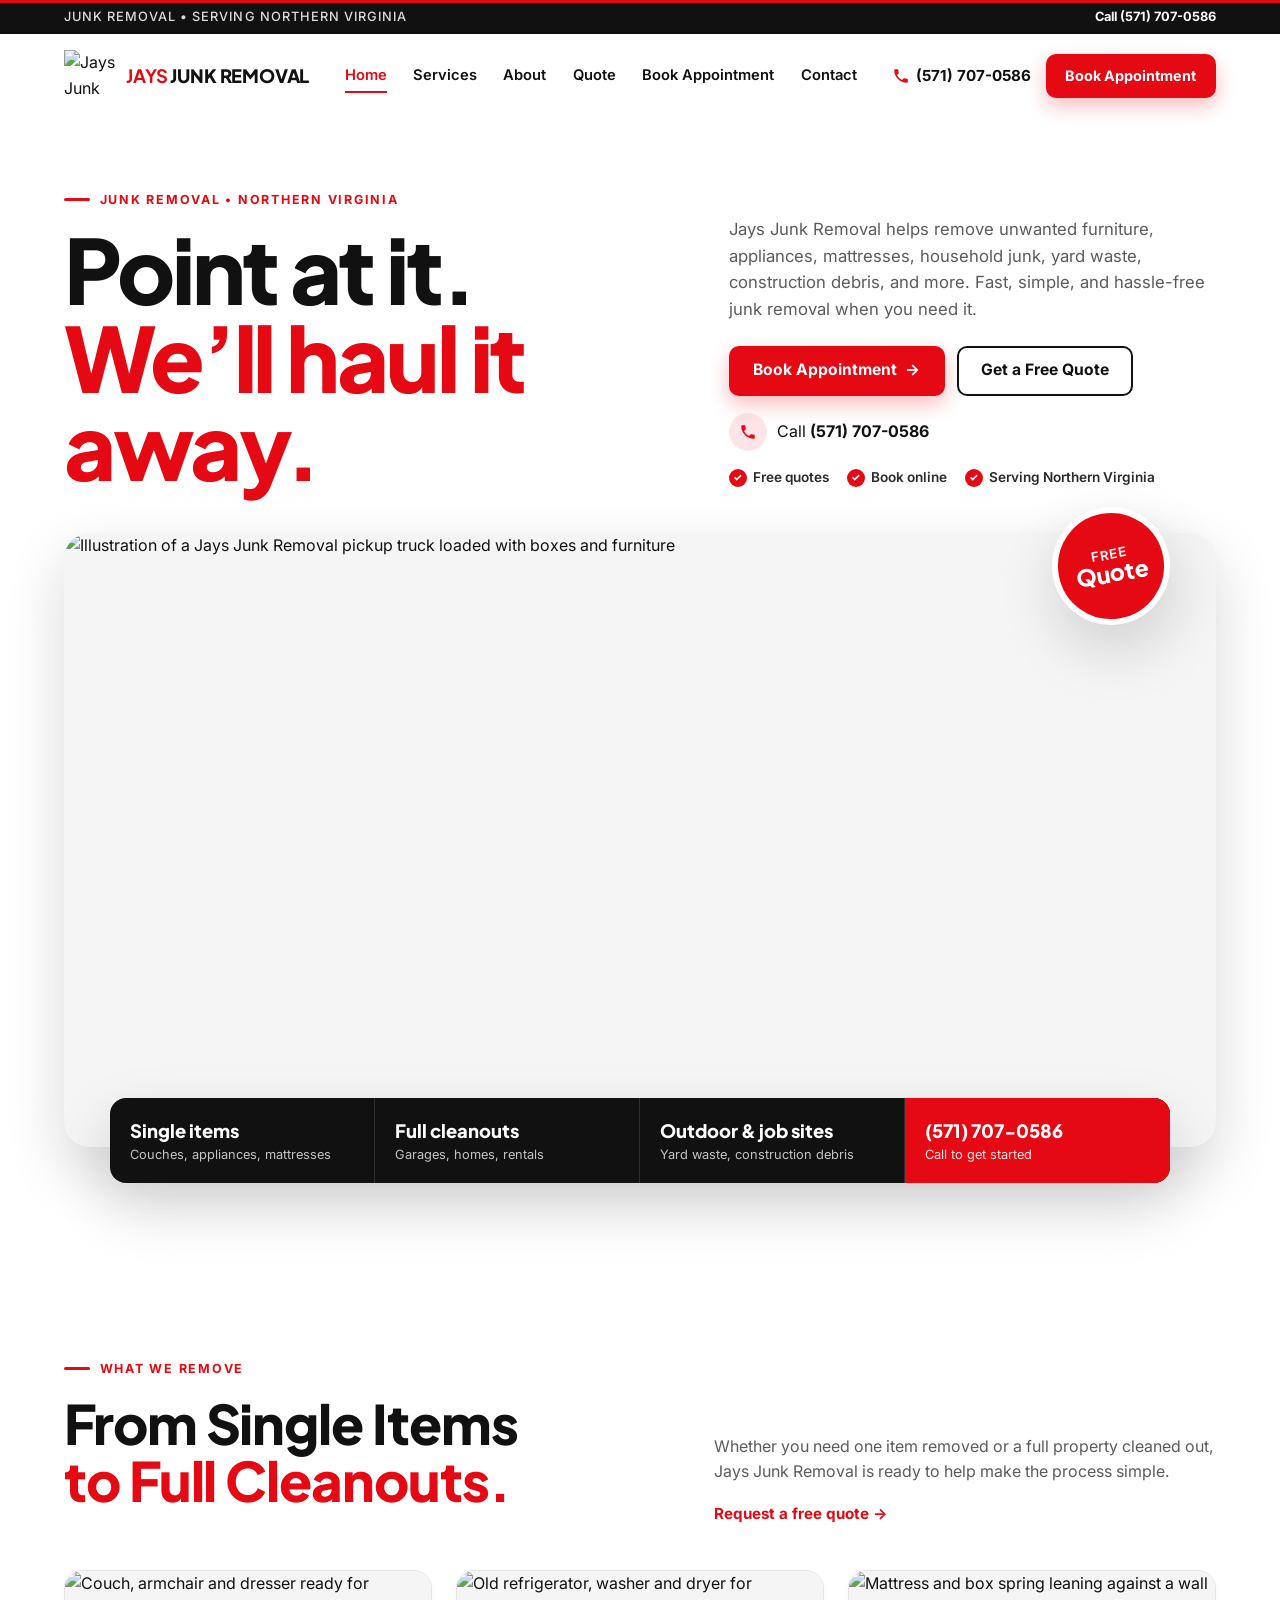
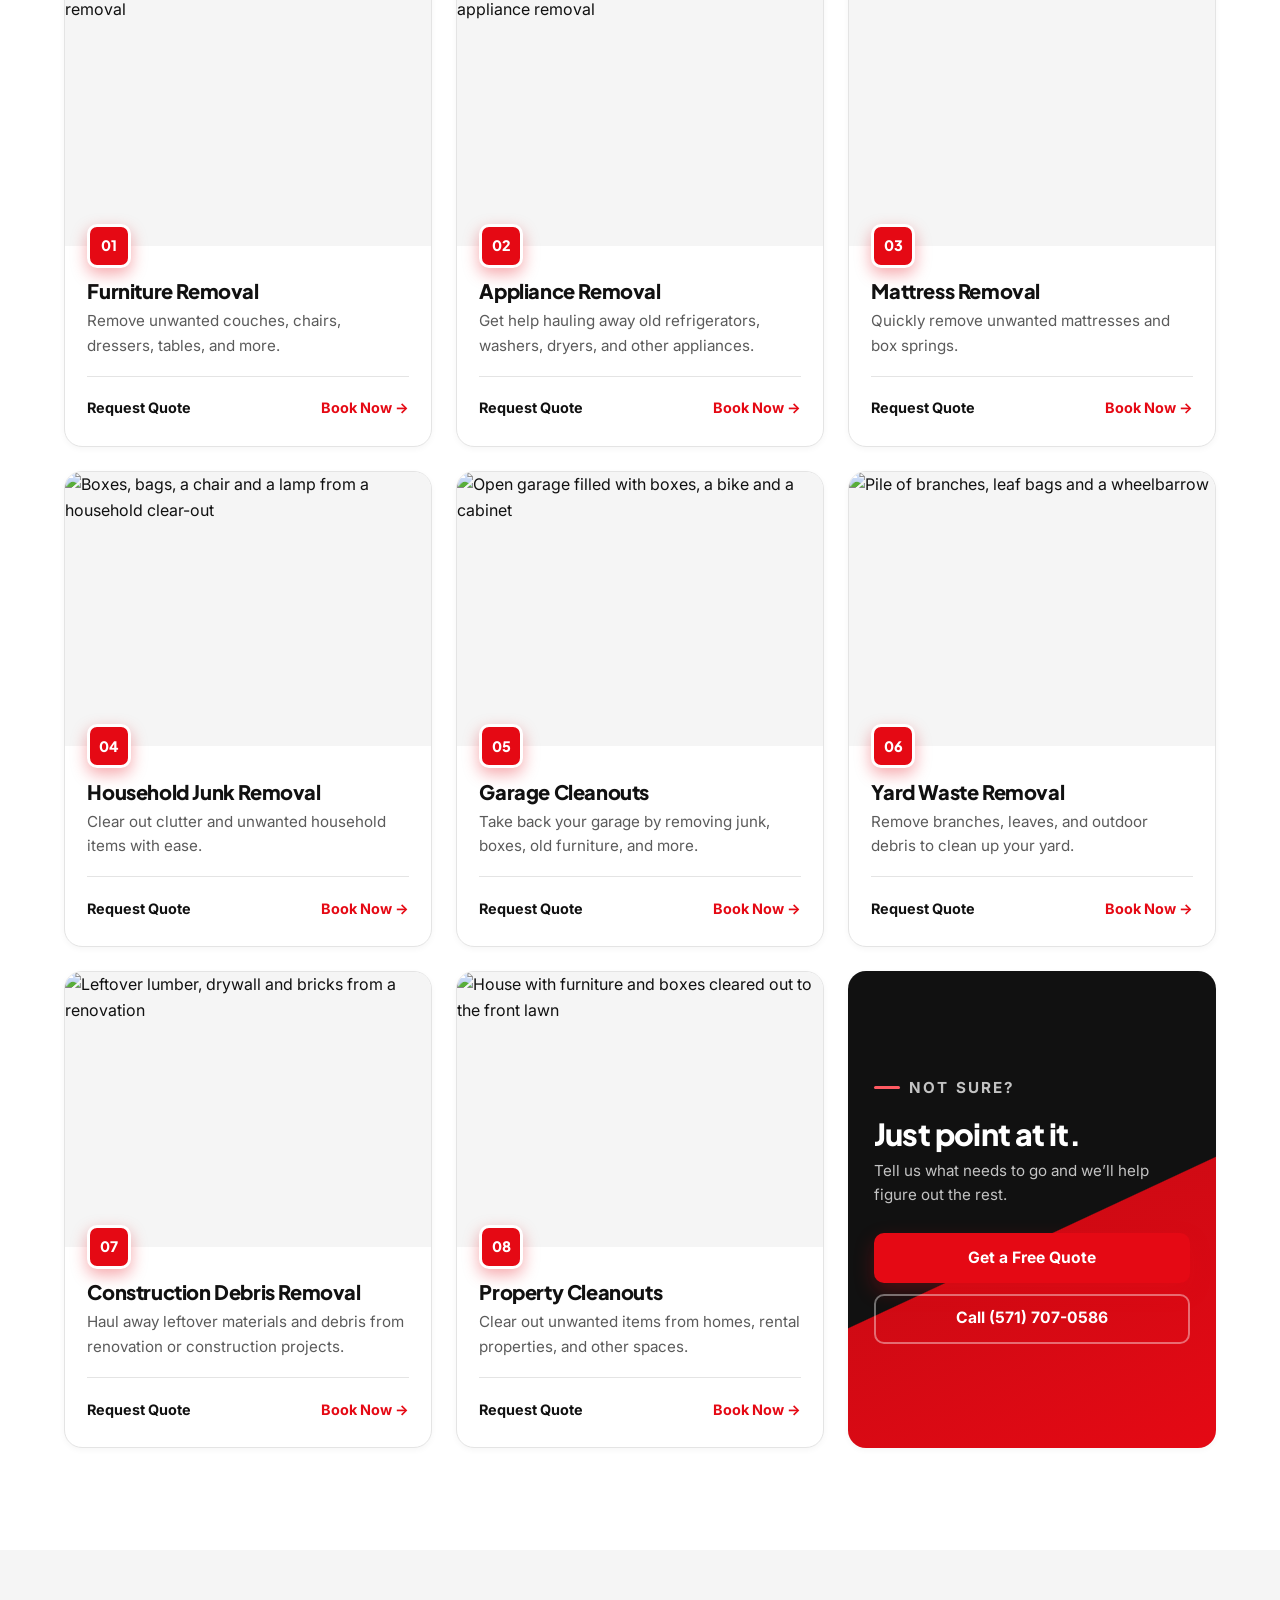
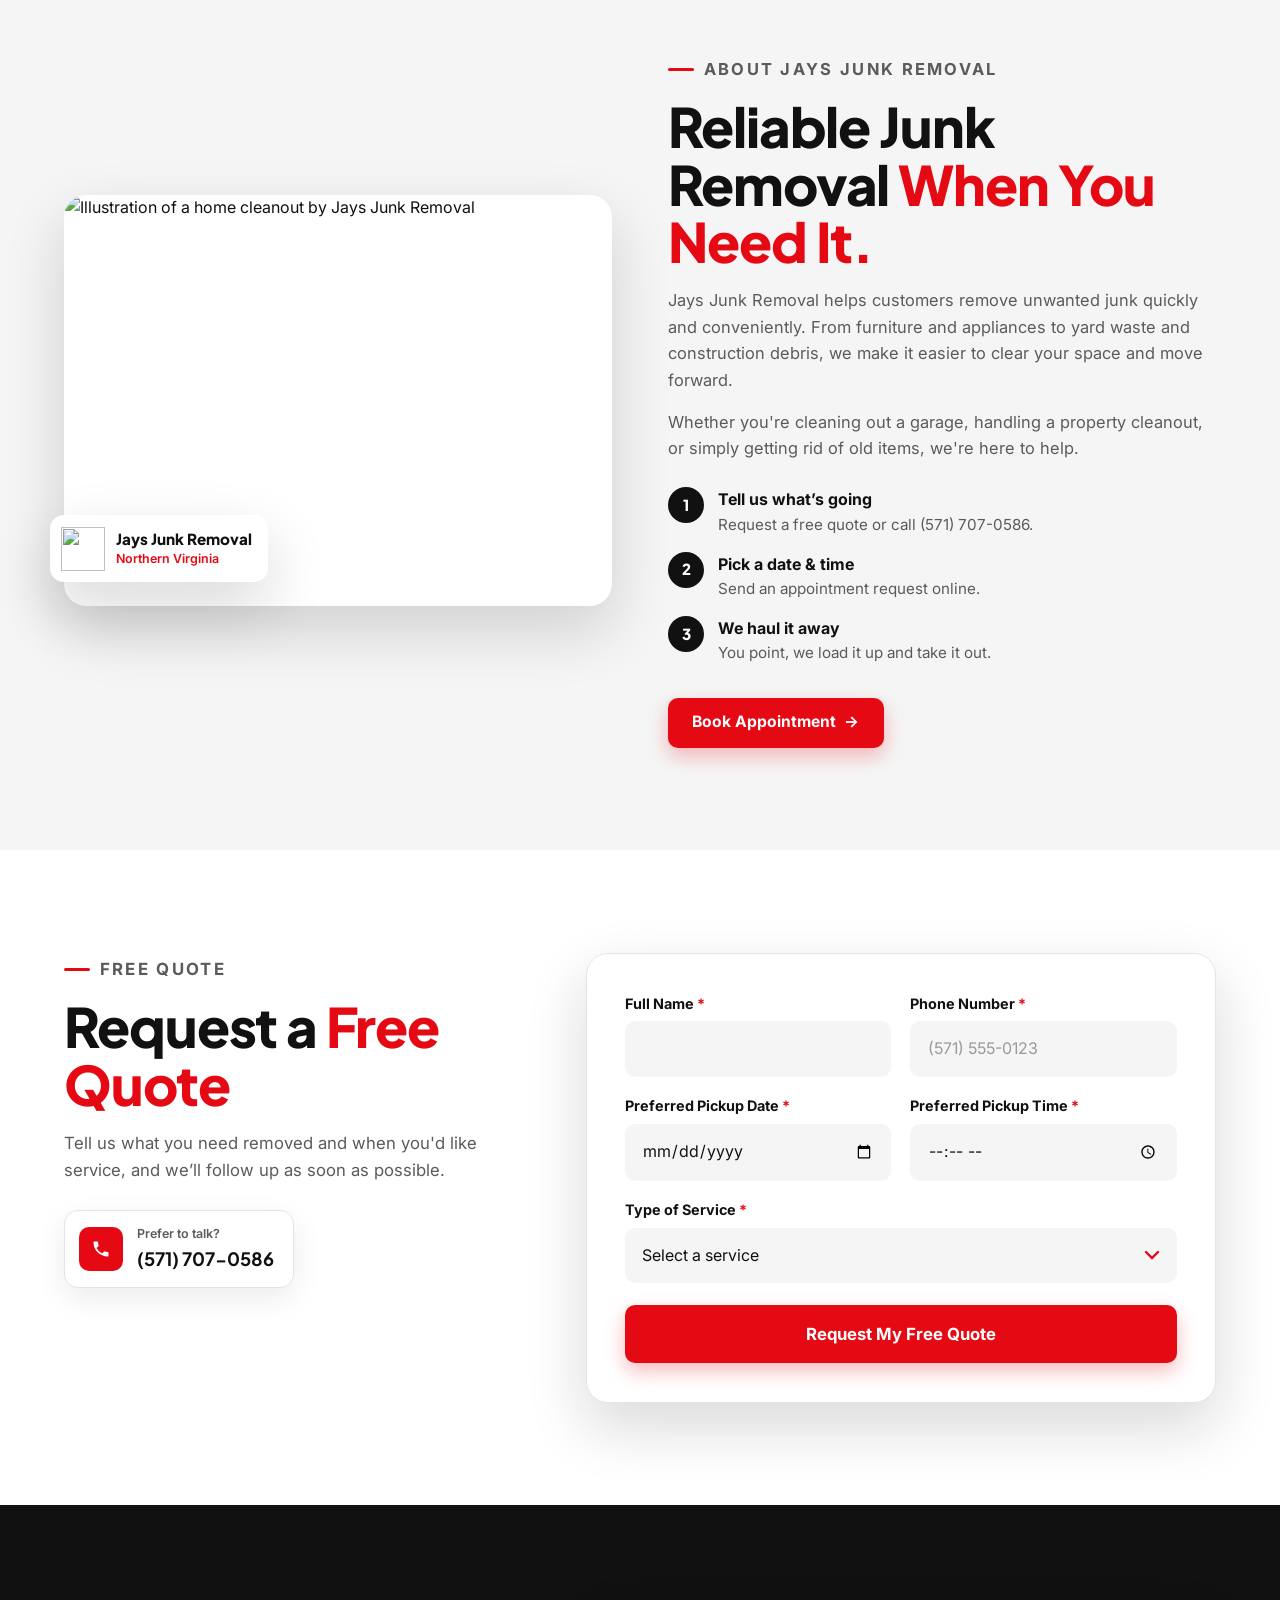
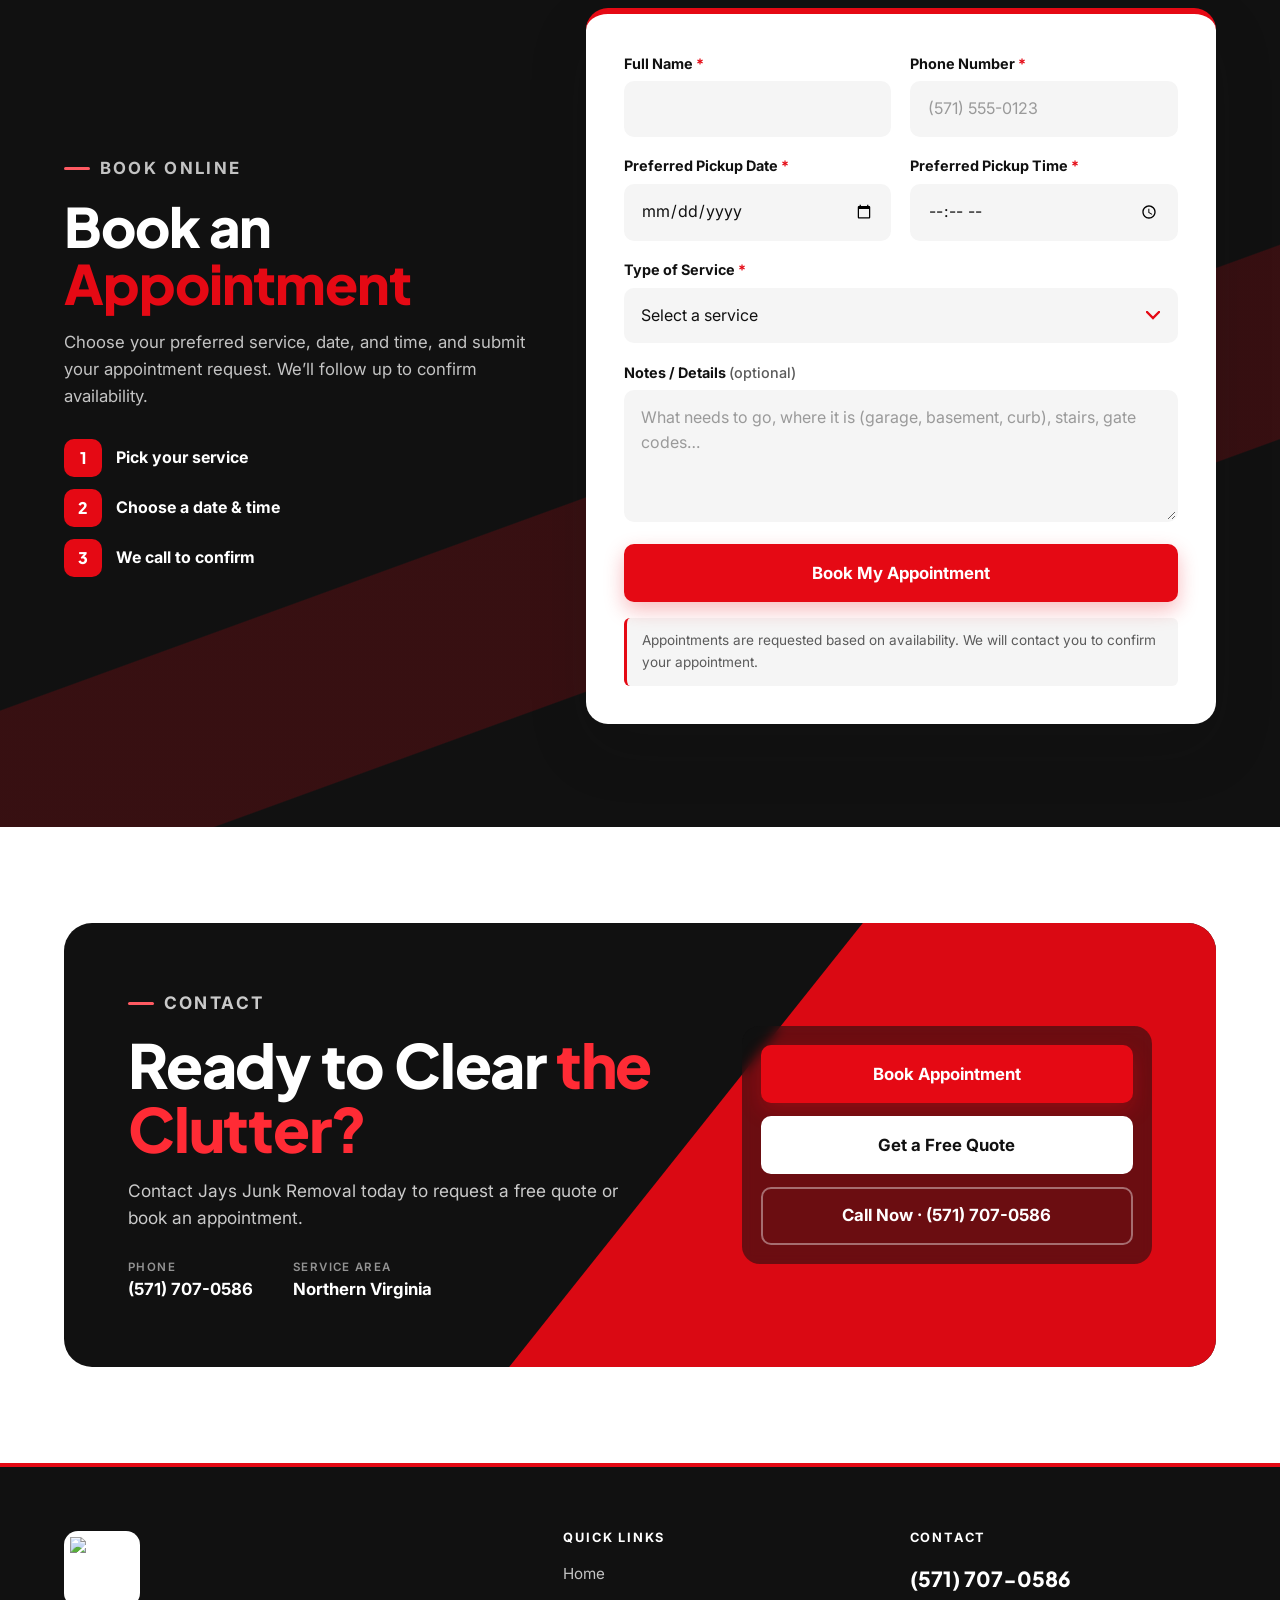
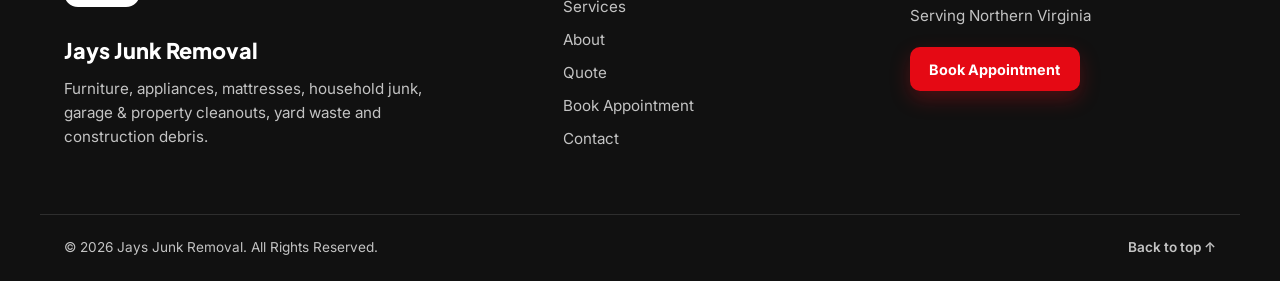
==== index.html @ aed5ec33 "Add files via upload" ====
<!DOCTYPE html>
<html lang="en">
<head>
  <meta charset="UTF-8">
  <meta name="viewport" content="width=device-width, initial-scale=1">
  <title>Jays Junk Removal | Junk Removal Services in Northern Virginia</title>
  <meta name="description" content="Jays Junk Removal offers furniture removal, appliance removal, mattress removal, garage cleanouts, yard waste removal, construction debris removal, and property cleanouts. Request a free quote or book an appointment today.">
  <meta name="theme-color" content="#E50914">
  <link rel="icon" type="image/png" href="assets/logo-512.png">
  <link rel="apple-touch-icon" href="assets/logo-512.png">

  <!-- Open Graph -->
  <meta property="og:type" content="website">
  <meta property="og:title" content="Jays Junk Removal | Junk Removal Services in Northern Virginia">
  <meta property="og:description" content="Furniture, appliance, mattress, household, garage, yard waste, construction debris and property cleanouts across Northern Virginia. Request a free quote or book an appointment.">
  <meta property="og:image" content="assets/logo.png">

  <link rel="preconnect" href="https://fonts.googleapis.com">
  <link rel="preconnect" href="https://fonts.gstatic.com" crossorigin>
  <link href="https://fonts.googleapis.com/css2?family=Inter:wght@400;500;600;700&family=Plus+Jakarta+Sans:wght@700;800&display=swap" rel="stylesheet">
  <link rel="stylesheet" href="styles.css">
  <link rel="preload" as="image" href="assets/hero.svg">

  <!-- Local business structured data (only confirmed details) -->
  <script type="application/ld+json">
  {
    "@context": "https://schema.org",
    "@type": "LocalBusiness",
    "name": "Jays Junk Removal",
    "telephone": "+1-571-707-0586",
    "areaServed": "Northern Virginia",
    "image": "assets/logo.png",
    "description": "Junk removal in Northern Virginia: furniture, appliances, mattresses, household junk, garage cleanouts, yard waste, construction debris and property cleanouts."
  }
  </script>
</head>
<body>
  <a class="skip-link" href="#main">Skip to content</a>

  <!-- ============ HEADER ============ -->
  <header class="site-header" id="top">
    <div class="topbar">
      <div class="container topbar__inner">
        <span>Junk removal • Serving Northern Virginia</span>
        <a href="tel:5717070586">Call (571) 707-0586</a>
      </div>
    </div>
    <div class="container header__inner">
      <a href="#home" class="brand" aria-label="Jays Junk Removal home">
        <img src="assets/logo-512.png" alt="Jays Junk Removal logo" width="52" height="52">
        <span class="brand__text"><strong>Jays</strong> Junk Removal</span>
      </a>

      <nav class="nav" id="site-nav" aria-label="Primary">
        <ul class="nav__list">
          <li><a href="#home">Home</a></li>
          <li><a href="#services">Services</a></li>
          <li><a href="#about">About</a></li>
          <li><a href="#quote">Quote</a></li>
          <li><a href="#book">Book Appointment</a></li>
          <li><a href="#contact">Contact</a></li>
        </ul>
        <div class="nav__mobile-cta">
          <a href="#book" class="btn btn--red btn--block">Book Appointment</a>
          <a href="#quote" class="btn btn--outline btn--block">Get a Free Quote</a>
          <a href="tel:5717070586" class="btn btn--dark btn--block">Call (571) 707-0586</a>
        </div>
      </nav>

      <div class="header__actions">
        <a href="tel:5717070586" class="header__phone">
          <svg aria-hidden="true" viewBox="0 0 24 24" width="18" height="18"><path fill="currentColor" d="M6.6 10.8a15.1 15.1 0 0 0 6.6 6.6l2.2-2.2a1 1 0 0 1 1-.25 11.4 11.4 0 0 0 3.6.57 1 1 0 0 1 1 1V20a1 1 0 0 1-1 1A17 17 0 0 1 3 4a1 1 0 0 1 1-1h3.5a1 1 0 0 1 1 1c0 1.25.2 2.45.57 3.57a1 1 0 0 1-.25 1z"/></svg>
          (571) 707-0586
        </a>
        <a href="#book" class="btn btn--red btn--sm">Book Appointment</a>
        <button class="nav-toggle" type="button" aria-controls="site-nav" aria-expanded="false" aria-label="Open menu">
          <span></span><span></span><span></span>
        </button>
      </div>
    </div>
  </header>

  <main id="main">
    <!-- ============ HERO ============ -->
    <section class="hero" id="home" aria-labelledby="hero-title">
      <div class="container">
        <div class="hero__grid">
          <div class="hero__copy">
            <p class="eyebrow">Junk removal • Northern Virginia</p>
            <h1 id="hero-title" class="hero__title">Point at it.<br><span class="text-red">We’ll haul it away.</span></h1>
          </div>
          <div class="hero__side">
            <p class="hero__lead">Jays Junk Removal helps remove unwanted furniture, appliances, mattresses, household junk, yard waste, construction debris, and more. Fast, simple, and hassle-free junk removal when you need it.</p>
            <div class="hero__ctas">
              <a href="#book" class="btn btn--red">Book Appointment <span aria-hidden="true">→</span></a>
              <a href="#quote" class="btn btn--outline">Get a Free Quote</a>
            </div>
            <a href="tel:5717070586" class="hero__call">
              <span class="hero__call-icon" aria-hidden="true"><svg viewBox="0 0 24 24" width="18" height="18"><path fill="currentColor" d="M6.6 10.8a15.1 15.1 0 0 0 6.6 6.6l2.2-2.2a1 1 0 0 1 1-.25 11.4 11.4 0 0 0 3.6.57 1 1 0 0 1 1 1V20a1 1 0 0 1-1 1A17 17 0 0 1 3 4a1 1 0 0 1 1-1h3.5a1 1 0 0 1 1 1c0 1.25.2 2.45.57 3.57a1 1 0 0 1-.25 1z"/></svg></span>
              <span>Call <strong>(571) 707-0586</strong></span>
            </a>
            <ul class="hero__checks">
              <li>Free quotes</li>
              <li>Book online</li>
              <li>Serving Northern Virginia</li>
            </ul>
          </div>
        </div>

        <div class="hero__media">
          <img src="assets/hero.svg" alt="Illustration of a Jays Junk Removal pickup truck loaded with boxes and furniture" width="1200" height="760" fetchpriority="high">
          <a href="#quote" class="hero__badge" aria-label="Get a free quote">
            <span>Free</span><strong>Quote</strong>
          </a>
          <ul class="hero__bar" aria-label="What we handle">
            <li><strong>Single items</strong><span>Couches, appliances, mattresses</span></li>
            <li><strong>Full cleanouts</strong><span>Garages, homes, rentals</span></li>
            <li><strong>Outdoor &amp; job sites</strong><span>Yard waste, construction debris</span></li>
            <li><a href="tel:5717070586"><strong>(571) 707-0586</strong><span>Call to get started</span></a></li>
          </ul>
        </div>
      </div>
    </section>

    <!-- ============ SERVICES ============ -->
    <section class="section" id="services" aria-labelledby="services-title">
      <div class="container">
        <div class="section-head reveal">
          <div>
            <p class="kicker">What we remove</p>
            <h2 id="services-title" class="section-title">From Single Items<br><span class="text-red">to Full Cleanouts.</span></h2>
          </div>
          <div class="section-head__side">
            <p>Whether you need one item removed or a full property cleaned out, Jays Junk Removal is ready to help make the process simple.</p>
            <a href="#quote" class="link-arrow">Request a free quote <span aria-hidden="true">→</span></a>
          </div>
        </div>

        <div class="services-grid">
          <article class="service-card reveal">
            <div class="service-card__media"><img src="assets/furniture.svg" alt="Couch, armchair and dresser ready for removal" width="800" height="600" loading="lazy" decoding="async"></div>
            <div class="service-card__body">
              <span class="service-card__icon" aria-hidden="true">01</span>
              <h3>Furniture Removal</h3>
              <p>Remove unwanted couches, chairs, dressers, tables, and more.</p>
              <div class="service-card__links"><a href="#quote" data-service="Furniture Removal">Request Quote</a><a href="#book" data-service="Furniture Removal">Book Now →</a></div>
            </div>
          </article>

          <article class="service-card reveal">
            <div class="service-card__media"><img src="assets/appliances.svg" alt="Old refrigerator, washer and dryer for appliance removal" width="800" height="600" loading="lazy" decoding="async"></div>
            <div class="service-card__body">
              <span class="service-card__icon" aria-hidden="true">02</span>
              <h3>Appliance Removal</h3>
              <p>Get help hauling away old refrigerators, washers, dryers, and other appliances.</p>
              <div class="service-card__links"><a href="#quote" data-service="Appliance Removal">Request Quote</a><a href="#book" data-service="Appliance Removal">Book Now →</a></div>
            </div>
          </article>

          <article class="service-card reveal">
            <div class="service-card__media"><img src="assets/mattress.svg" alt="Mattress and box spring leaning against a wall" width="800" height="600" loading="lazy" decoding="async"></div>
            <div class="service-card__body">
              <span class="service-card__icon" aria-hidden="true">03</span>
              <h3>Mattress Removal</h3>
              <p>Quickly remove unwanted mattresses and box springs.</p>
              <div class="service-card__links"><a href="#quote" data-service="Mattress Removal">Request Quote</a><a href="#book" data-service="Mattress Removal">Book Now →</a></div>
            </div>
          </article>

          <article class="service-card reveal">
            <div class="service-card__media"><img src="assets/household.svg" alt="Boxes, bags, a chair and a lamp from a household clear-out" width="800" height="600" loading="lazy" decoding="async"></div>
            <div class="service-card__body">
              <span class="service-card__icon" aria-hidden="true">04</span>
              <h3>Household Junk Removal</h3>
              <p>Clear out clutter and unwanted household items with ease.</p>
              <div class="service-card__links"><a href="#quote" data-service="Household Junk Removal">Request Quote</a><a href="#book" data-service="Household Junk Removal">Book Now →</a></div>
            </div>
          </article>

          <article class="service-card reveal">
            <div class="service-card__media"><img src="assets/garage.svg" alt="Open garage filled with boxes, a bike and a cabinet" width="800" height="600" loading="lazy" decoding="async"></div>
            <div class="service-card__body">
              <span class="service-card__icon" aria-hidden="true">05</span>
              <h3>Garage Cleanouts</h3>
              <p>Take back your garage by removing junk, boxes, old furniture, and more.</p>
              <div class="service-card__links"><a href="#quote" data-service="Garage Cleanouts">Request Quote</a><a href="#book" data-service="Garage Cleanouts">Book Now →</a></div>
            </div>
          </article>

          <article class="service-card reveal">
            <div class="service-card__media"><img src="assets/yard-waste.svg" alt="Pile of branches, leaf bags and a wheelbarrow" width="800" height="600" loading="lazy" decoding="async"></div>
            <div class="service-card__body">
              <span class="service-card__icon" aria-hidden="true">06</span>
              <h3>Yard Waste Removal</h3>
              <p>Remove branches, leaves, and outdoor debris to clean up your yard.</p>
              <div class="service-card__links"><a href="#quote" data-service="Yard Waste Removal">Request Quote</a><a href="#book" data-service="Yard Waste Removal">Book Now →</a></div>
            </div>
          </article>

          <article class="service-card reveal">
            <div class="service-card__media"><img src="assets/construction.svg" alt="Leftover lumber, drywall and bricks from a renovation" width="800" height="600" loading="lazy" decoding="async"></div>
            <div class="service-card__body">
              <span class="service-card__icon" aria-hidden="true">07</span>
              <h3>Construction Debris Removal</h3>
              <p>Haul away leftover materials and debris from renovation or construction projects.</p>
              <div class="service-card__links"><a href="#quote" data-service="Construction Debris Removal">Request Quote</a><a href="#book" data-service="Construction Debris Removal">Book Now →</a></div>
            </div>
          </article>

          <article class="service-card reveal">
            <div class="service-card__media"><img src="assets/property.svg" alt="House with furniture and boxes cleared out to the front lawn" width="800" height="600" loading="lazy" decoding="async"></div>
            <div class="service-card__body">
              <span class="service-card__icon" aria-hidden="true">08</span>
              <h3>Property Cleanouts</h3>
              <p>Clear out unwanted items from homes, rental properties, and other spaces.</p>
              <div class="service-card__links"><a href="#quote" data-service="Property Cleanouts">Request Quote</a><a href="#book" data-service="Property Cleanouts">Book Now →</a></div>
            </div>
          </article>

          <aside class="service-card service-card--cta reveal" aria-label="Not sure which service">
            <div class="service-card__body">
              <p class="kicker kicker--light">Not sure?</p>
              <h3>Just point at it.</h3>
              <p>Tell us what needs to go and we’ll help figure out the rest.</p>
              <div class="service-card__cta-btns">
                <a href="#quote" class="btn btn--red btn--block">Get a Free Quote</a>
                <a href="tel:5717070586" class="btn btn--ghost-light btn--block">Call (571) 707-0586</a>
              </div>
            </div>
          </aside>
        </div>
      </div>
    </section>

    <!-- ============ ABOUT ============ -->
    <section class="section section--gray" id="about" aria-labelledby="about-title">
      <div class="container about">
        <div class="about__media reveal">
          <img src="assets/property.svg" alt="Illustration of a home cleanout by Jays Junk Removal" width="800" height="600" loading="lazy" decoding="async">
          <div class="about__tag"><img src="assets/logo-512.png" alt="" width="44" height="44" loading="lazy"><span>Jays Junk Removal<br><small>Northern Virginia</small></span></div>
        </div>
        <div class="about__copy reveal">
          <p class="kicker">About Jays Junk Removal</p>
          <h2 id="about-title" class="section-title">Reliable Junk Removal <span class="text-red">When You Need It.</span></h2>
          <p>Jays Junk Removal helps customers remove unwanted junk quickly and conveniently. From furniture and appliances to yard waste and construction debris, we make it easier to clear your space and move forward.</p>
          <p>Whether you're cleaning out a garage, handling a property cleanout, or simply getting rid of old items, we're here to help.</p>
          <ul class="about__steps">
            <li><span>1</span><div><strong>Tell us what’s going</strong>Request a free quote or call (571) 707-0586.</div></li>
            <li><span>2</span><div><strong>Pick a date &amp; time</strong>Send an appointment request online.</div></li>
            <li><span>3</span><div><strong>We haul it away</strong>You point, we load it up and take it out.</div></li>
          </ul>
          <a href="#book" class="btn btn--red">Book Appointment <span aria-hidden="true">→</span></a>
        </div>
      </div>
    </section>

    <!-- ============ QUOTE ============ -->
    <section class="section" id="quote" aria-labelledby="quote-title">
      <div class="container form-layout">
        <div class="form-layout__intro reveal">
          <p class="kicker">Free quote</p>
          <h2 id="quote-title" class="section-title">Request a <span class="text-red">Free Quote</span></h2>
          <p>Tell us what you need removed and when you'd like service, and we’ll follow up as soon as possible.</p>
          <a href="tel:5717070586" class="contact-chip">
            <span class="contact-chip__icon" aria-hidden="true"><svg viewBox="0 0 24 24" width="20" height="20"><path fill="currentColor" d="M6.6 10.8a15.1 15.1 0 0 0 6.6 6.6l2.2-2.2a1 1 0 0 1 1-.25 11.4 11.4 0 0 0 3.6.57 1 1 0 0 1 1 1V20a1 1 0 0 1-1 1A17 17 0 0 1 3 4a1 1 0 0 1 1-1h3.5a1 1 0 0 1 1 1c0 1.25.2 2.45.57 3.57a1 1 0 0 1-.25 1z"/></svg></span>
            <span><small>Prefer to talk?</small><strong>(571) 707-0586</strong></span>
          </a>
        </div>

        <div class="form-card reveal">
          <form name="quote-request" method="POST" action="/thank-you.html" data-netlify="true" netlify-honeypot="bot-field" class="js-netlify-form" novalidate>
            <input type="hidden" name="form-name" value="quote-request">
            <p class="hidden-field"><label>Don’t fill this out: <input name="bot-field" tabindex="-1" autocomplete="off"></label></p>

            <div class="form-grid">
              <div class="field">
                <label for="q-name">Full Name <span class="req" aria-hidden="true">*</span></label>
                <input id="q-name" name="full-name" type="text" autocomplete="name" required>
                <p class="field__error" aria-live="polite"></p>
              </div>
              <div class="field">
                <label for="q-phone">Phone Number <span class="req" aria-hidden="true">*</span></label>
                <input id="q-phone" name="phone" type="tel" inputmode="tel" autocomplete="tel" placeholder="(571) 555-0123" pattern="[\d\s()+.\-]{10,}" required>
                <p class="field__error" aria-live="polite"></p>
              </div>
              <div class="field">
                <label for="q-date">Preferred Pickup Date <span class="req" aria-hidden="true">*</span></label>
                <input id="q-date" name="pickup-date" type="date" class="js-min-today" required>
                <p class="field__error" aria-live="polite"></p>
              </div>
              <div class="field">
                <label for="q-time">Preferred Pickup Time <span class="req" aria-hidden="true">*</span></label>
                <input id="q-time" name="pickup-time" type="time" required>
                <p class="field__error" aria-live="polite"></p>
              </div>
              <div class="field field--full">
                <label for="q-service">Type of Service <span class="req" aria-hidden="true">*</span></label>
                <select id="q-service" name="service" class="js-service-select" required>
                  <option value="" disabled selected>Select a service</option>
                  <option>Furniture Removal</option>
                  <option>Appliance Removal</option>
                  <option>Mattress Removal</option>
                  <option>Household Junk Removal</option>
                  <option>Garage Cleanouts</option>
                  <option>Yard Waste Removal</option>
                  <option>Construction Debris Removal</option>
                  <option>Property Cleanouts</option>
                </select>
                <p class="field__error" aria-live="polite"></p>
              </div>
            </div>

            <button type="submit" class="btn btn--red btn--block btn--lg">Request My Free Quote</button>
            <p class="form-status" role="alert" aria-live="assertive"></p>
          </form>

          <div class="form-success" hidden tabindex="-1">
            <div class="form-success__icon" aria-hidden="true">✓</div>
            <h3>Quote request received!</h3>
            <p>Thanks for reaching out to Jays Junk Removal. We’ll follow up as soon as possible. Need us sooner? Call <a href="tel:5717070586">(571) 707-0586</a>.</p>
            <button type="button" class="btn btn--outline js-form-reset">Send another request</button>
          </div>
        </div>
      </div>
    </section>

    <!-- ============ BOOK APPOINTMENT ============ -->
    <section class="section section--dark" id="book" aria-labelledby="book-title">
      <div class="book__slash" aria-hidden="true"></div>
      <div class="container form-layout form-layout--book">
        <div class="form-layout__intro reveal">
          <p class="kicker kicker--light">Book online</p>
          <h2 id="book-title" class="section-title section-title--light">Book an <span class="text-red">Appointment</span></h2>
          <p>Choose your preferred service, date, and time, and submit your appointment request. We’ll follow up to confirm availability.</p>
          <ol class="book__steps">
            <li><span>1</span>Pick your service</li>
            <li><span>2</span>Choose a date &amp; time</li>
            <li><span>3</span>We call to confirm</li>
          </ol>
        </div>

        <div class="form-card form-card--accent reveal">
          <form name="appointment-request" method="POST" action="/thank-you.html" data-netlify="true" netlify-honeypot="bot-field" class="js-netlify-form" novalidate>
            <input type="hidden" name="form-name" value="appointment-request">
            <p class="hidden-field"><label>Don’t fill this out: <input name="bot-field" tabindex="-1" autocomplete="off"></label></p>

            <div class="form-grid">
              <div class="field">
                <label for="b-name">Full Name <span class="req" aria-hidden="true">*</span></label>
                <input id="b-name" name="full-name" type="text" autocomplete="name" required>
                <p class="field__error" aria-live="polite"></p>
              </div>
              <div class="field">
                <label for="b-phone">Phone Number <span class="req" aria-hidden="true">*</span></label>
                <input id="b-phone" name="phone" type="tel" inputmode="tel" autocomplete="tel" placeholder="(571) 555-0123" pattern="[\d\s()+.\-]{10,}" required>
                <p class="field__error" aria-live="polite"></p>
              </div>
              <div class="field">
                <label for="b-date">Preferred Pickup Date <span class="req" aria-hidden="true">*</span></label>
                <input id="b-date" name="pickup-date" type="date" class="js-min-today" required>
                <p class="field__error" aria-live="polite"></p>
              </div>
              <div class="field">
                <label for="b-time">Preferred Pickup Time <span class="req" aria-hidden="true">*</span></label>
                <input id="b-time" name="pickup-time" type="time" required>
                <p class="field__error" aria-live="polite"></p>
              </div>
              <div class="field field--full">
                <label for="b-service">Type of Service <span class="req" aria-hidden="true">*</span></label>
                <select id="b-service" name="service" class="js-service-select" required>
                  <option value="" disabled selected>Select a service</option>
                  <option>Furniture Removal</option>
                  <option>Appliance Removal</option>
                  <option>Mattress Removal</option>
                  <option>Household Junk Removal</option>
                  <option>Garage Cleanouts</option>
                  <option>Yard Waste Removal</option>
                  <option>Construction Debris Removal</option>
                  <option>Property Cleanouts</option>
                </select>
                <p class="field__error" aria-live="polite"></p>
              </div>
              <div class="field field--full">
                <label for="b-notes">Notes / Details <span class="optional">(optional)</span></label>
                <textarea id="b-notes" name="notes" rows="4" placeholder="What needs to go, where it is (garage, basement, curb), stairs, gate codes…"></textarea>
              </div>
            </div>

            <button type="submit" class="btn btn--red btn--block btn--lg">Book My Appointment</button>
            <p class="form-note">Appointments are requested based on availability. We will contact you to confirm your appointment.</p>
            <p class="form-status" role="alert" aria-live="assertive"></p>
          </form>

          <div class="form-success" hidden tabindex="-1">
            <div class="form-success__icon" aria-hidden="true">✓</div>
            <h3>Appointment request sent!</h3>
            <p>Thanks for choosing Jays Junk Removal. We’ll contact you to confirm your appointment. Questions? Call <a href="tel:5717070586">(571) 707-0586</a>.</p>
            <button type="button" class="btn btn--outline js-form-reset">Book another appointment</button>
          </div>
        </div>
      </div>
    </section>

    <!-- ============ FINAL CTA / CONTACT ============ -->
    <section class="cta" id="contact" aria-labelledby="cta-title">
      <div class="container">
        <div class="cta__panel reveal">
          <div class="cta__copy">
            <p class="kicker kicker--light">Contact</p>
            <h2 id="cta-title">Ready to Clear <span class="text-red">the Clutter?</span></h2>
            <p>Contact Jays Junk Removal today to request a free quote or book an appointment.</p>
            <ul class="cta__info">
              <li><span>Phone</span><a href="tel:5717070586">(571) 707-0586</a></li>
              <li><span>Service area</span>Northern Virginia</li>
            </ul>
          </div>
          <div class="cta__btns">
            <a href="#book" class="btn btn--red btn--lg btn--block">Book Appointment</a>
            <a href="#quote" class="btn btn--light btn--lg btn--block">Get a Free Quote</a>
            <a href="tel:5717070586" class="btn btn--ghost-light btn--lg btn--block">Call Now · (571) 707-0586</a>
          </div>
        </div>
      </div>
    </section>
  </main>

  <!-- ============ FOOTER ============ -->
  <footer class="footer">
    <div class="container footer__grid">
      <div class="footer__brand">
        <a href="#home" class="footer__logo"><img src="assets/logo-512.png" alt="Jays Junk Removal logo" width="64" height="64" loading="lazy"></a>
        <p class="footer__name">Jays Junk Removal</p>
        <p>Furniture, appliances, mattresses, household junk, garage &amp; property cleanouts, yard waste and construction debris.</p>
      </div>
      <div>
        <h3 class="footer__heading">Quick Links</h3>
        <ul class="footer__links">
          <li><a href="#home">Home</a></li>
          <li><a href="#services">Services</a></li>
          <li><a href="#about">About</a></li>
          <li><a href="#quote">Quote</a></li>
          <li><a href="#book">Book Appointment</a></li>
          <li><a href="#contact">Contact</a></li>
        </ul>
      </div>
      <div>
        <h3 class="footer__heading">Contact</h3>
        <ul class="footer__links">
          <li><a href="tel:5717070586" class="footer__phone">(571) 707-0586</a></li>
          <li>Serving Northern Virginia</li>
        </ul>
        <a href="#book" class="btn btn--red btn--sm footer__btn">Book Appointment</a>
      </div>
    </div>
    <div class="container footer__bottom">
      <p>© 2026 Jays Junk Removal. All Rights Reserved.</p>
      <a href="#top" class="footer__top">Back to top ↑</a>
    </div>
  </footer>

  <!-- Sticky mobile call/book bar -->
  <div class="mobile-bar" aria-label="Quick actions">
    <a href="tel:5717070586" class="mobile-bar__call">Call Now</a>
    <a href="#book" class="mobile-bar__book">Book Appointment</a>
  </div>

  <script src="script.js" defer></script>
</body>
</html>
---- styles.css ----
/* =========================================================
   Jays Junk Removal — styles
   Palette: black #111111 · red #E50914 · white · light gray #F5F5F5
   ========================================================= */

:root {
  --black: #111111;
  --ink-2: #2a2a2a;
  --red: #E50914;
  --red-dark: #b8070f;
  --white: #ffffff;
  --gray: #F5F5F5;
  --line: #e4e4e4;
  --muted: #5b5b5b;

  --font-body: "Inter", system-ui, -apple-system, "Segoe UI", Roboto, sans-serif;
  --font-display: "Plus Jakarta Sans", "Inter", system-ui, sans-serif;

  --radius: 18px;
  --radius-sm: 10px;
  --shadow: 0 10px 30px rgba(17, 17, 17, .08);
  --shadow-lg: 0 24px 60px rgba(17, 17, 17, .16);
  --container: 1200px;
  --header-h: 84px;
}

*, *::before, *::after { box-sizing: border-box; }

html {
  scroll-behavior: smooth;
  scroll-padding-top: calc(var(--header-h) + 12px);
  -webkit-text-size-adjust: 100%;
  overflow-x: clip;
}

body {
  margin: 0;
  font-family: var(--font-body);
  font-size: 1rem;
  line-height: 1.6;
  color: var(--black);
  background: var(--white);
  overflow-x: hidden;
  overflow-x: clip;
  -webkit-font-smoothing: antialiased;
}

img { max-width: 100%; height: auto; display: block; }
a { color: inherit; }
ul, ol { margin: 0; padding: 0; list-style: none; }
h1, h2, h3 { font-family: var(--font-display); line-height: 1.05; margin: 0; letter-spacing: -.02em; }
p { margin: 0 0 1rem; }

.container { width: 100%; max-width: var(--container); margin: 0 auto; padding: 0 24px; }
.text-red { color: var(--red); }

.skip-link {
  position: absolute; left: 12px; top: -60px; z-index: 1000;
  background: var(--black); color: var(--white); padding: 10px 16px; border-radius: 8px;
}
.skip-link:focus { top: 12px; }

:focus-visible { outline: 3px solid var(--red); outline-offset: 3px; border-radius: 6px; }

/* ---------- Buttons ---------- */
.btn {
  display: inline-flex; align-items: center; justify-content: center; gap: .5rem;
  min-height: 50px; padding: .8rem 1.4rem;
  font-family: var(--font-body); font-weight: 700; font-size: .98rem; line-height: 1.2;
  text-decoration: none; text-align: center;
  border: 2px solid transparent; border-radius: 10px; cursor: pointer;
  transition: transform .2s ease, box-shadow .2s ease, background-color .2s ease, color .2s ease, border-color .2s ease;
}
.btn:hover { transform: translateY(-2px); }
.btn:active { transform: translateY(0); }
.btn--red { background: var(--red); color: var(--white); box-shadow: 0 8px 20px rgba(229, 9, 20, .28); }
.btn--red:hover { background: var(--red-dark); box-shadow: 0 12px 26px rgba(229, 9, 20, .36); }
.btn--outline { background: var(--white); color: var(--black); border-color: var(--black); }
.btn--outline:hover { background: var(--black); color: var(--white); }
.btn--dark { background: var(--black); color: var(--white); }
.btn--dark:hover { background: var(--ink-2); }
.btn--light { background: var(--white); color: var(--black); }
.btn--light:hover { background: var(--gray); }
.btn--ghost-light { background: transparent; color: var(--white); border-color: rgba(255,255,255,.4); }
.btn--ghost-light:hover { border-color: var(--white); background: rgba(255,255,255,.08); }
.btn--sm { min-height: 44px; padding: .6rem 1.1rem; font-size: .9rem; }
.btn--lg { min-height: 58px; font-size: 1.05rem; }
.btn--block { width: 100%; }

/* ---------- Header ---------- */
.site-header {
  position: sticky; top: 0; z-index: 100;
  background: rgba(255,255,255,.96);
  backdrop-filter: saturate(160%) blur(8px);
  -webkit-backdrop-filter: saturate(160%) blur(8px);
  border-bottom: 1px solid transparent;
  transition: box-shadow .25s ease, border-color .25s ease;
}
.site-header.is-scrolled { box-shadow: 0 6px 24px rgba(17,17,17,.08); border-color: var(--line); }

.topbar { background: var(--black); color: var(--white); font-size: .8rem; font-weight: 500; }
.topbar__inner { display: flex; justify-content: space-between; align-items: center; min-height: 34px; gap: 1rem; }
.topbar a { color: var(--white); text-decoration: none; font-weight: 700; }
.topbar a:hover { color: #ff6b72; }
.topbar span { text-transform: uppercase; letter-spacing: .08em; opacity: .85; }
.site-header::before {
  content: ""; position: absolute; left: 0; right: 0; top: 0; height: 3px; background: var(--red); z-index: 2;
}

.header__inner { display: flex; align-items: center; justify-content: space-between; gap: 1.25rem; height: var(--header-h); }

.brand { display: inline-flex; align-items: center; gap: .65rem; text-decoration: none; flex-shrink: 0; }
.brand img { width: 52px; height: 52px; object-fit: contain; }
.brand__text { font-family: var(--font-display); font-size: 1.15rem; font-weight: 800; letter-spacing: -.01em; line-height: 1.1; text-transform: uppercase; }
.brand__text strong { color: var(--red); }

.nav__list { display: flex; align-items: center; gap: .25rem; }
.nav__list a {
  display: block; padding: .55rem .7rem; border-radius: 8px;
  font-weight: 600; font-size: .92rem; text-decoration: none; color: var(--black); white-space: nowrap;
  position: relative; transition: color .2s ease;
}
.nav__list a::after {
  content: ""; position: absolute; left: .7rem; right: .7rem; bottom: .25rem; height: 2px;
  background: var(--red); transform: scaleX(0); transform-origin: left; transition: transform .25s ease;
}
.nav__list a:hover, .nav__list a.is-active { color: var(--red); }
.nav__list a:hover::after, .nav__list a.is-active::after { transform: scaleX(1); }
.nav__mobile-cta { display: none; }

.header__actions { display: flex; align-items: center; gap: .9rem; }
.header__phone {
  display: inline-flex; align-items: center; gap: .4rem;
  font-weight: 700; text-decoration: none; white-space: nowrap; font-size: .95rem;
}
.header__phone svg { color: var(--red); }
.header__phone:hover { color: var(--red); }

.nav-toggle {
  display: none; width: 46px; height: 46px; border: 0; border-radius: 10px;
  background: var(--black); cursor: pointer; padding: 0;
  flex-direction: column; align-items: center; justify-content: center; gap: 5px;
}
.nav-toggle span { display: block; width: 20px; height: 2px; background: var(--white); border-radius: 2px; transition: transform .3s ease, opacity .2s ease; }
.nav-toggle[aria-expanded="true"] span:nth-child(1) { transform: translateY(7px) rotate(45deg); }
.nav-toggle[aria-expanded="true"] span:nth-child(2) { opacity: 0; }
.nav-toggle[aria-expanded="true"] span:nth-child(3) { transform: translateY(-7px) rotate(-45deg); }

/* ---------- Typography helpers ---------- */
.eyebrow, .kicker {
  display: inline-flex; align-items: center; gap: .6rem;
  font-size: .78rem; font-weight: 700; letter-spacing: .14em; text-transform: uppercase;
  color: var(--red); margin-bottom: 1rem;
}
.eyebrow::before, .kicker::before { content: ""; width: 26px; height: 3px; background: var(--red); border-radius: 2px; }
.kicker--light { color: #ff5a62; }
.kicker--light::before { background: #ff5a62; }

.section-title { font-size: clamp(2rem, 4.4vw, 3.4rem); font-weight: 800; margin-bottom: 1.1rem; }
.section-title--light { color: var(--white); }

.link-arrow { font-weight: 700; color: var(--red); text-decoration: none; font-size: .95rem; }
.link-arrow span { display: inline-block; transition: transform .2s ease; }
.link-arrow:hover span { transform: translateX(4px); }

/* ---------- Hero ---------- */
.hero { padding: clamp(2.5rem, 5vw, 4.5rem) 0 clamp(3rem, 6vw, 5rem); position: relative; }
.hero__grid { display: grid; grid-template-columns: 1.25fr 1fr; gap: 2.5rem 3.5rem; align-items: end; margin-bottom: 2.75rem; }
.hero__title { font-size: clamp(2.7rem, 7.2vw, 5.6rem); font-weight: 800; letter-spacing: -.035em; line-height: .98; }
.hero__lead { color: var(--muted); font-size: 1.05rem; margin-bottom: 1.4rem; }
.hero__ctas { display: flex; flex-wrap: wrap; gap: .75rem; margin-bottom: 1.1rem; }
.hero__call {
  display: inline-flex; align-items: center; gap: .65rem; text-decoration: none; font-size: 1rem; margin-bottom: 1rem;
}
.hero__call-icon {
  display: grid; place-items: center; width: 38px; height: 38px; border-radius: 50%;
  background: rgba(229,9,20,.1); color: var(--red); transition: background .2s ease, color .2s ease;
}
.hero__call:hover .hero__call-icon { background: var(--red); color: var(--white); }
.hero__call:hover strong { color: var(--red); }
.hero__checks { display: flex; flex-wrap: wrap; gap: .4rem 1.1rem; font-size: .85rem; font-weight: 600; color: var(--ink-2); }
.hero__checks li { display: inline-flex; align-items: center; gap: .4rem; }
.hero__checks li::before {
  content: "✓"; display: grid; place-items: center; width: 18px; height: 18px; border-radius: 50%;
  background: var(--red); color: var(--white); font-size: .65rem; font-weight: 800;
}

.hero__media { position: relative; border-radius: 26px; overflow: visible; }
.hero__media > img {
  width: 100%; aspect-ratio: 1200 / 640; object-fit: cover; object-position: center 70%;
  border-radius: 26px; box-shadow: var(--shadow-lg); background: var(--gray);
}
.hero__badge {
  position: absolute; top: -26px; right: 4%;
  width: 118px; height: 118px; border-radius: 50%;
  background: var(--red); color: var(--white); text-decoration: none;
  display: flex; flex-direction: column; align-items: center; justify-content: center;
  border: 6px solid var(--white); box-shadow: var(--shadow-lg);
  transform: rotate(-10deg); transition: transform .3s ease;
  font-family: var(--font-display); line-height: 1;
}
.hero__badge span { font-size: .8rem; font-weight: 700; text-transform: uppercase; letter-spacing: .1em; }
.hero__badge strong { font-size: 1.45rem; font-weight: 800; }
.hero__badge:hover { transform: rotate(0deg) scale(1.05); }

.hero__bar {
  position: absolute; left: 4%; right: 4%; bottom: -36px;
  display: grid; grid-template-columns: repeat(4, 1fr);
  background: var(--black); color: var(--white); border-radius: 16px; box-shadow: var(--shadow-lg);
  overflow: hidden;
}
.hero__bar li { padding: 1.1rem 1.25rem; border-right: 1px solid rgba(255,255,255,.12); }
.hero__bar li:last-child { border-right: 0; background: var(--red); }
.hero__bar a { text-decoration: none; display: block; }
.hero__bar strong { display: block; font-family: var(--font-display); font-size: 1.15rem; font-weight: 800; }
.hero__bar span { display: block; font-size: .8rem; opacity: .75; }
.hero__bar li:last-child span { opacity: .9; }

/* ---------- Sections ---------- */
.section { padding: clamp(4rem, 8vw, 6.5rem) 0; position: relative; }
#services { padding-top: clamp(5.5rem, 10vw, 8rem); }
.section--gray { background: var(--gray); }
.section--dark { background: var(--black); color: var(--white); overflow: hidden; }

.section-head { display: grid; grid-template-columns: 1.2fr 1fr; gap: 1rem 3rem; align-items: end; margin-bottom: 2.75rem; }
.section-head__side p { color: var(--muted); }

/* ---------- Services ---------- */
.services-grid { display: grid; grid-template-columns: repeat(3, 1fr); gap: 1.5rem; }

.service-card {
  display: flex; flex-direction: column;
  background: var(--white); border: 1px solid var(--line); border-radius: var(--radius);
  overflow: hidden; box-shadow: 0 2px 6px rgba(17,17,17,.04);
  transition: transform .3s ease, box-shadow .3s ease, border-color .3s ease;
}
.service-card:hover { transform: translateY(-6px); box-shadow: var(--shadow-lg); border-color: transparent; }
.service-card__media { aspect-ratio: 4 / 3; overflow: hidden; background: var(--gray); }
.service-card__media img { width: 100%; height: 100%; object-fit: cover; transition: transform .5s ease; }
.service-card:hover .service-card__media img { transform: scale(1.05); }

.service-card__body { position: relative; display: flex; flex-direction: column; flex: 1; padding: 1.6rem 1.4rem 1.3rem; }
.service-card__icon {
  position: absolute; top: -22px; left: 1.4rem;
  display: grid; place-items: center; width: 44px; height: 44px; border-radius: 10px;
  background: var(--red); color: var(--white); font-family: var(--font-display); font-weight: 800; font-size: .9rem;
  box-shadow: 0 6px 16px rgba(229,9,20,.35); border: 3px solid var(--white);
}
.service-card h3 { font-size: 1.25rem; font-weight: 800; margin: .55rem 0 .5rem; }
.service-card p { color: var(--muted); font-size: .95rem; margin-bottom: 1.1rem; }
.service-card__links {
  margin-top: auto; padding-top: .9rem; border-top: 1px solid var(--line);
  display: flex; justify-content: space-between; align-items: center; gap: 1rem;
}
.service-card__links a { font-weight: 700; font-size: .9rem; text-decoration: none; padding: .35rem 0; }
.service-card__links a:first-child { color: var(--black); }
.service-card__links a:first-child:hover { color: var(--red); }
.service-card__links a:last-child { color: var(--red); }
.service-card__links a:last-child:hover { text-decoration: underline; }

.service-card--cta {
  background: var(--black); color: var(--white); border: 0;
  background-image: linear-gradient(155deg, transparent 55%, rgba(229,9,20,.9) 55.2%, var(--red) 100%);
}
.service-card--cta .service-card__body { justify-content: center; padding: 2rem 1.6rem; }
.service-card--cta h3 { font-size: 1.9rem; color: var(--white); margin: 0 0 .6rem; }
.service-card--cta p { color: rgba(255,255,255,.75); }
.service-card__cta-btns { display: grid; gap: .65rem; margin-top: .5rem; }

/* ---------- About ---------- */
.about { display: grid; grid-template-columns: 1fr 1fr; gap: 3.5rem; align-items: center; }
.about__media { position: relative; }
.about__media > img { border-radius: 22px; box-shadow: var(--shadow-lg); width: 100%; aspect-ratio: 4/3; object-fit: cover; background: var(--white); }
.about__tag {
  position: absolute; left: -14px; bottom: 24px;
  display: flex; align-items: center; gap: .7rem;
  background: var(--white); border-radius: 14px; padding: .7rem 1rem .7rem .7rem;
  box-shadow: var(--shadow-lg); font-weight: 800; font-family: var(--font-display); line-height: 1.2; font-size: .95rem;
}
.about__tag small { font-family: var(--font-body); font-weight: 600; color: var(--red); font-size: .78rem; }
.about__tag img { width: 44px; height: 44px; object-fit: contain; }
.about__copy > p { color: var(--muted); font-size: 1.03rem; }
.about__steps { display: grid; gap: .9rem; margin: 1.6rem 0 2rem; }
.about__steps li { display: flex; gap: .9rem; align-items: flex-start; font-size: .95rem; color: var(--muted); }
.about__steps strong { display: block; color: var(--black); font-size: 1rem; }
.about__steps li > span {
  flex-shrink: 0; display: grid; place-items: center; width: 36px; height: 36px; border-radius: 50%;
  background: var(--black); color: var(--white); font-weight: 800; font-family: var(--font-display);
}

/* ---------- Forms ---------- */
.form-layout { display: grid; grid-template-columns: .85fr 1.15fr; gap: 3.5rem; align-items: start; }
.form-layout__intro { position: sticky; top: calc(var(--header-h) + 60px); }
.form-layout__intro > p { color: var(--muted); font-size: 1.05rem; }
.section--dark .form-layout__intro > p { color: rgba(255,255,255,.75); }

.contact-chip {
  display: inline-flex; align-items: center; gap: .9rem; margin-top: .6rem;
  padding: .85rem 1.2rem .85rem .85rem; border-radius: 14px; border: 1px solid var(--line);
  background: var(--white); text-decoration: none; box-shadow: var(--shadow);
  transition: transform .2s ease, border-color .2s ease;
}
.contact-chip:hover { transform: translateY(-2px); border-color: var(--red); }
.contact-chip__icon { display: grid; place-items: center; width: 44px; height: 44px; border-radius: 10px; background: var(--red); color: var(--white); }
.contact-chip small { display: block; color: var(--muted); font-size: .78rem; font-weight: 600; }
.contact-chip strong { font-size: 1.15rem; font-family: var(--font-display); }

.form-card {
  background: var(--white); color: var(--black);
  border: 1px solid var(--line); border-radius: 22px; padding: clamp(1.4rem, 3.5vw, 2.4rem);
  box-shadow: var(--shadow-lg); position: relative;
}
.form-card--accent { border: 0; border-top: 6px solid var(--red); }

.form-grid { display: grid; grid-template-columns: 1fr 1fr; gap: 1.1rem 1.2rem; margin-bottom: 1.4rem; }
.field { display: flex; flex-direction: column; min-width: 0; }
.field--full { grid-column: 1 / -1; }
.field label { font-weight: 700; font-size: .9rem; margin-bottom: .4rem; }
.req { color: var(--red); }
.optional { color: var(--muted); font-weight: 500; }

.field input, .field select, .field textarea {
  width: 100%; min-height: 52px; padding: .8rem .95rem;
  font: inherit; font-size: 1rem; color: var(--black);
  background: var(--gray); border: 2px solid transparent; border-radius: 10px;
  transition: border-color .2s ease, background-color .2s ease, box-shadow .2s ease;
  -webkit-appearance: none; appearance: none;
}
.field textarea { resize: vertical; min-height: 110px; }
.field select {
  background-image: url("data:image/svg+xml,%3Csvg xmlns='http://www.w3.org/2000/svg' width='14' height='9' viewBox='0 0 14 9'%3E%3Cpath d='M1 1l6 6 6-6' stroke='%23E50914' stroke-width='2.4' fill='none' stroke-linecap='round'/%3E%3C/svg%3E");
  background-repeat: no-repeat; background-position: right 1rem center; padding-right: 2.6rem; cursor: pointer;
}
.field input::placeholder, .field textarea::placeholder { color: #9a9a9a; }
.field input:hover, .field select:hover, .field textarea:hover { border-color: #d0d0d0; }
.field input:focus, .field select:focus, .field textarea:focus {
  outline: none; background: var(--white); border-color: var(--black); box-shadow: 0 0 0 4px rgba(17,17,17,.06);
}
.field.is-invalid input, .field.is-invalid select { border-color: var(--red); background: #fff5f5; }
.field__error { color: var(--red); font-size: .8rem; font-weight: 600; margin: .3rem 0 0; min-height: 0; }
.field__error:empty { display: none; }

.form-note {
  margin: 1rem 0 0; font-size: .85rem; color: var(--muted);
  padding: .75rem .9rem; background: var(--gray); border-left: 3px solid var(--red); border-radius: 6px;
}
.form-status { margin: .8rem 0 0; font-size: .9rem; font-weight: 600; color: var(--red); }
.form-status:empty { display: none; }
.hidden-field { position: absolute; left: -9999px; width: 1px; height: 1px; overflow: hidden; }

button[type="submit"][disabled] { opacity: .7; cursor: progress; transform: none; }

.form-success { text-align: center; padding: 2rem 1rem; }
.form-success:focus { outline: none; }
.form-success__icon {
  width: 72px; height: 72px; margin: 0 auto 1.2rem; border-radius: 50%;
  background: var(--red); color: var(--white); display: grid; place-items: center;
  font-size: 2rem; font-weight: 800; box-shadow: 0 10px 24px rgba(229,9,20,.35);
  animation: pop .45s cubic-bezier(.2,1.4,.4,1);
}
.form-success h3 { font-size: 1.6rem; margin-bottom: .6rem; }
.form-success p { color: var(--muted); max-width: 420px; margin: 0 auto 1.4rem; }
.form-success a { color: var(--red); font-weight: 700; }
@keyframes pop { from { transform: scale(.4); opacity: 0; } to { transform: scale(1); opacity: 1; } }

/* ---------- Book section ---------- */
.book__slash {
  position: absolute; inset: 0; pointer-events: none;
  background: linear-gradient(160deg, transparent 0 58%, rgba(229,9,20,.18) 58.1% 72%, transparent 72.1%);
}
.form-layout--book { position: relative; }
.book__steps { display: grid; gap: .75rem; margin-top: 1.8rem; }
.book__steps li { display: flex; align-items: center; gap: .85rem; font-weight: 700; }
.book__steps span {
  display: grid; place-items: center; width: 38px; height: 38px; border-radius: 10px;
  background: var(--red); color: var(--white); font-family: var(--font-display); font-weight: 800;
}

/* ---------- Final CTA ---------- */
.cta { padding: clamp(4rem, 8vw, 6rem) 0; }
.cta__panel {
  position: relative; overflow: hidden;
  display: grid; grid-template-columns: 1.4fr 1fr; gap: 2.5rem; align-items: center;
  background: var(--black); color: var(--white); border-radius: 28px;
  padding: clamp(2rem, 5vw, 4rem);
}
.cta__panel::before {
  content: ""; position: absolute; right: -10%; top: -40%; width: 60%; height: 180%;
  background: var(--red); transform: rotate(24deg); opacity: .95; z-index: 0;
  clip-path: polygon(30% 0, 100% 0, 100% 100%, 0 100%);
}
.cta__panel > * { position: relative; z-index: 1; }
.cta h2 { font-size: clamp(2.2rem, 5vw, 3.8rem); font-weight: 800; color: var(--white); margin-bottom: 1rem; }
.cta h2 .text-red { color: #ff2b35; }
.cta__copy p { color: rgba(255,255,255,.78); font-size: 1.08rem; max-width: 520px; }
.cta__info { display: flex; flex-wrap: wrap; gap: 1rem 2.5rem; margin-top: 1.6rem; }
.cta__info li { font-weight: 700; font-size: 1.05rem; }
.cta__info span { display: block; font-size: .72rem; text-transform: uppercase; letter-spacing: .12em; color: rgba(255,255,255,.55); font-weight: 600; }
.cta__info a { text-decoration: none; }
.cta__info a:hover { color: #ff5a62; }
.cta__btns { display: grid; gap: .8rem; background: rgba(17,17,17,.55); padding: 1.2rem; border-radius: 18px; backdrop-filter: blur(6px); }

/* ---------- Footer ---------- */
.footer { background: var(--black); color: rgba(255,255,255,.75); padding: 4rem 0 0; font-size: .95rem; border-top: 4px solid var(--red); }
.footer__grid { display: grid; grid-template-columns: 1.5fr 1fr 1fr; gap: 2.5rem; padding-bottom: 3rem; }
.footer__logo { display: inline-block; background: var(--white); border-radius: 14px; padding: 6px; margin-bottom: 1rem; }
.footer__logo img { width: 64px; height: 64px; object-fit: contain; }
.footer__name { font-family: var(--font-display); font-weight: 800; font-size: 1.35rem; color: var(--white); margin-bottom: .5rem; }
.footer__brand p:last-child { max-width: 360px; }
.footer__heading { font-size: .8rem; text-transform: uppercase; letter-spacing: .14em; color: var(--white); margin-bottom: 1.1rem; font-family: var(--font-body); }
.footer__links { display: grid; gap: .55rem; }
.footer__links a { text-decoration: none; transition: color .2s ease; }
.footer__links a:hover { color: var(--red); }
.footer__phone { font-size: 1.3rem; font-weight: 800; color: var(--white); font-family: var(--font-display); }
.footer__btn { margin-top: 1.2rem; }
.footer__bottom {
  display: flex; justify-content: space-between; align-items: center; gap: 1rem; flex-wrap: wrap;
  border-top: 1px solid rgba(255,255,255,.12); padding-top: 1.4rem; padding-bottom: 1.4rem; font-size: .85rem;
}
.footer__bottom p { margin: 0; }
.footer__top { text-decoration: none; font-weight: 600; }
.footer__top:hover { color: var(--white); }

/* ---------- Mobile sticky bar ---------- */
.mobile-bar { display: none; }

/* ---------- Reveal animation ---------- */
.reveal { opacity: 1; }
.js .reveal { opacity: 0; transform: translateY(24px); transition: opacity .7s ease, transform .7s ease; }
.js .reveal.is-visible { opacity: 1; transform: none; }
.services-grid .reveal:nth-child(3n+2) { transition-delay: .08s; }
.services-grid .reveal:nth-child(3n+3) { transition-delay: .16s; }

/* =========================================================
   Responsive
   ========================================================= */
@media (max-width: 1260px) {
  .header__phone { display: none; }
}

@media (max-width: 1100px) {
  :root { --header-h: 72px; }
  .site-header { background: var(--white); backdrop-filter: none; -webkit-backdrop-filter: none; }
  .nav-toggle { display: flex; }
  .header__actions .btn { display: none; }

  .nav {
    position: fixed; left: 0; right: 0; top: calc(var(--header-h) + 34px); bottom: 0;
    background: var(--white); padding: 1.25rem 24px 2rem; overflow-y: auto;
    opacity: 0; transform: translateY(-12px); visibility: hidden; pointer-events: none;
    transition: opacity .3s ease, transform .3s ease, visibility 0s linear .3s;
    border-top: 1px solid var(--line);
  }
  .nav.is-open { opacity: 1; transform: none; visibility: visible; pointer-events: auto; transition: opacity .3s ease, transform .3s ease, visibility 0s; }
  .nav__list { flex-direction: column; align-items: stretch; gap: 0; }
  .nav__list a { font-size: 1.2rem; font-family: var(--font-display); font-weight: 800; padding: 1rem .25rem; border-bottom: 1px solid var(--line); border-radius: 0; }
  .nav__list a::after { display: none; }
  .nav__mobile-cta { display: grid; gap: .7rem; margin-top: 1.5rem; }

  .hero__grid { grid-template-columns: 1fr; gap: 1.5rem; align-items: start; }
  .hero__bar { position: relative; left: auto; right: auto; bottom: auto; margin-top: -40px; margin-inline: 4%; grid-template-columns: 1fr 1fr; }
  .hero__bar li:nth-child(2) { border-right: 0; }
  .hero__bar li:nth-child(-n+2) { border-bottom: 1px solid rgba(255,255,255,.12); }
  #services { padding-top: clamp(4rem, 8vw, 6rem); }

  .section-head { grid-template-columns: 1fr; }
  .services-grid { grid-template-columns: repeat(2, 1fr); }
  .service-card--cta { grid-column: 1 / -1; }

  .about { grid-template-columns: 1fr; gap: 2.5rem; }
  .about__tag { left: 12px; }

  .form-layout { grid-template-columns: 1fr; gap: 2rem; }
  .form-layout__intro { position: static; }

  .cta__panel { grid-template-columns: 1fr; }
  .cta__panel::before { right: -40%; top: auto; bottom: -60%; width: 100%; height: 120%; }

  .footer__grid { grid-template-columns: 1fr 1fr; }
  .footer__brand { grid-column: 1 / -1; }
}

@media (max-width: 640px) {
  .container { padding: 0 16px; }
  .topbar span { display: none; }
  .topbar__inner { justify-content: center; }
  .brand img { width: 44px; height: 44px; }
  .brand__text { font-size: 1rem; }
  .nav { padding-inline: 16px; }

  .hero__ctas .btn { flex: 1 1 100%; }
  .hero__media > img { aspect-ratio: 4 / 3; border-radius: 18px; object-position: 40% 70%; }
  .hero__badge { width: 88px; height: 88px; top: -18px; border-width: 4px; }
  .hero__badge strong { font-size: 1.1rem; }
  .hero__badge span { font-size: .65rem; }
  .hero__bar { margin-inline: 0; margin-top: -24px; grid-template-columns: 1fr; }
  .hero__bar li { border-right: 0; border-bottom: 1px solid rgba(255,255,255,.12); padding: .85rem 1.1rem; }
  .hero__bar li:last-child { border-bottom: 0; }

  .services-grid { grid-template-columns: 1fr; }
  .form-grid { grid-template-columns: 1fr; }
  .footer__grid { grid-template-columns: 1fr; }
  .footer__bottom { justify-content: center; text-align: center; padding-bottom: 5.5rem; }

  .mobile-bar {
    display: grid; grid-template-columns: 1fr 1.4fr; gap: .5rem;
    position: fixed; left: 0; right: 0; bottom: 0; z-index: 90;
    padding: .6rem 12px calc(.6rem + env(safe-area-inset-bottom));
    background: rgba(255,255,255,.97); border-top: 1px solid var(--line);
    box-shadow: 0 -8px 24px rgba(17,17,17,.08);
  }
  .mobile-bar a {
    display: grid; place-items: center; min-height: 48px; border-radius: 10px;
    font-weight: 800; text-decoration: none; font-size: .95rem;
  }
  .mobile-bar__call { background: var(--black); color: var(--white); }
  .mobile-bar__book { background: var(--red); color: var(--white); }
  body.nav-open .mobile-bar { display: none; }
}

@media (prefers-reduced-motion: reduce) {
  html { scroll-behavior: auto; }
  *, *::before, *::after { animation-duration: .01ms !important; animation-iteration-count: 1 !important; transition-duration: .01ms !important; transition-delay: 0s !important; }
  .js .reveal { opacity: 1; transform: none; }
}
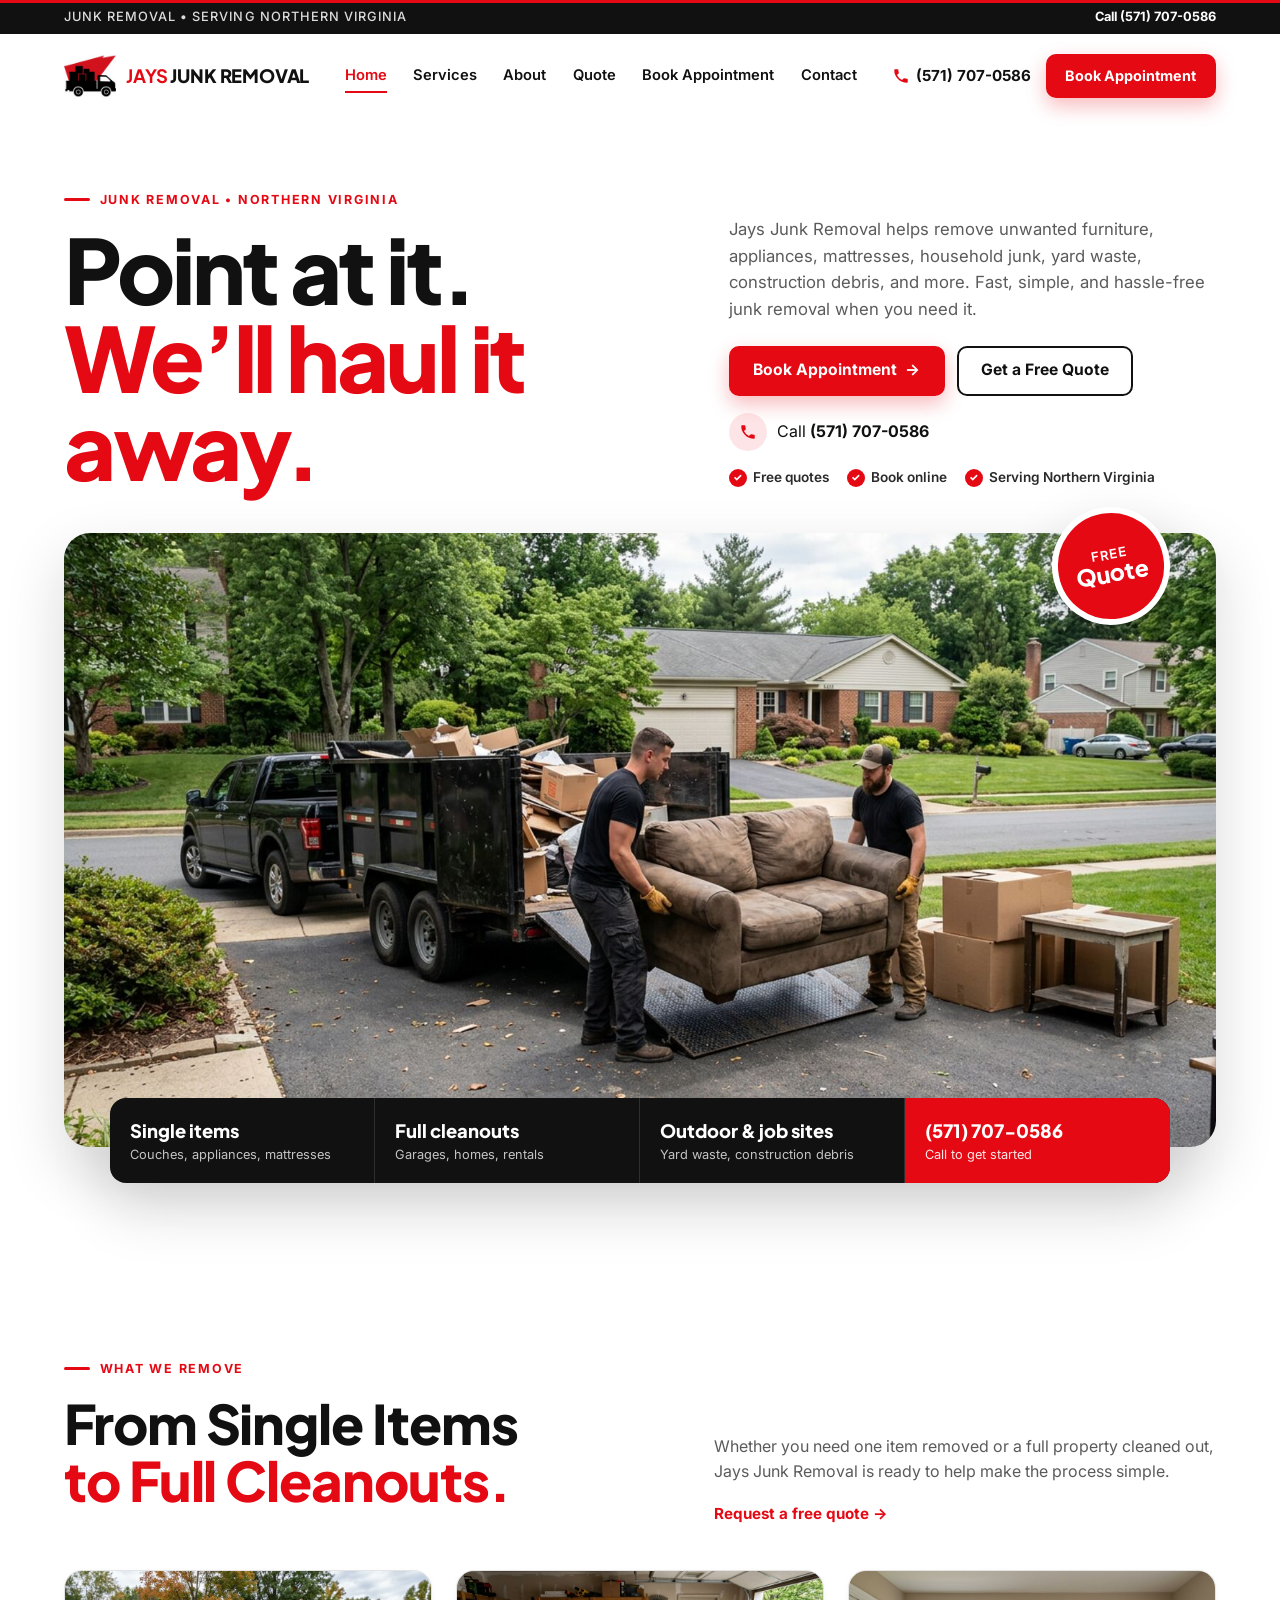
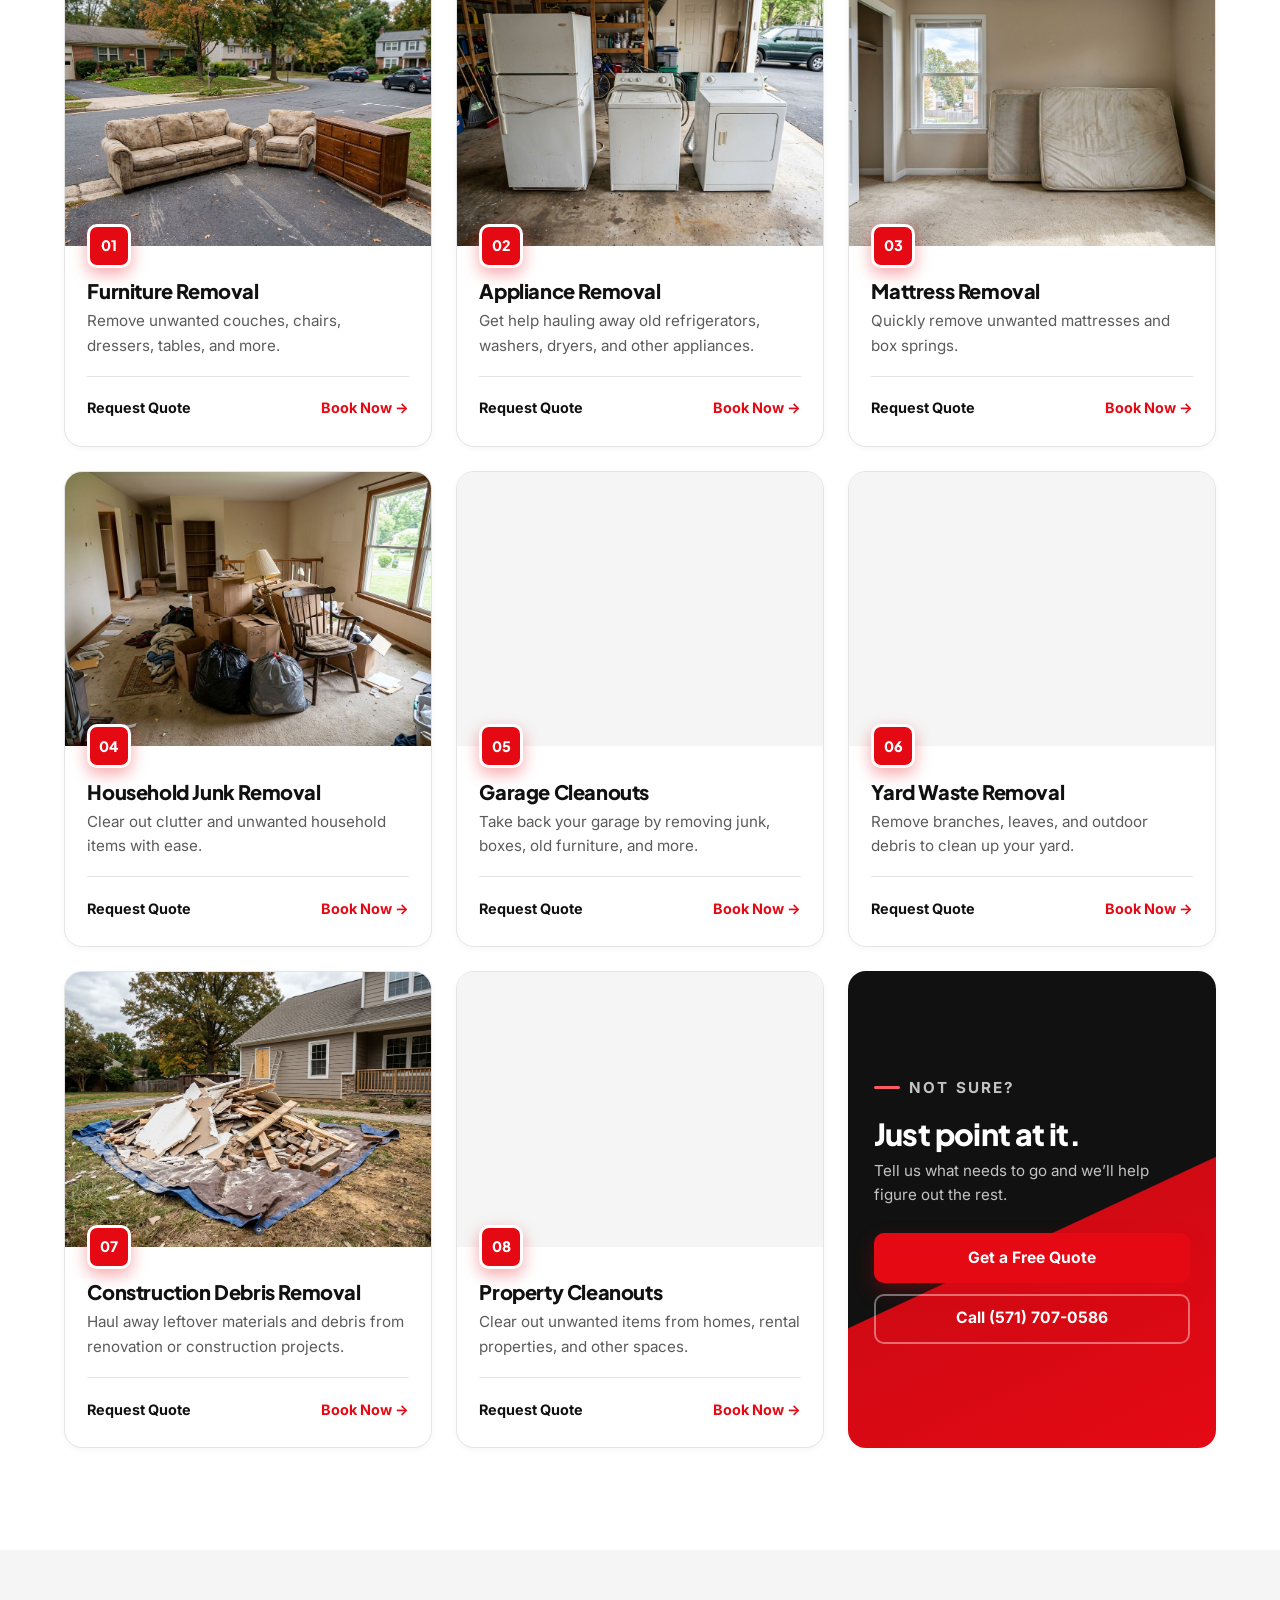
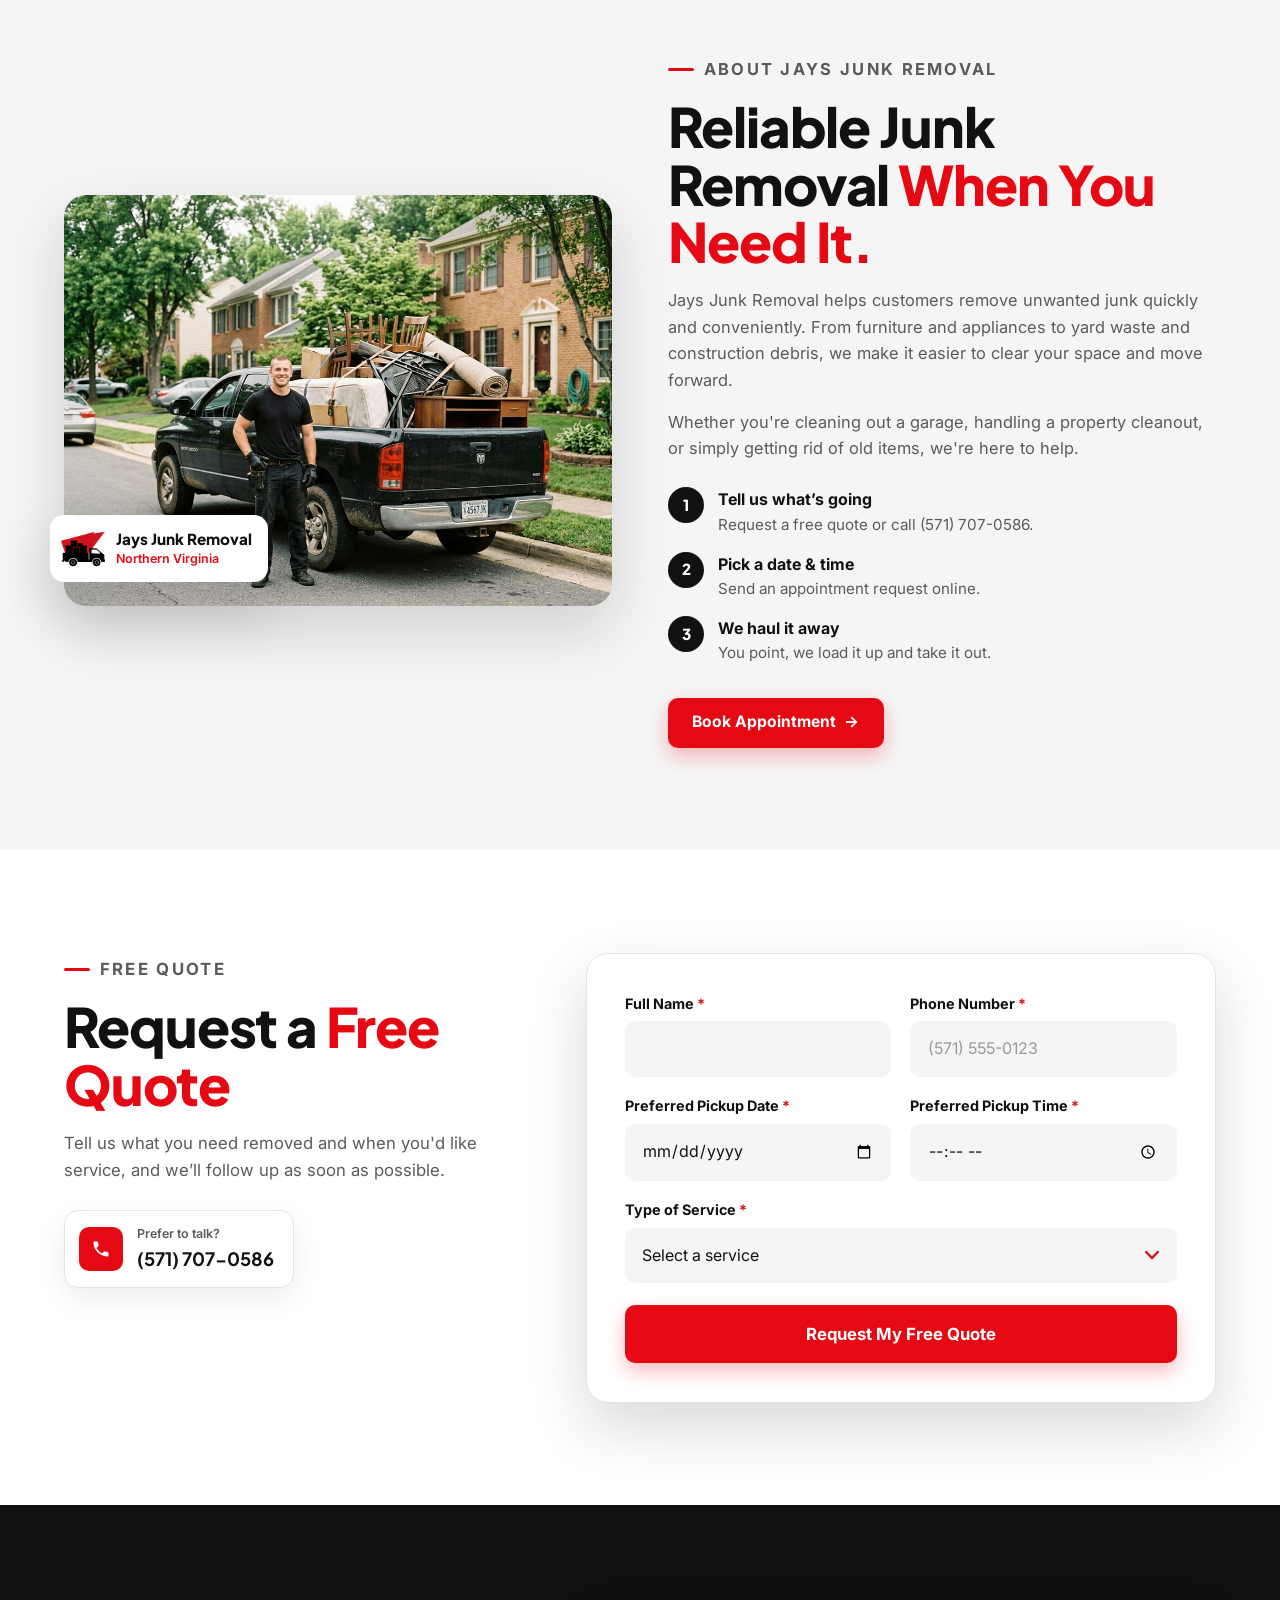
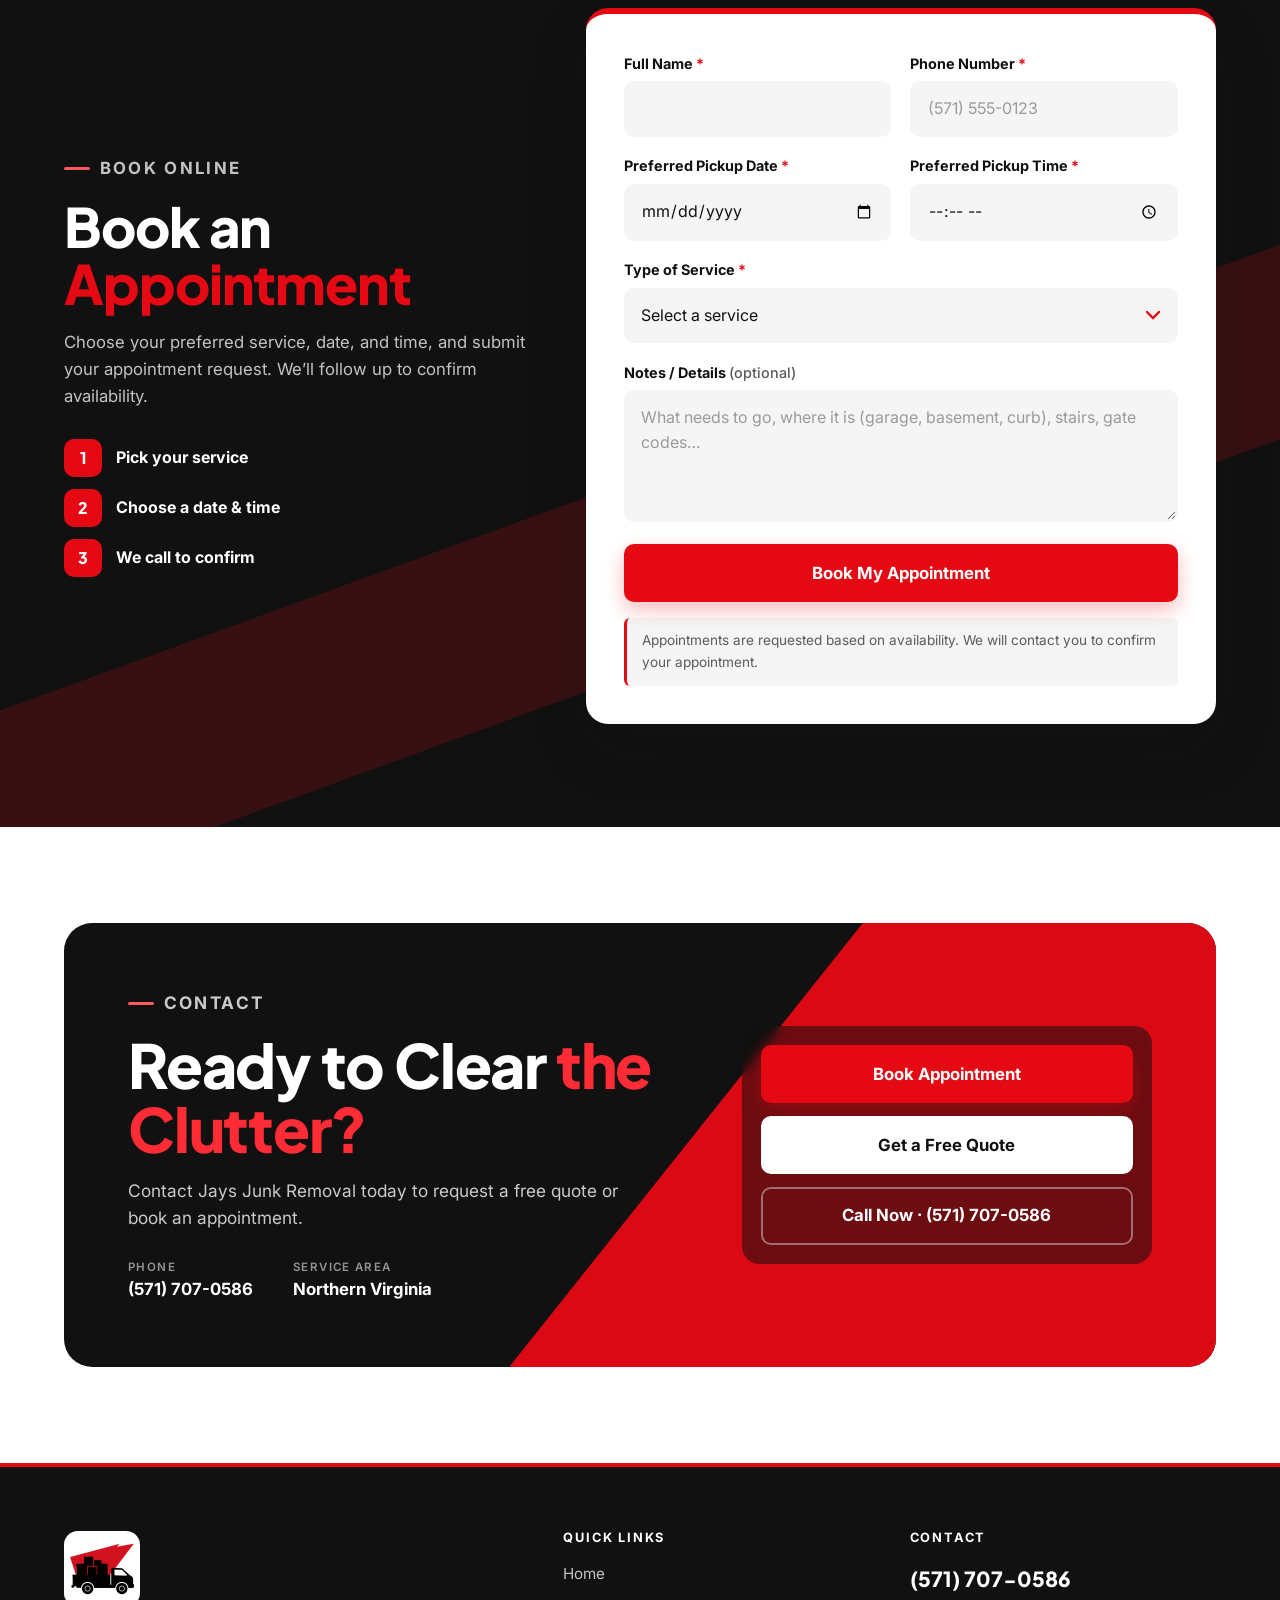
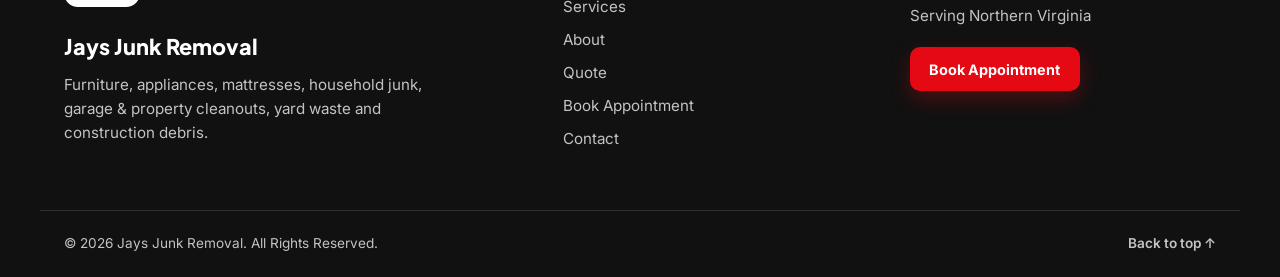
==== commit 5f320950: "Add photorealistic images and new truck logo to the Jays Junk Removal site (6aecb2bcefe07edb8d4e08fd" ====
--- a/index.html
+++ b/index.html
@@ -19,7 +19,7 @@
   <link rel="preconnect" href="https://fonts.gstatic.com" crossorigin>
   <link href="https://fonts.googleapis.com/css2?family=Inter:wght@400;500;600;700&family=Plus+Jakarta+Sans:wght@700;800&display=swap" rel="stylesheet">
   <link rel="stylesheet" href="styles.css">
-  <link rel="preload" as="image" href="assets/hero.svg">
+  <link rel="preload" as="image" href="assets/photos/hero.jpg">
 
   <!-- Local business structured data (only confirmed details) -->
   <script type="application/ld+json">
@@ -108,7 +108,7 @@
         </div>
 
         <div class="hero__media">
-          <img src="assets/hero.svg" alt="Illustration of a Jays Junk Removal pickup truck loaded with boxes and furniture" width="1200" height="760" fetchpriority="high">
+          <img src="assets/photos/hero.jpg" alt="Two Jays Junk Removal crew members loading an old couch into a dump trailer in a suburban driveway" width="1600" height="995" fetchpriority="high">
           <a href="#quote" class="hero__badge" aria-label="Get a free quote">
             <span>Free</span><strong>Quote</strong>
           </a>
@@ -138,7 +138,7 @@
 
         <div class="services-grid">
           <article class="service-card reveal">
-            <div class="service-card__media"><img src="assets/furniture.svg" alt="Couch, armchair and dresser ready for removal" width="800" height="600" loading="lazy" decoding="async"></div>
+            <div class="service-card__media"><img src="assets/photos/furniture.jpg" alt="Old sofa, armchair and dresser at the curb ready for removal" width="1000" height="747" loading="lazy" decoding="async"></div>
             <div class="service-card__body">
               <span class="service-card__icon" aria-hidden="true">01</span>
               <h3>Furniture Removal</h3>
@@ -148,7 +148,7 @@
           </article>
 
           <article class="service-card reveal">
-            <div class="service-card__media"><img src="assets/appliances.svg" alt="Old refrigerator, washer and dryer for appliance removal" width="800" height="600" loading="lazy" decoding="async"></div>
+            <div class="service-card__media"><img src="assets/photos/appliances.jpg" alt="Old refrigerator, washer and dryer in a garage for appliance removal" width="1000" height="747" loading="lazy" decoding="async"></div>
             <div class="service-card__body">
               <span class="service-card__icon" aria-hidden="true">02</span>
               <h3>Appliance Removal</h3>
@@ -158,7 +158,7 @@
           </article>
 
           <article class="service-card reveal">
-            <div class="service-card__media"><img src="assets/mattress.svg" alt="Mattress and box spring leaning against a wall" width="800" height="600" loading="lazy" decoding="async"></div>
+            <div class="service-card__media"><img src="assets/photos/mattress.jpg" alt="Used mattress and box spring leaning against a bedroom wall" width="1000" height="747" loading="lazy" decoding="async"></div>
             <div class="service-card__body">
               <span class="service-card__icon" aria-hidden="true">03</span>
               <h3>Mattress Removal</h3>
@@ -168,7 +168,7 @@
           </article>
 
           <article class="service-card reveal">
-            <div class="service-card__media"><img src="assets/household.svg" alt="Boxes, bags, a chair and a lamp from a household clear-out" width="800" height="600" loading="lazy" decoding="async"></div>
+            <div class="service-card__media"><img src="assets/photos/household.jpg" alt="Boxes, bags, a chair and a lamp from a household clear-out" width="1000" height="747" loading="lazy" decoding="async"></div>
             <div class="service-card__body">
               <span class="service-card__icon" aria-hidden="true">04</span>
               <h3>Household Junk Removal</h3>
@@ -178,7 +178,7 @@
           </article>
 
           <article class="service-card reveal">
-            <div class="service-card__media"><img src="assets/garage.svg" alt="Open garage filled with boxes, a bike and a cabinet" width="800" height="600" loading="lazy" decoding="async"></div>
+            <div class="service-card__media"><img src="assets/photos/garage.jpg" alt="Cluttered garage filled with boxes, a bike and shelving" width="1000" height="747" loading="lazy" decoding="async"></div>
             <div class="service-card__body">
               <span class="service-card__icon" aria-hidden="true">05</span>
               <h3>Garage Cleanouts</h3>
@@ -188,7 +188,7 @@
           </article>
 
           <article class="service-card reveal">
-            <div class="service-card__media"><img src="assets/yard-waste.svg" alt="Pile of branches, leaf bags and a wheelbarrow" width="800" height="600" loading="lazy" decoding="async"></div>
+            <div class="service-card__media"><img src="assets/photos/yard-waste.jpg" alt="Pile of cut branches, leaf bags and a wheelbarrow in a backyard" width="1000" height="747" loading="lazy" decoding="async"></div>
             <div class="service-card__body">
               <span class="service-card__icon" aria-hidden="true">06</span>
               <h3>Yard Waste Removal</h3>
@@ -198,7 +198,7 @@
           </article>
 
           <article class="service-card reveal">
-            <div class="service-card__media"><img src="assets/construction.svg" alt="Leftover lumber, drywall and bricks from a renovation" width="800" height="600" loading="lazy" decoding="async"></div>
+            <div class="service-card__media"><img src="assets/photos/construction.jpg" alt="Broken drywall, scrap lumber and bricks from a renovation" width="1000" height="747" loading="lazy" decoding="async"></div>
             <div class="service-card__body">
               <span class="service-card__icon" aria-hidden="true">07</span>
               <h3>Construction Debris Removal</h3>
@@ -208,7 +208,7 @@
           </article>
 
           <article class="service-card reveal">
-            <div class="service-card__media"><img src="assets/property.svg" alt="House with furniture and boxes cleared out to the front lawn" width="800" height="600" loading="lazy" decoding="async"></div>
+            <div class="service-card__media"><img src="assets/photos/property.jpg" alt="Crew member carrying boxes out of a house during a property cleanout" width="1000" height="747" loading="lazy" decoding="async"></div>
             <div class="service-card__body">
               <span class="service-card__icon" aria-hidden="true">08</span>
               <h3>Property Cleanouts</h3>
@@ -236,7 +236,7 @@
     <section class="section section--gray" id="about" aria-labelledby="about-title">
       <div class="container about">
         <div class="about__media reveal">
-          <img src="assets/property.svg" alt="Illustration of a home cleanout by Jays Junk Removal" width="800" height="600" loading="lazy" decoding="async">
+          <img src="assets/photos/about.jpg" alt="Jays Junk Removal crew member next to a loaded pickup truck in a Northern Virginia neighborhood" width="1000" height="747" loading="lazy" decoding="async">
           <div class="about__tag"><img src="assets/logo-512.png" alt="" width="44" height="44" loading="lazy"><span>Jays Junk Removal<br><small>Northern Virginia</small></span></div>
         </div>
         <div class="about__copy reveal">
--- a/styles.css
+++ b/styles.css
@@ -187,7 +187,7 @@
 
 .hero__media { position: relative; border-radius: 26px; overflow: visible; }
 .hero__media > img {
-  width: 100%; aspect-ratio: 1200 / 640; object-fit: cover; object-position: center 70%;
+  width: 100%; aspect-ratio: 1200 / 640; object-fit: cover; object-position: center 60%;
   border-radius: 26px; box-shadow: var(--shadow-lg); background: var(--gray);
 }
 .hero__badge {
@@ -489,7 +489,7 @@
   .nav { padding-inline: 16px; }
 
   .hero__ctas .btn { flex: 1 1 100%; }
-  .hero__media > img { aspect-ratio: 4 / 3; border-radius: 18px; object-position: 40% 70%; }
+  .hero__media > img { aspect-ratio: 4 / 3; border-radius: 18px; object-position: 55% 60%; }
   .hero__badge { width: 88px; height: 88px; top: -18px; border-width: 4px; }
   .hero__badge strong { font-size: 1.1rem; }
   .hero__badge span { font-size: .65rem; }
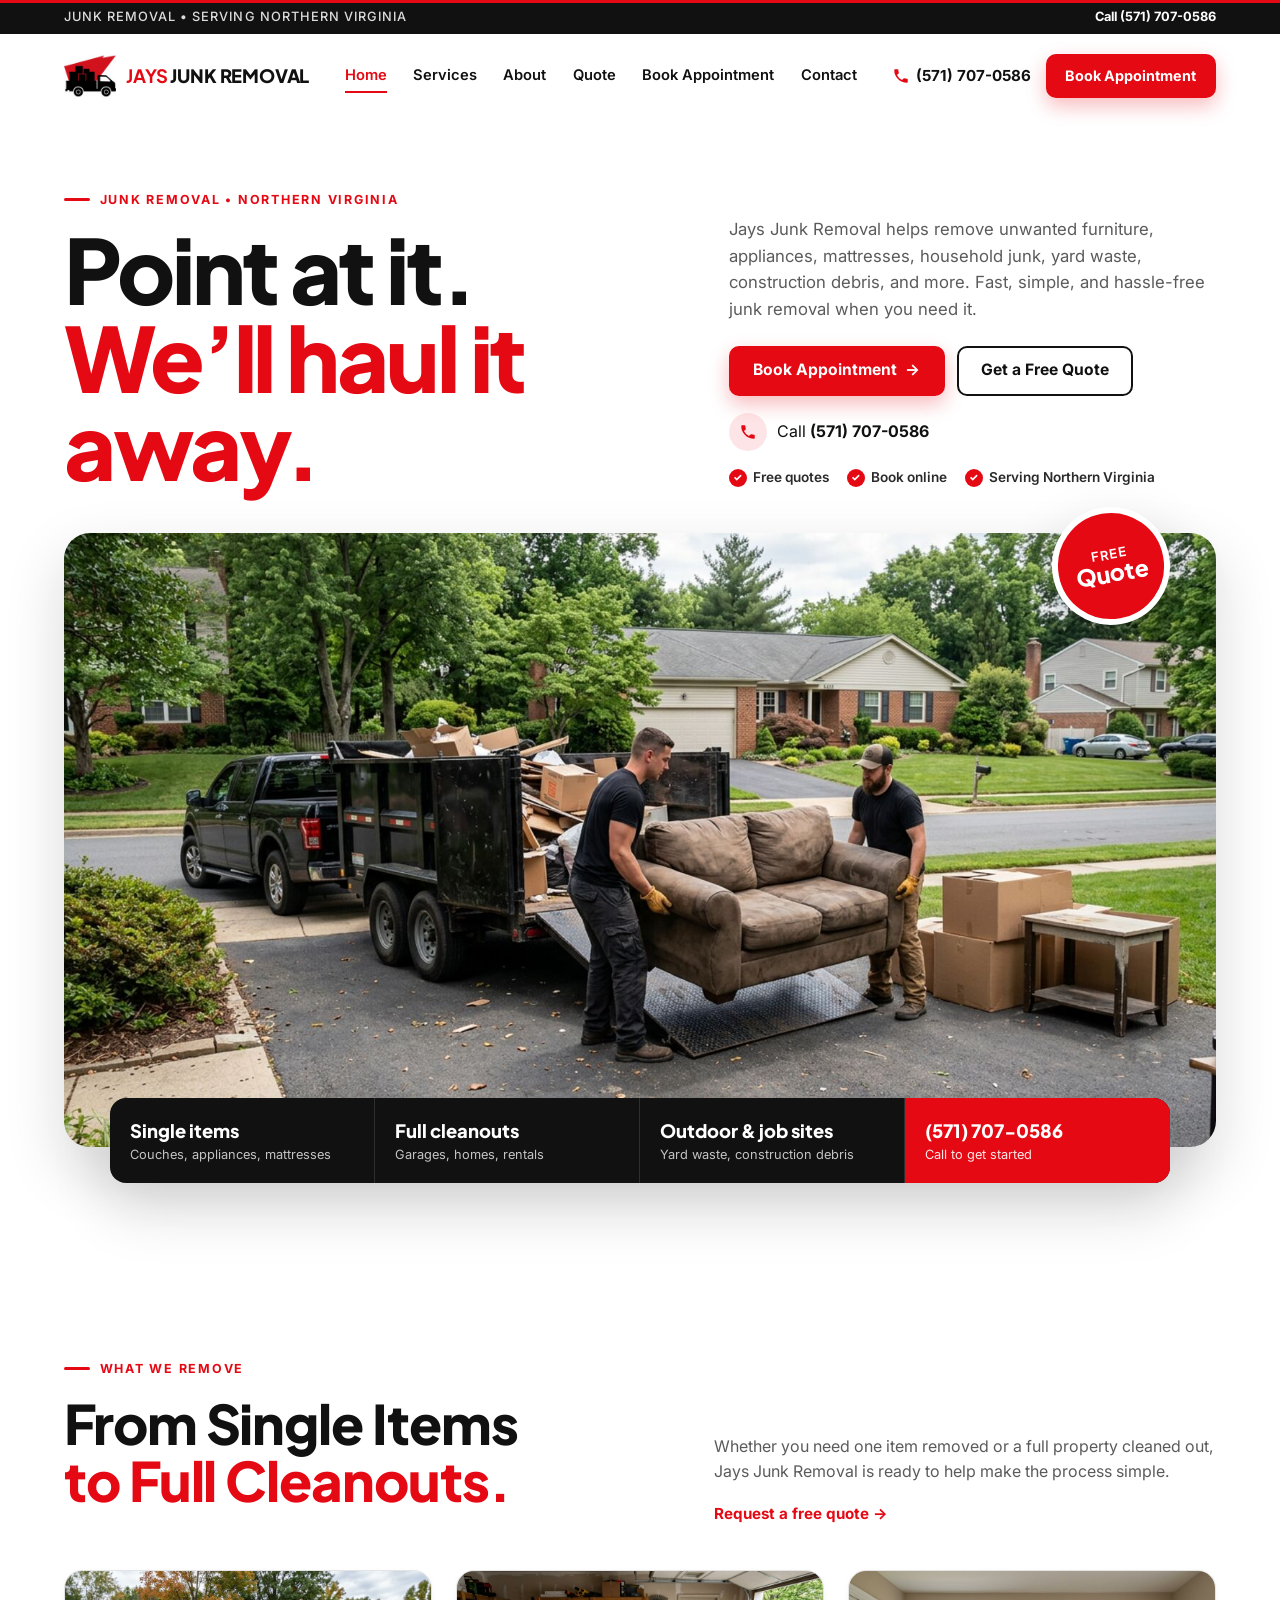
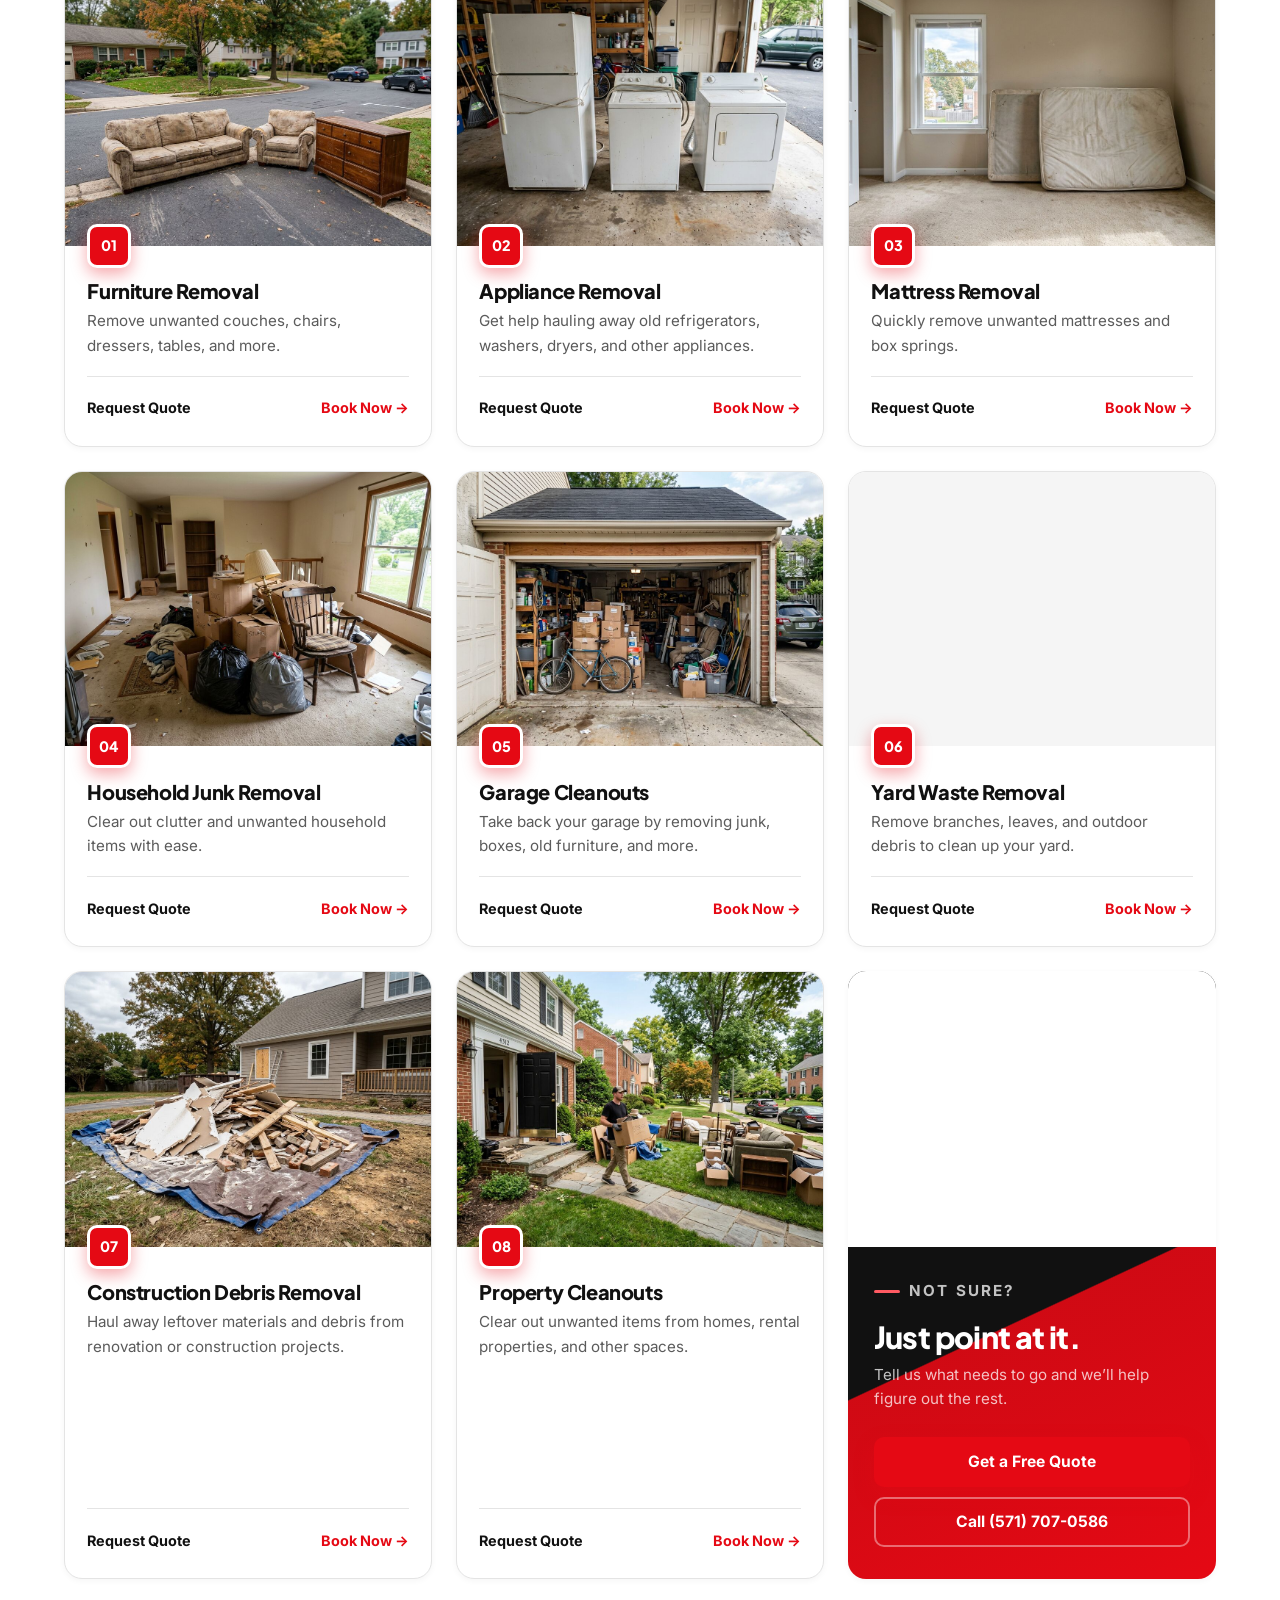
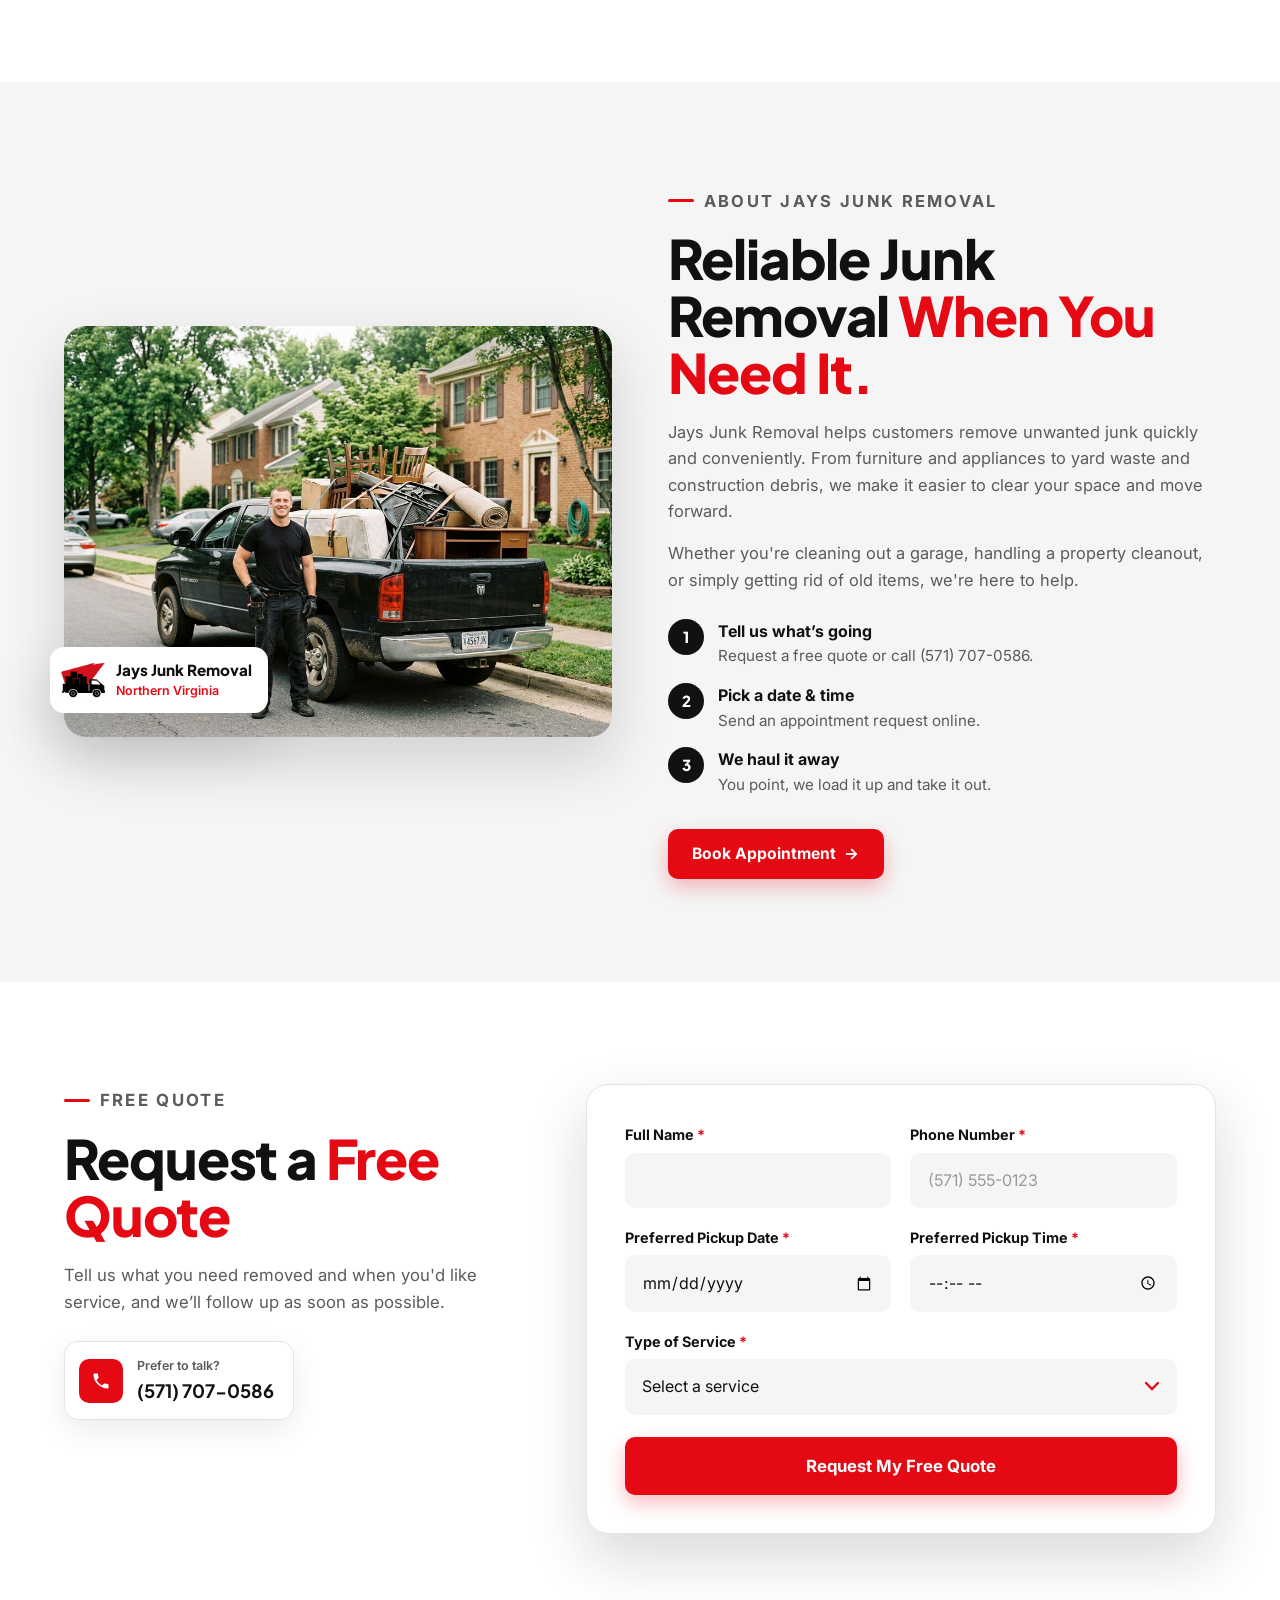
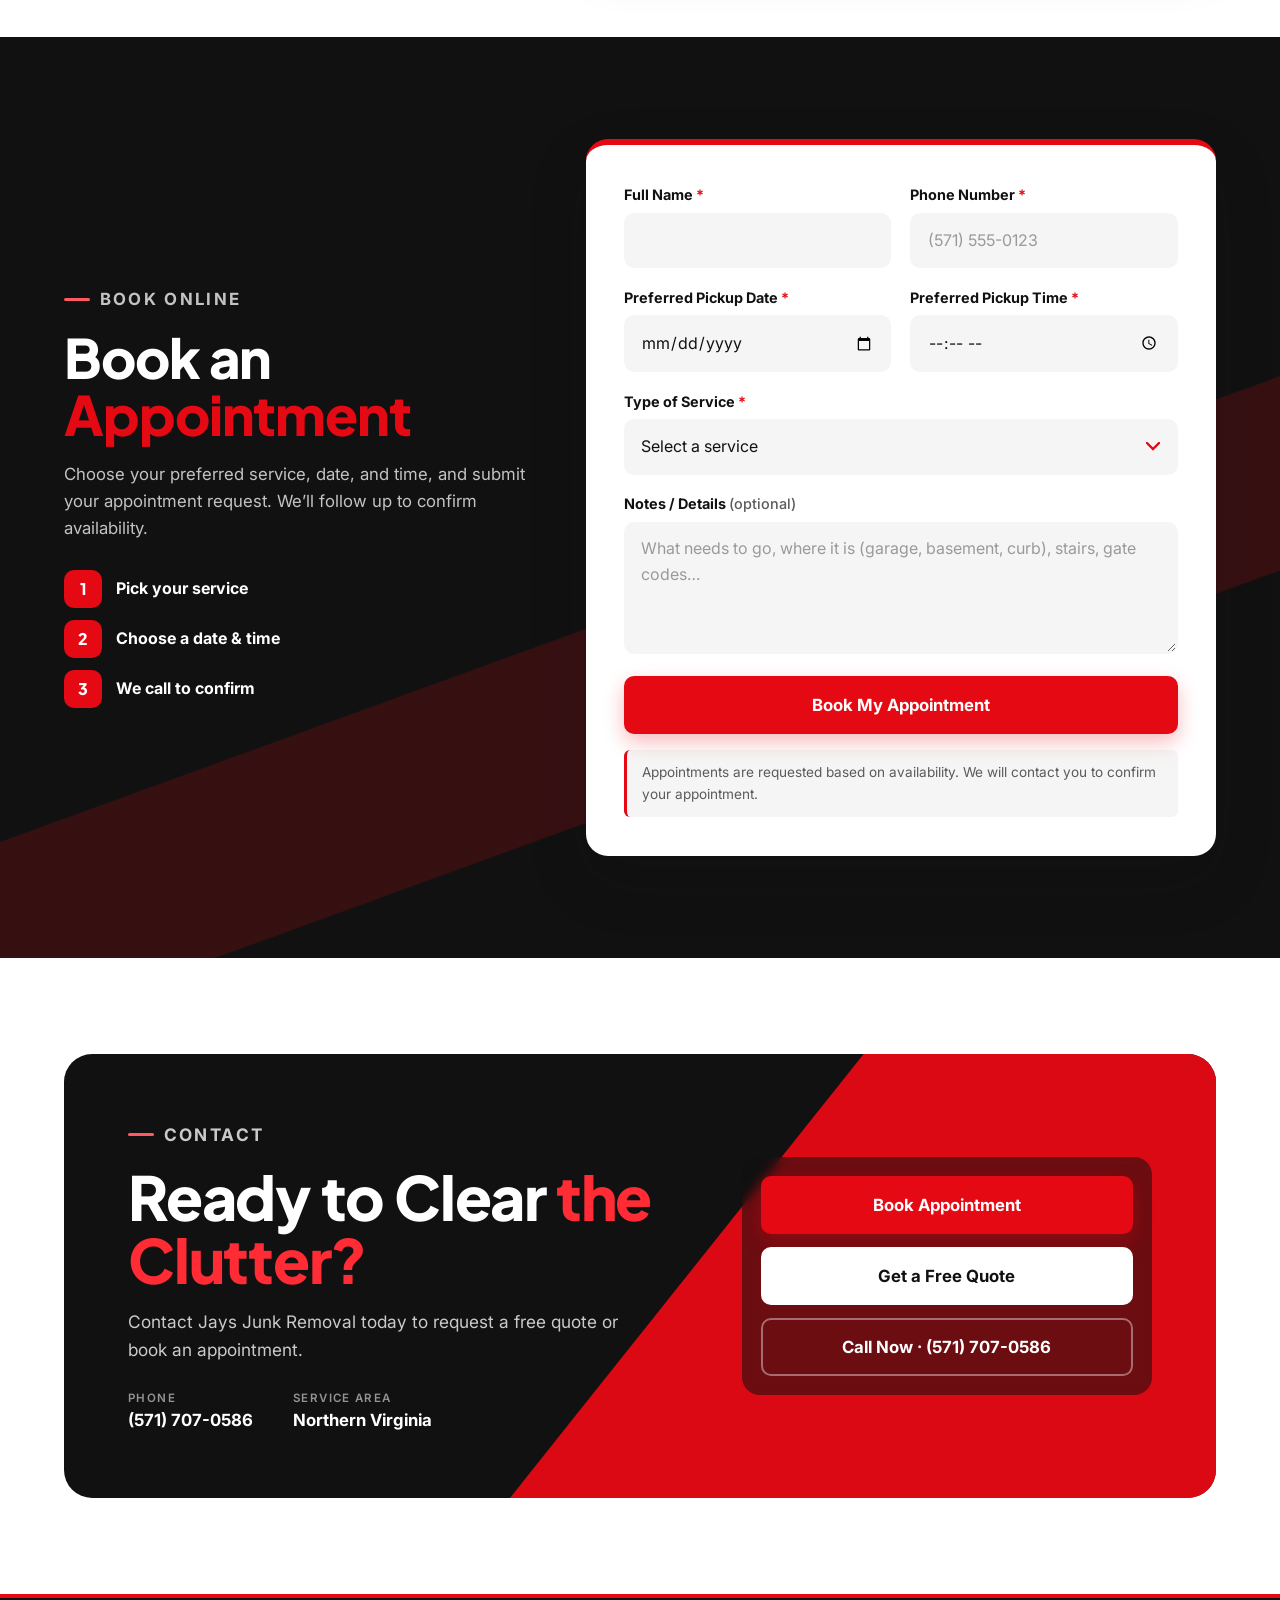
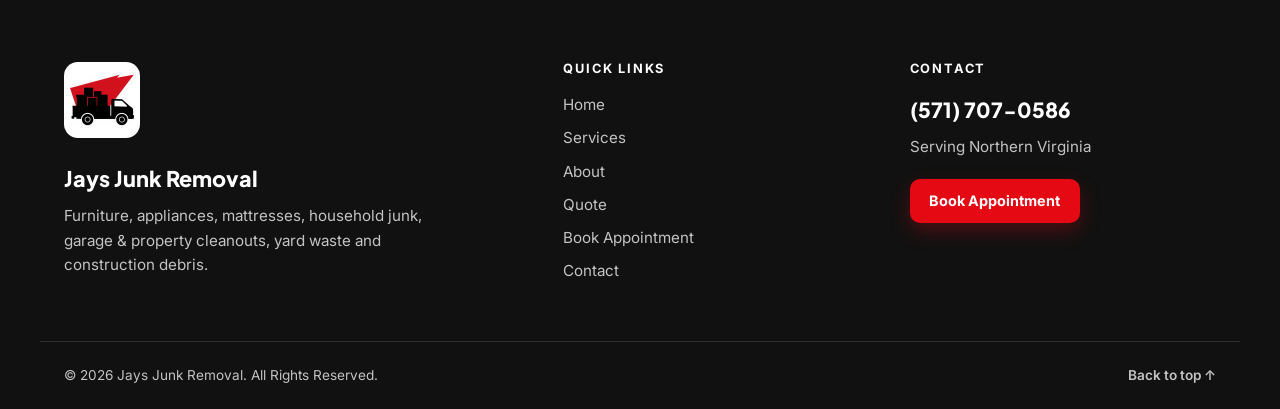
==== commit e722bcae: "Use truck logo for blank image spots and as photo fallback (6aecb3e938796a4b8b3b6336) Co-Authored-By" ====
--- a/index.html
+++ b/index.html
@@ -108,7 +108,7 @@
         </div>
 
         <div class="hero__media">
-          <img src="assets/photos/hero.jpg" alt="Two Jays Junk Removal crew members loading an old couch into a dump trailer in a suburban driveway" width="1600" height="995" fetchpriority="high">
+          <img src="assets/photos/hero.jpg" alt="Two Jays Junk Removal crew members loading an old couch into a dump trailer in a suburban driveway" width="1600" height="995" fetchpriority="high" onerror="this.onerror=null;this.src='assets/logo-card.jpg';this.style.objectFit='contain';this.style.background='#fff'">
           <a href="#quote" class="hero__badge" aria-label="Get a free quote">
             <span>Free</span><strong>Quote</strong>
           </a>
@@ -138,7 +138,7 @@
 
         <div class="services-grid">
           <article class="service-card reveal">
-            <div class="service-card__media"><img src="assets/photos/furniture.jpg" alt="Old sofa, armchair and dresser at the curb ready for removal" width="1000" height="747" loading="lazy" decoding="async"></div>
+            <div class="service-card__media"><img src="assets/photos/furniture.jpg" alt="Old sofa, armchair and dresser at the curb ready for removal" width="1000" height="747" loading="lazy" decoding="async" onerror="this.onerror=null;this.src='assets/logo-card.jpg';this.style.objectFit='contain';this.style.background='#fff'"></div>
             <div class="service-card__body">
               <span class="service-card__icon" aria-hidden="true">01</span>
               <h3>Furniture Removal</h3>
@@ -148,7 +148,7 @@
           </article>
 
           <article class="service-card reveal">
-            <div class="service-card__media"><img src="assets/photos/appliances.jpg" alt="Old refrigerator, washer and dryer in a garage for appliance removal" width="1000" height="747" loading="lazy" decoding="async"></div>
+            <div class="service-card__media"><img src="assets/photos/appliances.jpg" alt="Old refrigerator, washer and dryer in a garage for appliance removal" width="1000" height="747" loading="lazy" decoding="async" onerror="this.onerror=null;this.src='assets/logo-card.jpg';this.style.objectFit='contain';this.style.background='#fff'"></div>
             <div class="service-card__body">
               <span class="service-card__icon" aria-hidden="true">02</span>
               <h3>Appliance Removal</h3>
@@ -158,7 +158,7 @@
           </article>
 
           <article class="service-card reveal">
-            <div class="service-card__media"><img src="assets/photos/mattress.jpg" alt="Used mattress and box spring leaning against a bedroom wall" width="1000" height="747" loading="lazy" decoding="async"></div>
+            <div class="service-card__media"><img src="assets/photos/mattress.jpg" alt="Used mattress and box spring leaning against a bedroom wall" width="1000" height="747" loading="lazy" decoding="async" onerror="this.onerror=null;this.src='assets/logo-card.jpg';this.style.objectFit='contain';this.style.background='#fff'"></div>
             <div class="service-card__body">
               <span class="service-card__icon" aria-hidden="true">03</span>
               <h3>Mattress Removal</h3>
@@ -168,7 +168,7 @@
           </article>
 
           <article class="service-card reveal">
-            <div class="service-card__media"><img src="assets/photos/household.jpg" alt="Boxes, bags, a chair and a lamp from a household clear-out" width="1000" height="747" loading="lazy" decoding="async"></div>
+            <div class="service-card__media"><img src="assets/photos/household.jpg" alt="Boxes, bags, a chair and a lamp from a household clear-out" width="1000" height="747" loading="lazy" decoding="async" onerror="this.onerror=null;this.src='assets/logo-card.jpg';this.style.objectFit='contain';this.style.background='#fff'"></div>
             <div class="service-card__body">
               <span class="service-card__icon" aria-hidden="true">04</span>
               <h3>Household Junk Removal</h3>
@@ -178,7 +178,7 @@
           </article>
 
           <article class="service-card reveal">
-            <div class="service-card__media"><img src="assets/photos/garage.jpg" alt="Cluttered garage filled with boxes, a bike and shelving" width="1000" height="747" loading="lazy" decoding="async"></div>
+            <div class="service-card__media"><img src="assets/photos/garage.jpg" alt="Cluttered garage filled with boxes, a bike and shelving" width="1000" height="747" loading="lazy" decoding="async" onerror="this.onerror=null;this.src='assets/logo-card.jpg';this.style.objectFit='contain';this.style.background='#fff'"></div>
             <div class="service-card__body">
               <span class="service-card__icon" aria-hidden="true">05</span>
               <h3>Garage Cleanouts</h3>
@@ -188,7 +188,7 @@
           </article>
 
           <article class="service-card reveal">
-            <div class="service-card__media"><img src="assets/photos/yard-waste.jpg" alt="Pile of cut branches, leaf bags and a wheelbarrow in a backyard" width="1000" height="747" loading="lazy" decoding="async"></div>
+            <div class="service-card__media"><img src="assets/photos/yard-waste.jpg" alt="Pile of cut branches, leaf bags and a wheelbarrow in a backyard" width="1000" height="747" loading="lazy" decoding="async" onerror="this.onerror=null;this.src='assets/logo-card.jpg';this.style.objectFit='contain';this.style.background='#fff'"></div>
             <div class="service-card__body">
               <span class="service-card__icon" aria-hidden="true">06</span>
               <h3>Yard Waste Removal</h3>
@@ -198,7 +198,7 @@
           </article>
 
           <article class="service-card reveal">
-            <div class="service-card__media"><img src="assets/photos/construction.jpg" alt="Broken drywall, scrap lumber and bricks from a renovation" width="1000" height="747" loading="lazy" decoding="async"></div>
+            <div class="service-card__media"><img src="assets/photos/construction.jpg" alt="Broken drywall, scrap lumber and bricks from a renovation" width="1000" height="747" loading="lazy" decoding="async" onerror="this.onerror=null;this.src='assets/logo-card.jpg';this.style.objectFit='contain';this.style.background='#fff'"></div>
             <div class="service-card__body">
               <span class="service-card__icon" aria-hidden="true">07</span>
               <h3>Construction Debris Removal</h3>
@@ -208,7 +208,7 @@
           </article>
 
           <article class="service-card reveal">
-            <div class="service-card__media"><img src="assets/photos/property.jpg" alt="Crew member carrying boxes out of a house during a property cleanout" width="1000" height="747" loading="lazy" decoding="async"></div>
+            <div class="service-card__media"><img src="assets/photos/property.jpg" alt="Crew member carrying boxes out of a house during a property cleanout" width="1000" height="747" loading="lazy" decoding="async" onerror="this.onerror=null;this.src='assets/logo-card.jpg';this.style.objectFit='contain';this.style.background='#fff'"></div>
             <div class="service-card__body">
               <span class="service-card__icon" aria-hidden="true">08</span>
               <h3>Property Cleanouts</h3>
@@ -218,6 +218,7 @@
           </article>
 
           <aside class="service-card service-card--cta reveal" aria-label="Not sure which service">
+            <div class="service-card__media service-card__media--logo"><img src="assets/logo-card.jpg" alt="Jays Junk Removal truck logo" width="1000" height="1000" loading="lazy" decoding="async"></div>
             <div class="service-card__body">
               <p class="kicker kicker--light">Not sure?</p>
               <h3>Just point at it.</h3>
@@ -236,7 +237,7 @@
     <section class="section section--gray" id="about" aria-labelledby="about-title">
       <div class="container about">
         <div class="about__media reveal">
-          <img src="assets/photos/about.jpg" alt="Jays Junk Removal crew member next to a loaded pickup truck in a Northern Virginia neighborhood" width="1000" height="747" loading="lazy" decoding="async">
+          <img src="assets/photos/about.jpg" alt="Jays Junk Removal crew member next to a loaded pickup truck in a Northern Virginia neighborhood" width="1000" height="747" loading="lazy" decoding="async" onerror="this.onerror=null;this.src='assets/logo-card.jpg';this.style.objectFit='contain';this.style.background='#fff'">
           <div class="about__tag"><img src="assets/logo-512.png" alt="" width="44" height="44" loading="lazy"><span>Jays Junk Removal<br><small>Northern Virginia</small></span></div>
         </div>
         <div class="about__copy reveal">
--- a/styles.css
+++ b/styles.css
@@ -523,3 +523,7 @@
   *, *::before, *::after { animation-duration: .01ms !important; animation-iteration-count: 1 !important; transition-duration: .01ms !important; transition-delay: 0s !important; }
   .js .reveal { opacity: 1; transform: none; }
 }
+
+/* Logo panel on the "Not sure?" service card */
+.service-card__media--logo { background: var(--white); display: grid; place-items: center; }
+.service-card__media--logo img { object-fit: contain; padding: 1rem; }
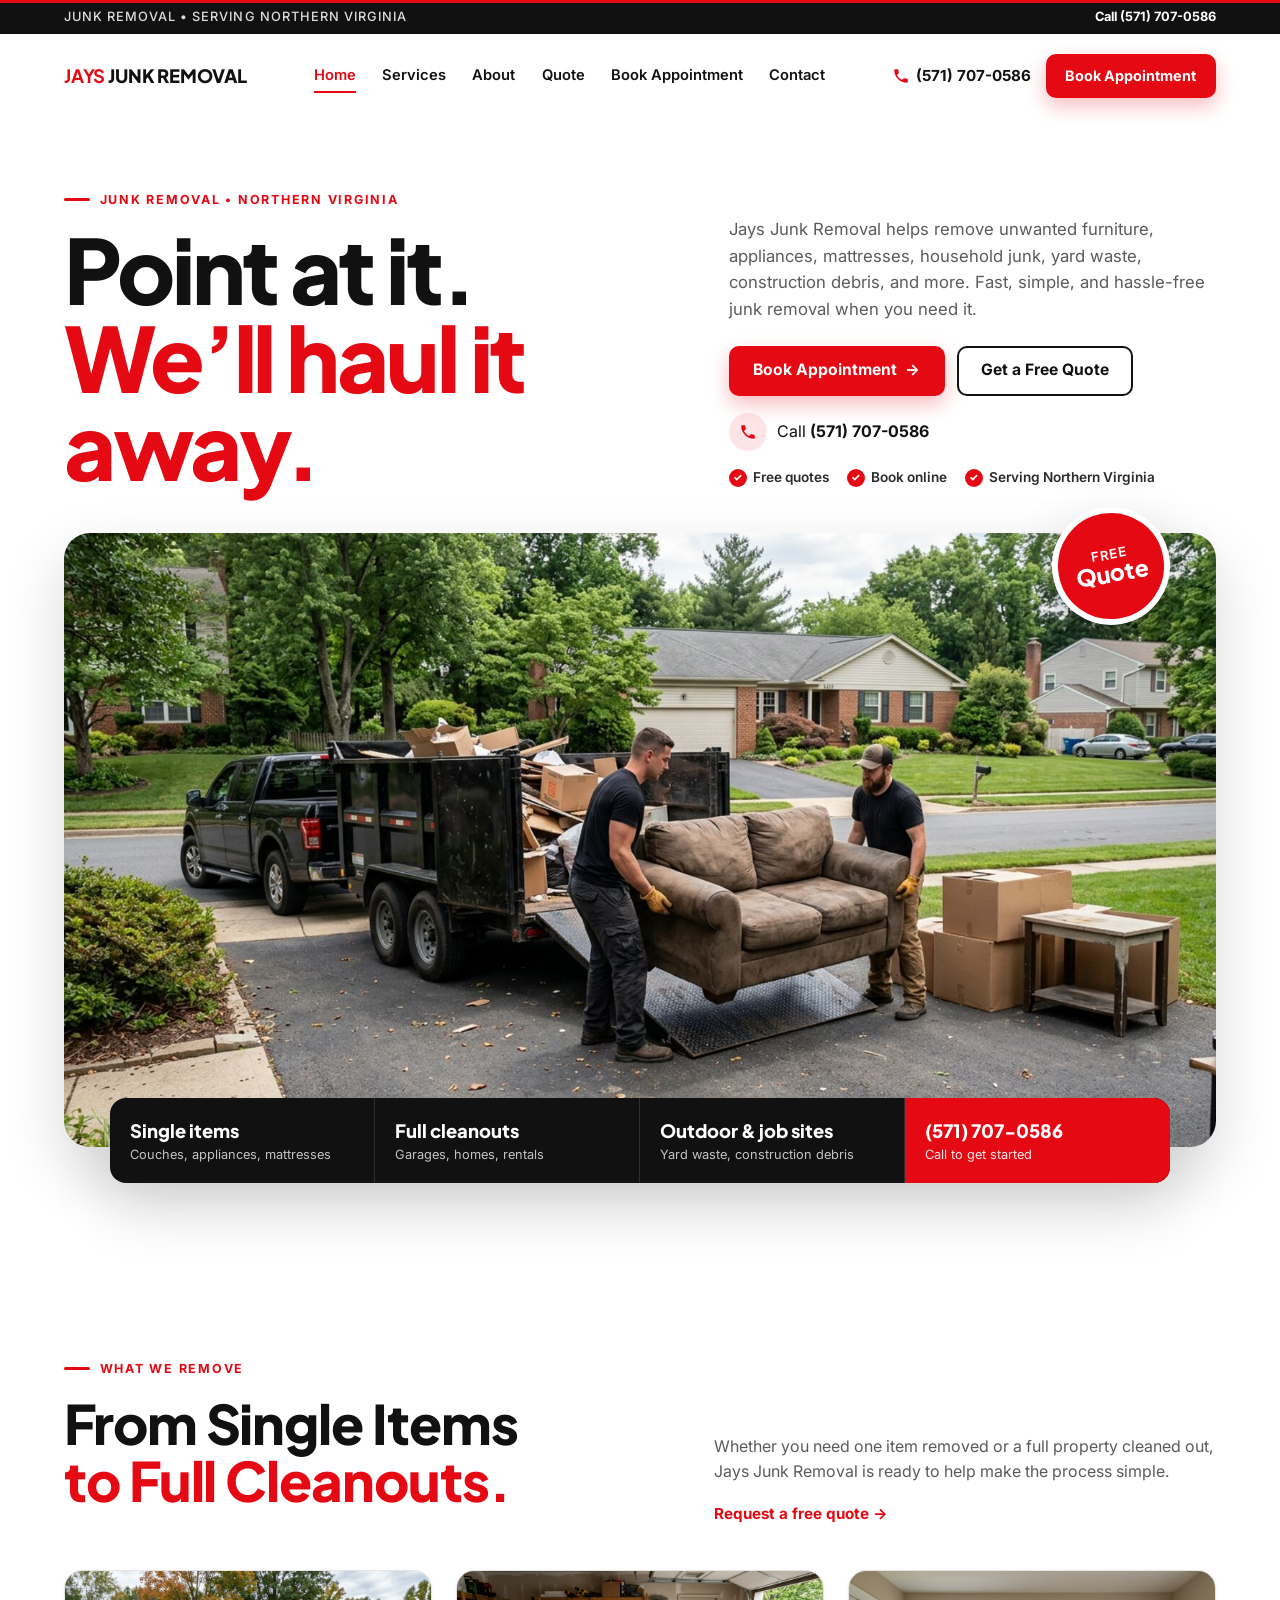
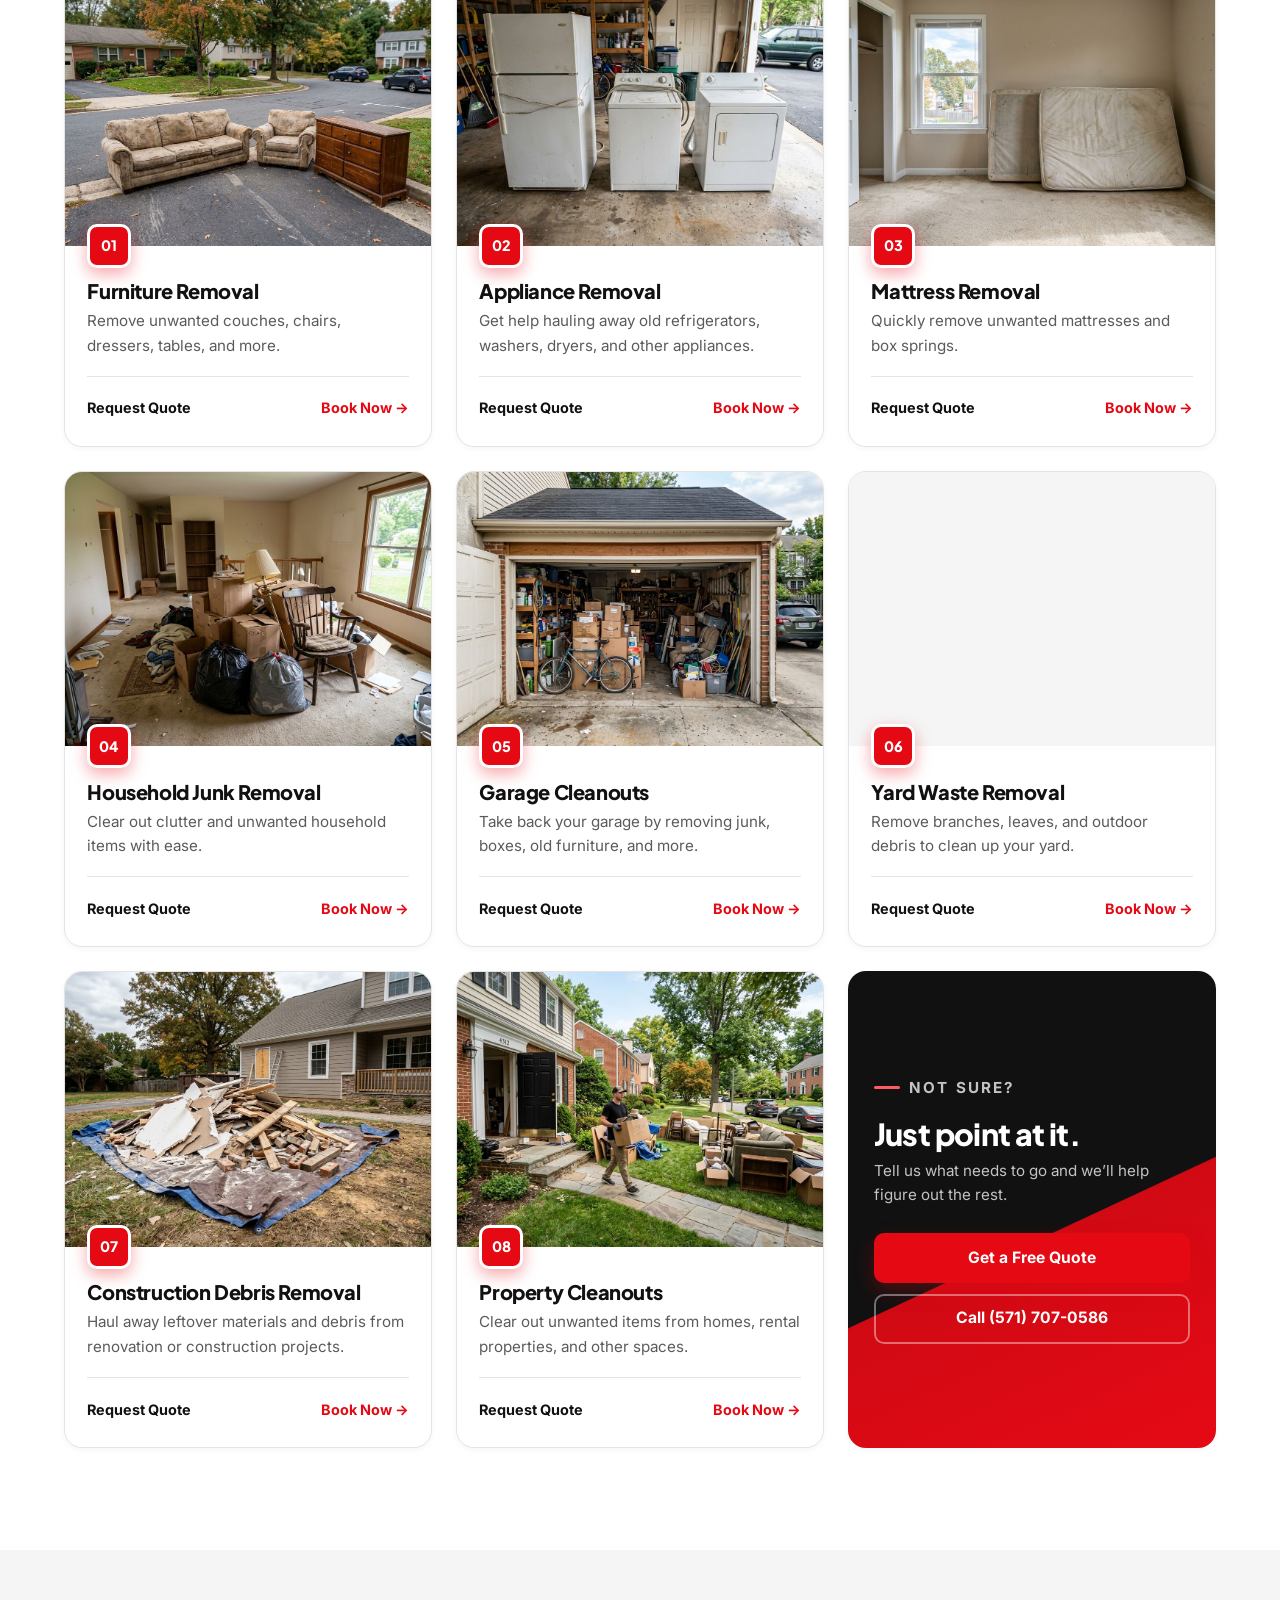
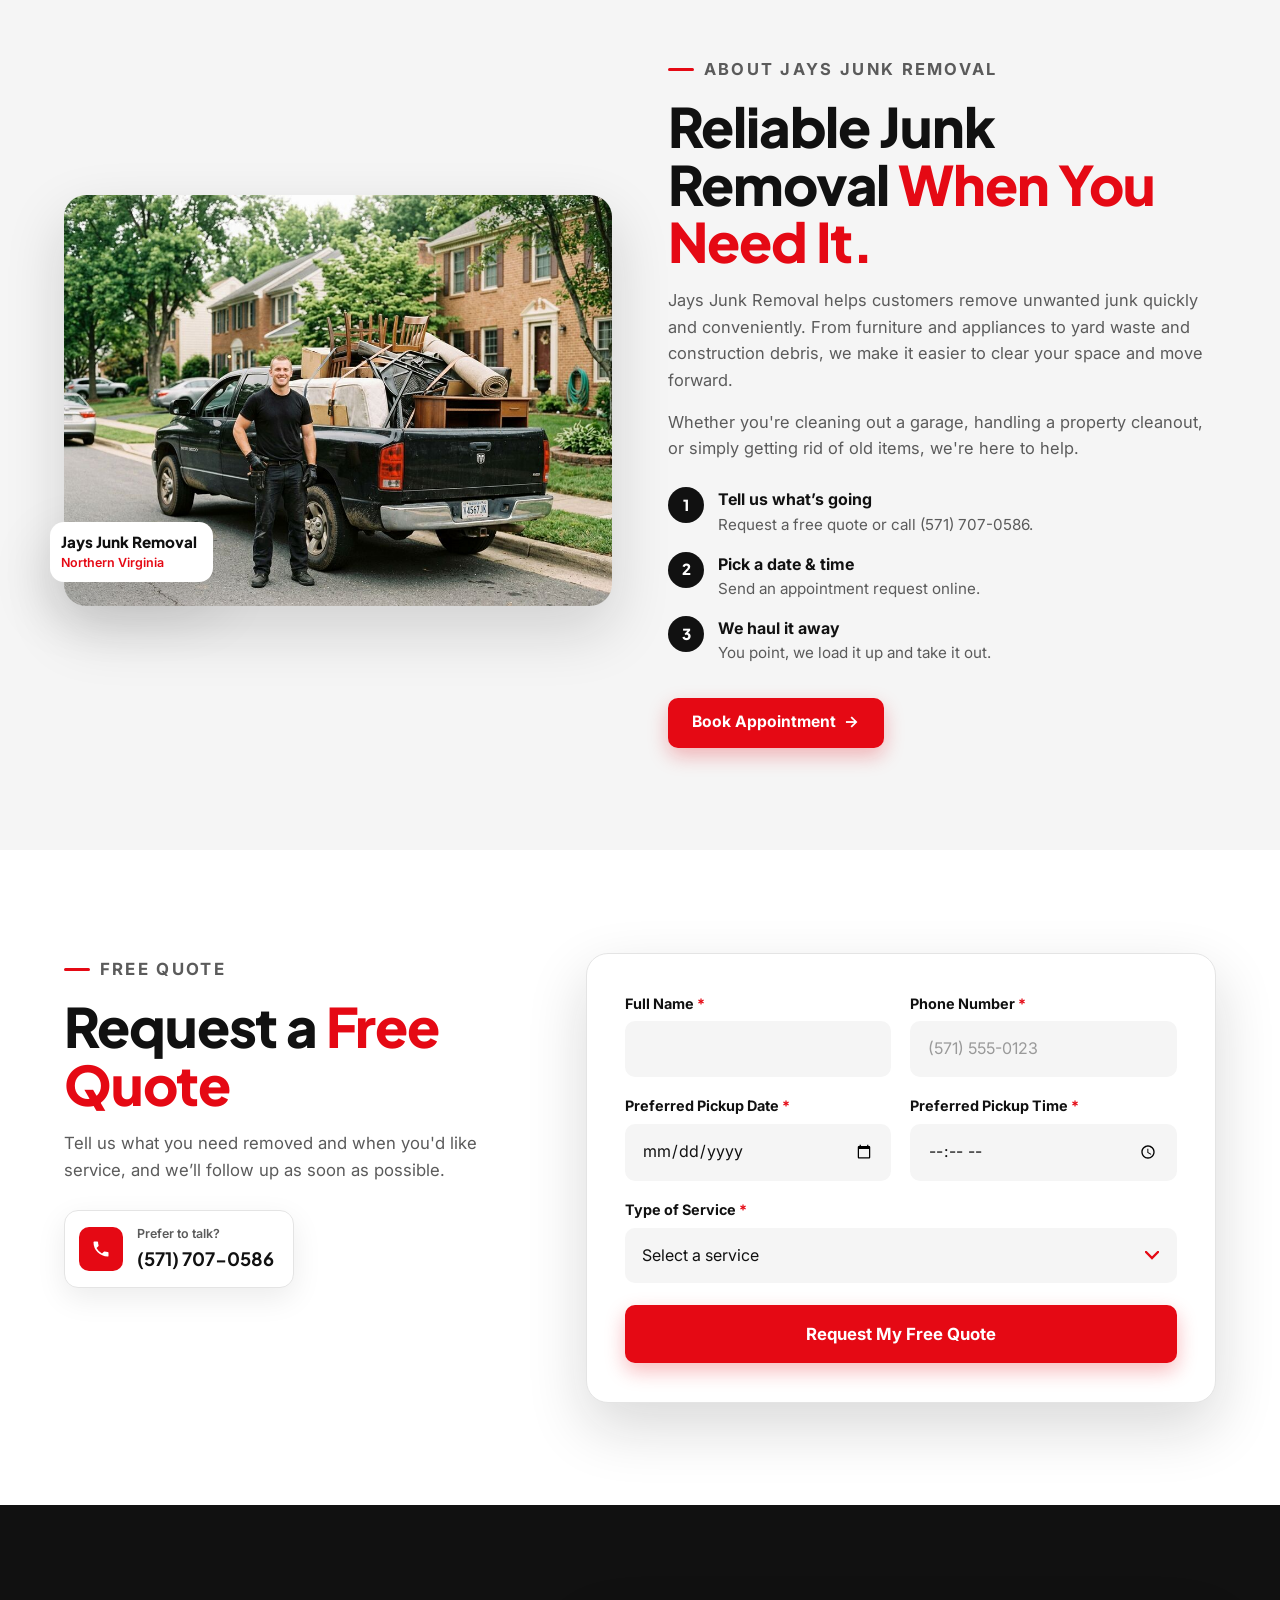
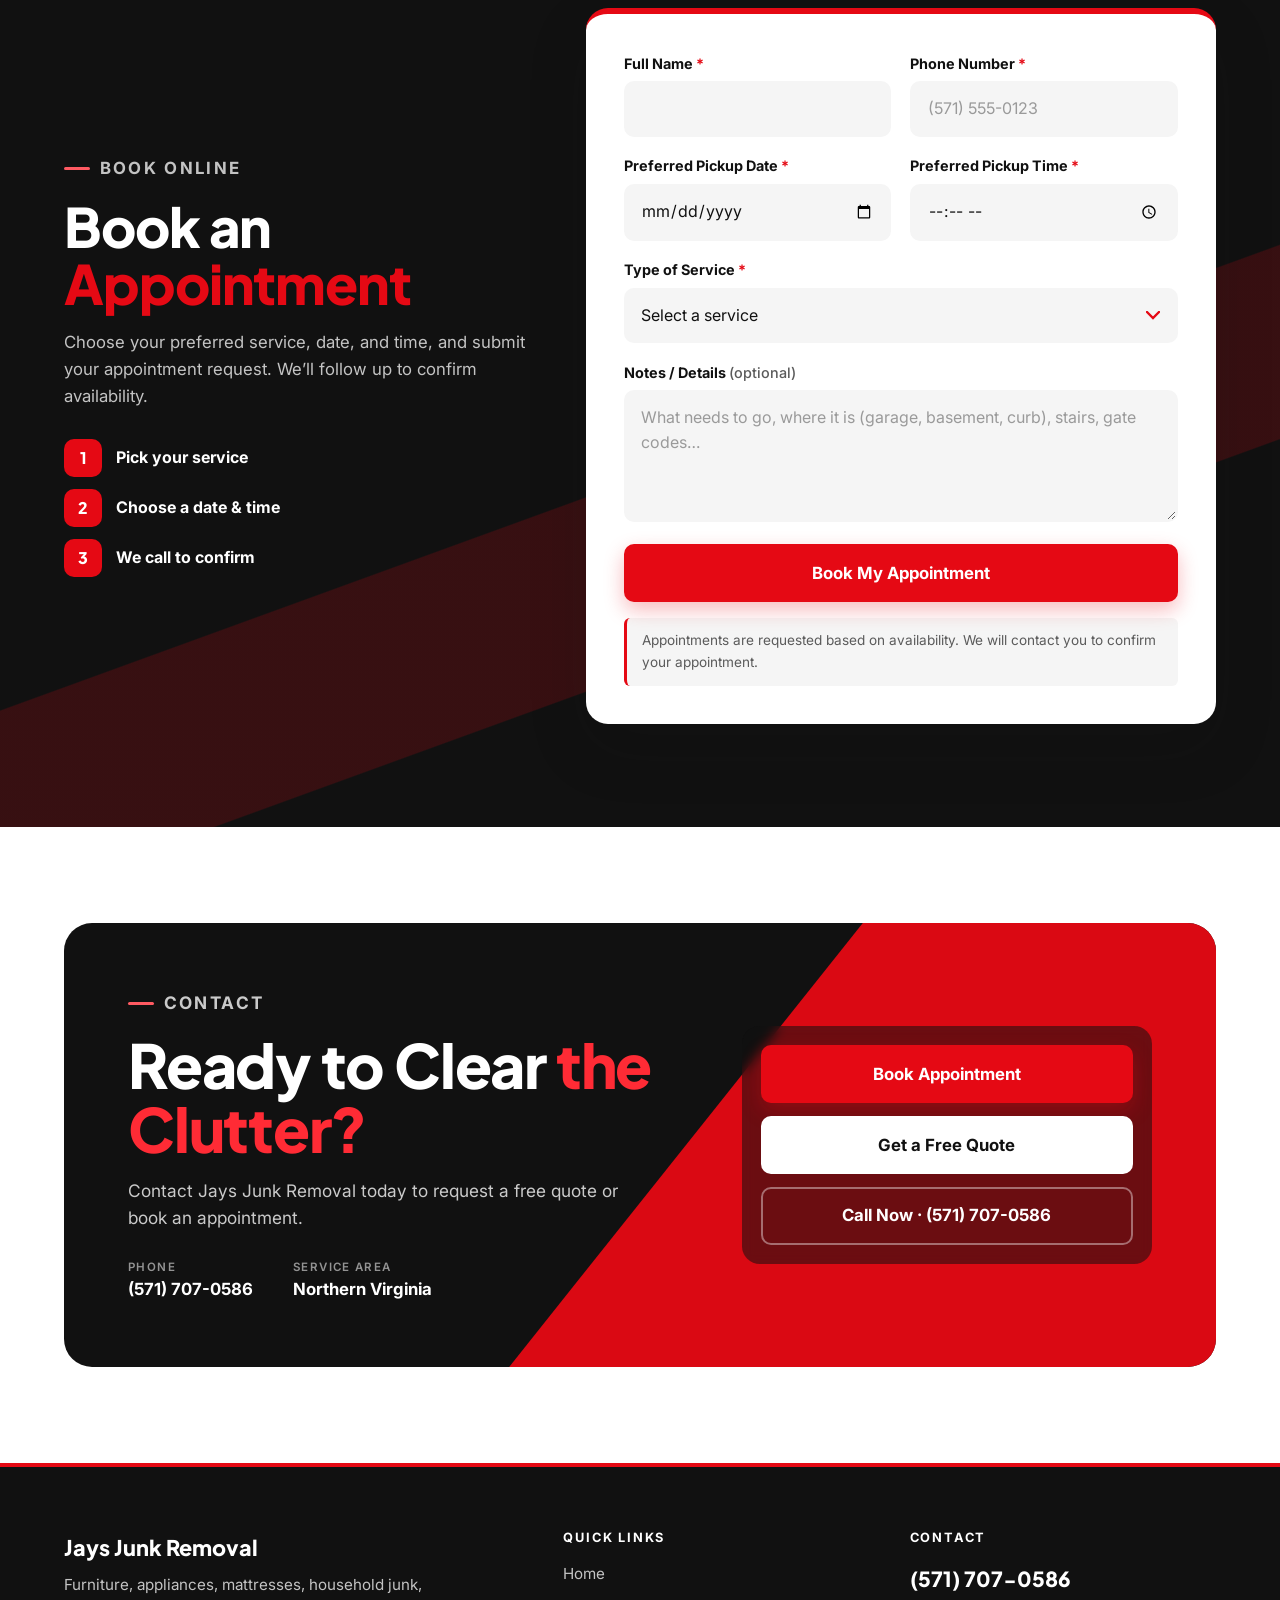
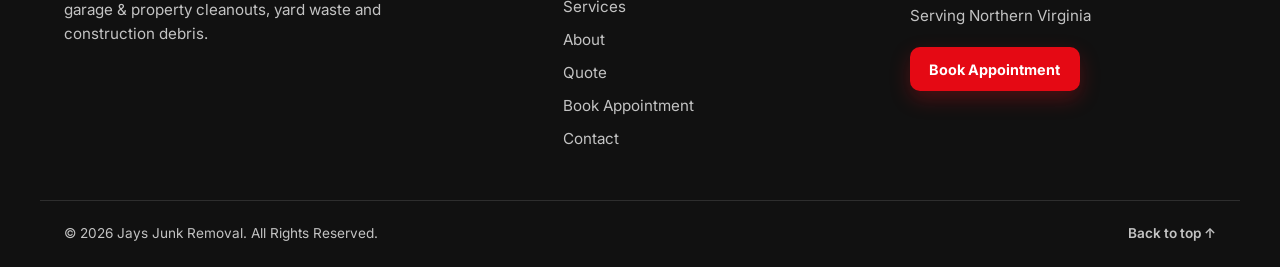
==== commit 9fcde7a4: "Remove broken logo images and their references from the site (6aecb544d548225473ca0099) Co-Authored-" ====
--- a/index.html
+++ b/index.html
@@ -6,14 +6,11 @@
   <title>Jays Junk Removal | Junk Removal Services in Northern Virginia</title>
   <meta name="description" content="Jays Junk Removal offers furniture removal, appliance removal, mattress removal, garage cleanouts, yard waste removal, construction debris removal, and property cleanouts. Request a free quote or book an appointment today.">
   <meta name="theme-color" content="#E50914">
-  <link rel="icon" type="image/png" href="assets/logo-512.png">
-  <link rel="apple-touch-icon" href="assets/logo-512.png">
 
   <!-- Open Graph -->
   <meta property="og:type" content="website">
   <meta property="og:title" content="Jays Junk Removal | Junk Removal Services in Northern Virginia">
   <meta property="og:description" content="Furniture, appliance, mattress, household, garage, yard waste, construction debris and property cleanouts across Northern Virginia. Request a free quote or book an appointment.">
-  <meta property="og:image" content="assets/logo.png">
 
   <link rel="preconnect" href="https://fonts.googleapis.com">
   <link rel="preconnect" href="https://fonts.gstatic.com" crossorigin>
@@ -29,7 +26,6 @@
     "name": "Jays Junk Removal",
     "telephone": "+1-571-707-0586",
     "areaServed": "Northern Virginia",
-    "image": "assets/logo.png",
     "description": "Junk removal in Northern Virginia: furniture, appliances, mattresses, household junk, garage cleanouts, yard waste, construction debris and property cleanouts."
   }
   </script>
@@ -47,7 +43,6 @@
     </div>
     <div class="container header__inner">
       <a href="#home" class="brand" aria-label="Jays Junk Removal home">
-        <img src="assets/logo-512.png" alt="Jays Junk Removal logo" width="52" height="52">
         <span class="brand__text"><strong>Jays</strong> Junk Removal</span>
       </a>
 
@@ -108,7 +103,7 @@
         </div>
 
         <div class="hero__media">
-          <img src="assets/photos/hero.jpg" alt="Two Jays Junk Removal crew members loading an old couch into a dump trailer in a suburban driveway" width="1600" height="995" fetchpriority="high" onerror="this.onerror=null;this.src='assets/logo-card.jpg';this.style.objectFit='contain';this.style.background='#fff'">
+          <img src="assets/photos/hero.jpg" alt="Two Jays Junk Removal crew members loading an old couch into a dump trailer in a suburban driveway" width="1600" height="995" fetchpriority="high">
           <a href="#quote" class="hero__badge" aria-label="Get a free quote">
             <span>Free</span><strong>Quote</strong>
           </a>
@@ -138,7 +133,7 @@
 
         <div class="services-grid">
           <article class="service-card reveal">
-            <div class="service-card__media"><img src="assets/photos/furniture.jpg" alt="Old sofa, armchair and dresser at the curb ready for removal" width="1000" height="747" loading="lazy" decoding="async" onerror="this.onerror=null;this.src='assets/logo-card.jpg';this.style.objectFit='contain';this.style.background='#fff'"></div>
+            <div class="service-card__media"><img src="assets/photos/furniture.jpg" alt="Old sofa, armchair and dresser at the curb ready for removal" width="1000" height="747" loading="lazy" decoding="async"></div>
             <div class="service-card__body">
               <span class="service-card__icon" aria-hidden="true">01</span>
               <h3>Furniture Removal</h3>
@@ -148,7 +143,7 @@
           </article>
 
           <article class="service-card reveal">
-            <div class="service-card__media"><img src="assets/photos/appliances.jpg" alt="Old refrigerator, washer and dryer in a garage for appliance removal" width="1000" height="747" loading="lazy" decoding="async" onerror="this.onerror=null;this.src='assets/logo-card.jpg';this.style.objectFit='contain';this.style.background='#fff'"></div>
+            <div class="service-card__media"><img src="assets/photos/appliances.jpg" alt="Old refrigerator, washer and dryer in a garage for appliance removal" width="1000" height="747" loading="lazy" decoding="async"></div>
             <div class="service-card__body">
               <span class="service-card__icon" aria-hidden="true">02</span>
               <h3>Appliance Removal</h3>
@@ -158,7 +153,7 @@
           </article>
 
           <article class="service-card reveal">
-            <div class="service-card__media"><img src="assets/photos/mattress.jpg" alt="Used mattress and box spring leaning against a bedroom wall" width="1000" height="747" loading="lazy" decoding="async" onerror="this.onerror=null;this.src='assets/logo-card.jpg';this.style.objectFit='contain';this.style.background='#fff'"></div>
+            <div class="service-card__media"><img src="assets/photos/mattress.jpg" alt="Used mattress and box spring leaning against a bedroom wall" width="1000" height="747" loading="lazy" decoding="async"></div>
             <div class="service-card__body">
               <span class="service-card__icon" aria-hidden="true">03</span>
               <h3>Mattress Removal</h3>
@@ -168,7 +163,7 @@
           </article>
 
           <article class="service-card reveal">
-            <div class="service-card__media"><img src="assets/photos/household.jpg" alt="Boxes, bags, a chair and a lamp from a household clear-out" width="1000" height="747" loading="lazy" decoding="async" onerror="this.onerror=null;this.src='assets/logo-card.jpg';this.style.objectFit='contain';this.style.background='#fff'"></div>
+            <div class="service-card__media"><img src="assets/photos/household.jpg" alt="Boxes, bags, a chair and a lamp from a household clear-out" width="1000" height="747" loading="lazy" decoding="async"></div>
             <div class="service-card__body">
               <span class="service-card__icon" aria-hidden="true">04</span>
               <h3>Household Junk Removal</h3>
@@ -178,7 +173,7 @@
           </article>
 
           <article class="service-card reveal">
-            <div class="service-card__media"><img src="assets/photos/garage.jpg" alt="Cluttered garage filled with boxes, a bike and shelving" width="1000" height="747" loading="lazy" decoding="async" onerror="this.onerror=null;this.src='assets/logo-card.jpg';this.style.objectFit='contain';this.style.background='#fff'"></div>
+            <div class="service-card__media"><img src="assets/photos/garage.jpg" alt="Cluttered garage filled with boxes, a bike and shelving" width="1000" height="747" loading="lazy" decoding="async"></div>
             <div class="service-card__body">
               <span class="service-card__icon" aria-hidden="true">05</span>
               <h3>Garage Cleanouts</h3>
@@ -188,7 +183,7 @@
           </article>
 
           <article class="service-card reveal">
-            <div class="service-card__media"><img src="assets/photos/yard-waste.jpg" alt="Pile of cut branches, leaf bags and a wheelbarrow in a backyard" width="1000" height="747" loading="lazy" decoding="async" onerror="this.onerror=null;this.src='assets/logo-card.jpg';this.style.objectFit='contain';this.style.background='#fff'"></div>
+            <div class="service-card__media"><img src="assets/photos/yard-waste.jpg" alt="Pile of cut branches, leaf bags and a wheelbarrow in a backyard" width="1000" height="747" loading="lazy" decoding="async"></div>
             <div class="service-card__body">
               <span class="service-card__icon" aria-hidden="true">06</span>
               <h3>Yard Waste Removal</h3>
@@ -198,7 +193,7 @@
           </article>
 
           <article class="service-card reveal">
-            <div class="service-card__media"><img src="assets/photos/construction.jpg" alt="Broken drywall, scrap lumber and bricks from a renovation" width="1000" height="747" loading="lazy" decoding="async" onerror="this.onerror=null;this.src='assets/logo-card.jpg';this.style.objectFit='contain';this.style.background='#fff'"></div>
+            <div class="service-card__media"><img src="assets/photos/construction.jpg" alt="Broken drywall, scrap lumber and bricks from a renovation" width="1000" height="747" loading="lazy" decoding="async"></div>
             <div class="service-card__body">
               <span class="service-card__icon" aria-hidden="true">07</span>
               <h3>Construction Debris Removal</h3>
@@ -208,7 +203,7 @@
           </article>
 
           <article class="service-card reveal">
-            <div class="service-card__media"><img src="assets/photos/property.jpg" alt="Crew member carrying boxes out of a house during a property cleanout" width="1000" height="747" loading="lazy" decoding="async" onerror="this.onerror=null;this.src='assets/logo-card.jpg';this.style.objectFit='contain';this.style.background='#fff'"></div>
+            <div class="service-card__media"><img src="assets/photos/property.jpg" alt="Crew member carrying boxes out of a house during a property cleanout" width="1000" height="747" loading="lazy" decoding="async"></div>
             <div class="service-card__body">
               <span class="service-card__icon" aria-hidden="true">08</span>
               <h3>Property Cleanouts</h3>
@@ -218,7 +213,6 @@
           </article>
 
           <aside class="service-card service-card--cta reveal" aria-label="Not sure which service">
-            <div class="service-card__media service-card__media--logo"><img src="assets/logo-card.jpg" alt="Jays Junk Removal truck logo" width="1000" height="1000" loading="lazy" decoding="async"></div>
             <div class="service-card__body">
               <p class="kicker kicker--light">Not sure?</p>
               <h3>Just point at it.</h3>
@@ -237,8 +231,8 @@
     <section class="section section--gray" id="about" aria-labelledby="about-title">
       <div class="container about">
         <div class="about__media reveal">
-          <img src="assets/photos/about.jpg" alt="Jays Junk Removal crew member next to a loaded pickup truck in a Northern Virginia neighborhood" width="1000" height="747" loading="lazy" decoding="async" onerror="this.onerror=null;this.src='assets/logo-card.jpg';this.style.objectFit='contain';this.style.background='#fff'">
-          <div class="about__tag"><img src="assets/logo-512.png" alt="" width="44" height="44" loading="lazy"><span>Jays Junk Removal<br><small>Northern Virginia</small></span></div>
+          <img src="assets/photos/about.jpg" alt="Jays Junk Removal crew member next to a loaded pickup truck in a Northern Virginia neighborhood" width="1000" height="747" loading="lazy" decoding="async">
+          <div class="about__tag"><span>Jays Junk Removal<br><small>Northern Virginia</small></span></div>
         </div>
         <div class="about__copy reveal">
           <p class="kicker">About Jays Junk Removal</p>
@@ -429,7 +423,6 @@
   <footer class="footer">
     <div class="container footer__grid">
       <div class="footer__brand">
-        <a href="#home" class="footer__logo"><img src="assets/logo-512.png" alt="Jays Junk Removal logo" width="64" height="64" loading="lazy"></a>
         <p class="footer__name">Jays Junk Removal</p>
         <p>Furniture, appliances, mattresses, household junk, garage &amp; property cleanouts, yard waste and construction debris.</p>
       </div>
--- a/styles.css
+++ b/styles.css
@@ -278,7 +278,6 @@
   box-shadow: var(--shadow-lg); font-weight: 800; font-family: var(--font-display); line-height: 1.2; font-size: .95rem;
 }
 .about__tag small { font-family: var(--font-body); font-weight: 600; color: var(--red); font-size: .78rem; }
-.about__tag img { width: 44px; height: 44px; object-fit: contain; }
 .about__copy > p { color: var(--muted); font-size: 1.03rem; }
 .about__steps { display: grid; gap: .9rem; margin: 1.6rem 0 2rem; }
 .about__steps li { display: flex; gap: .9rem; align-items: flex-start; font-size: .95rem; color: var(--muted); }
@@ -403,8 +402,6 @@
 /* ---------- Footer ---------- */
 .footer { background: var(--black); color: rgba(255,255,255,.75); padding: 4rem 0 0; font-size: .95rem; border-top: 4px solid var(--red); }
 .footer__grid { display: grid; grid-template-columns: 1.5fr 1fr 1fr; gap: 2.5rem; padding-bottom: 3rem; }
-.footer__logo { display: inline-block; background: var(--white); border-radius: 14px; padding: 6px; margin-bottom: 1rem; }
-.footer__logo img { width: 64px; height: 64px; object-fit: contain; }
 .footer__name { font-family: var(--font-display); font-weight: 800; font-size: 1.35rem; color: var(--white); margin-bottom: .5rem; }
 .footer__brand p:last-child { max-width: 360px; }
 .footer__heading { font-size: .8rem; text-transform: uppercase; letter-spacing: .14em; color: var(--white); margin-bottom: 1.1rem; font-family: var(--font-body); }
@@ -525,5 +522,3 @@
 }
 
 /* Logo panel on the "Not sure?" service card */
-.service-card__media--logo { background: var(--white); display: grid; place-items: center; }
-.service-card__media--logo img { object-fit: contain; padding: 1rem; }
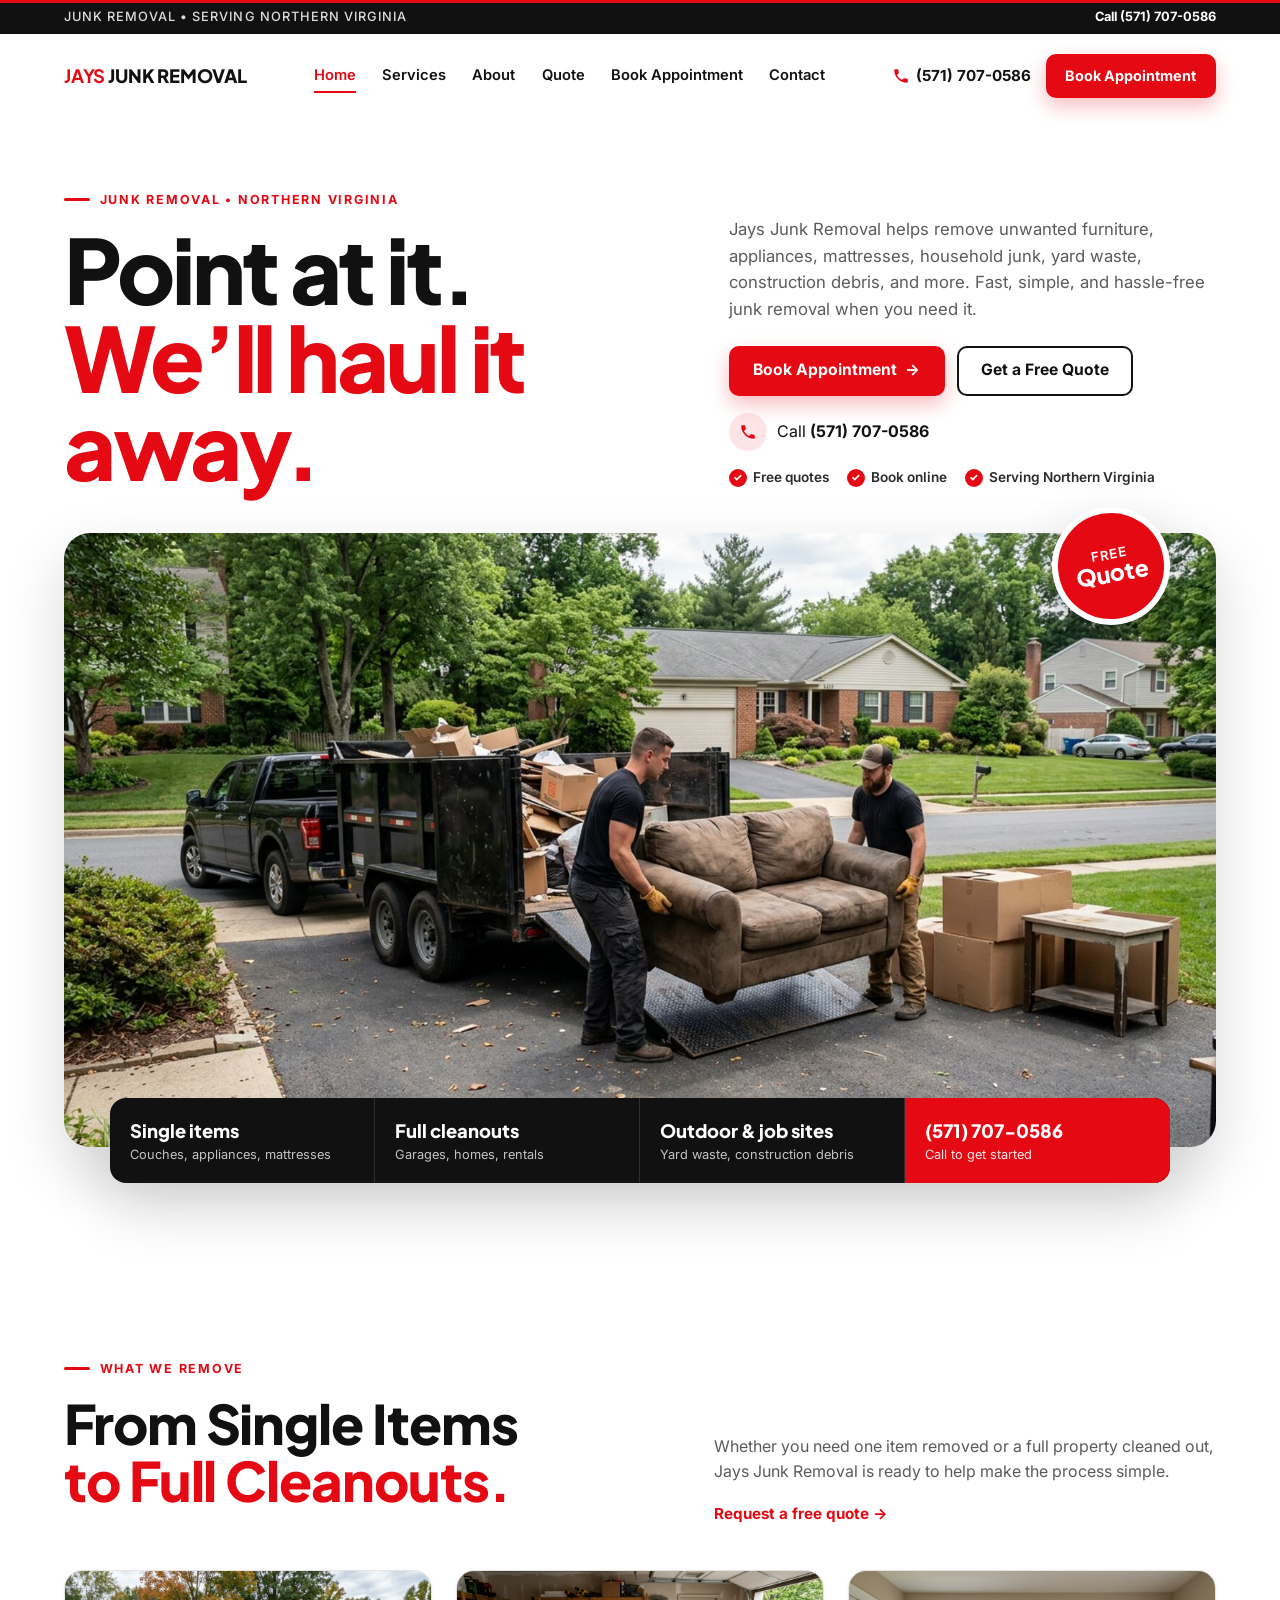
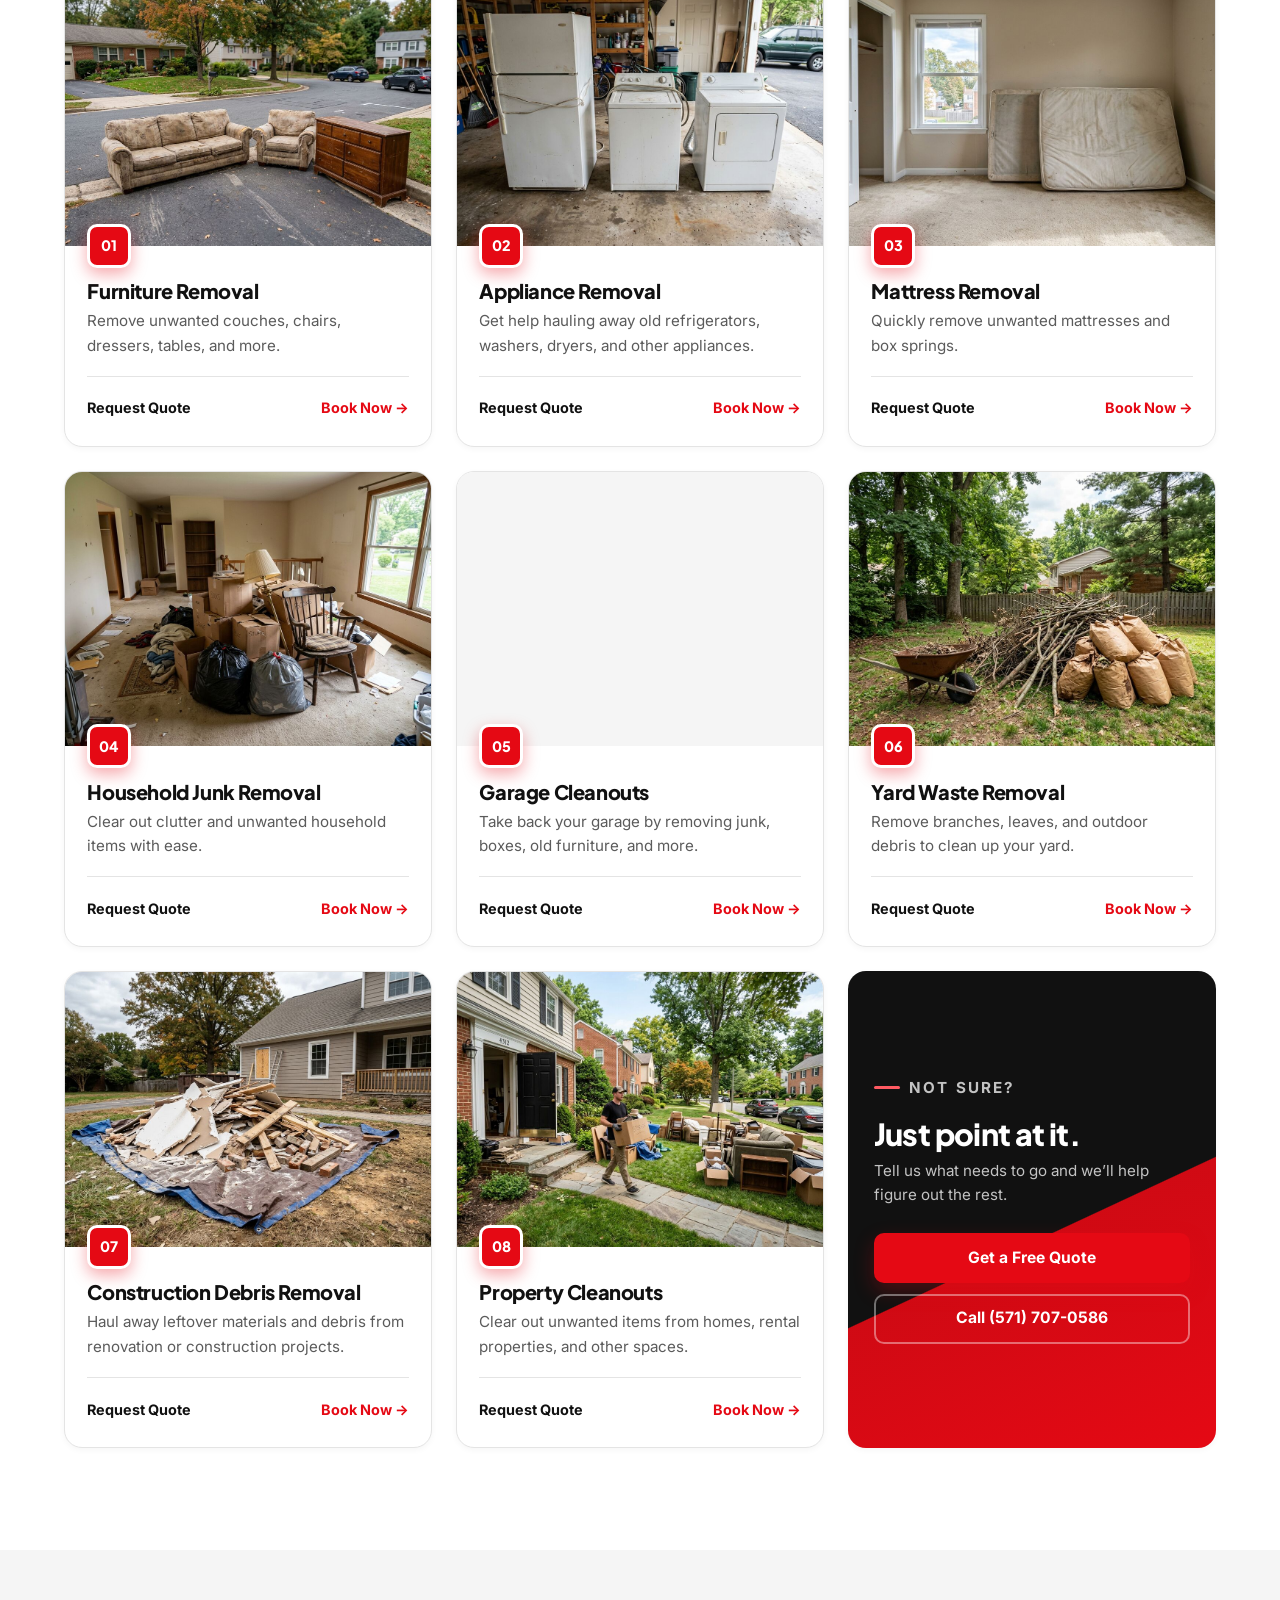
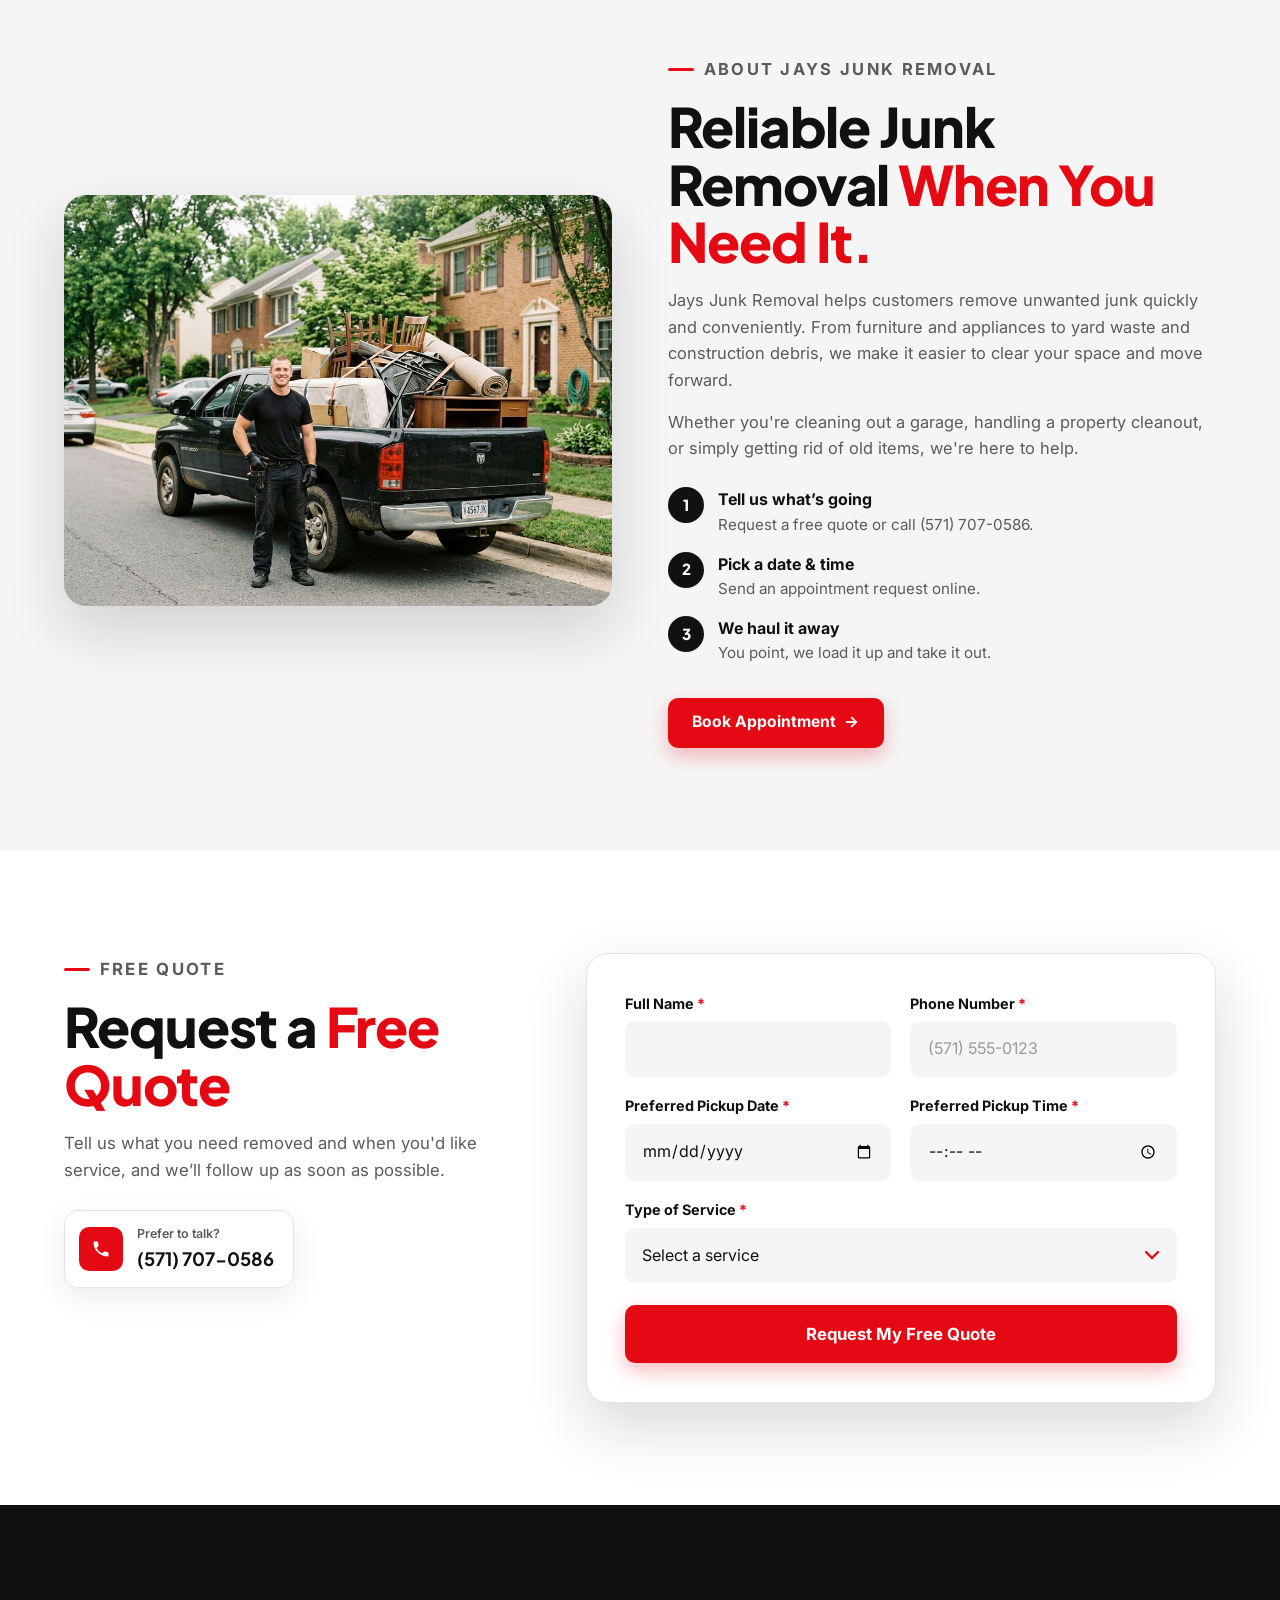
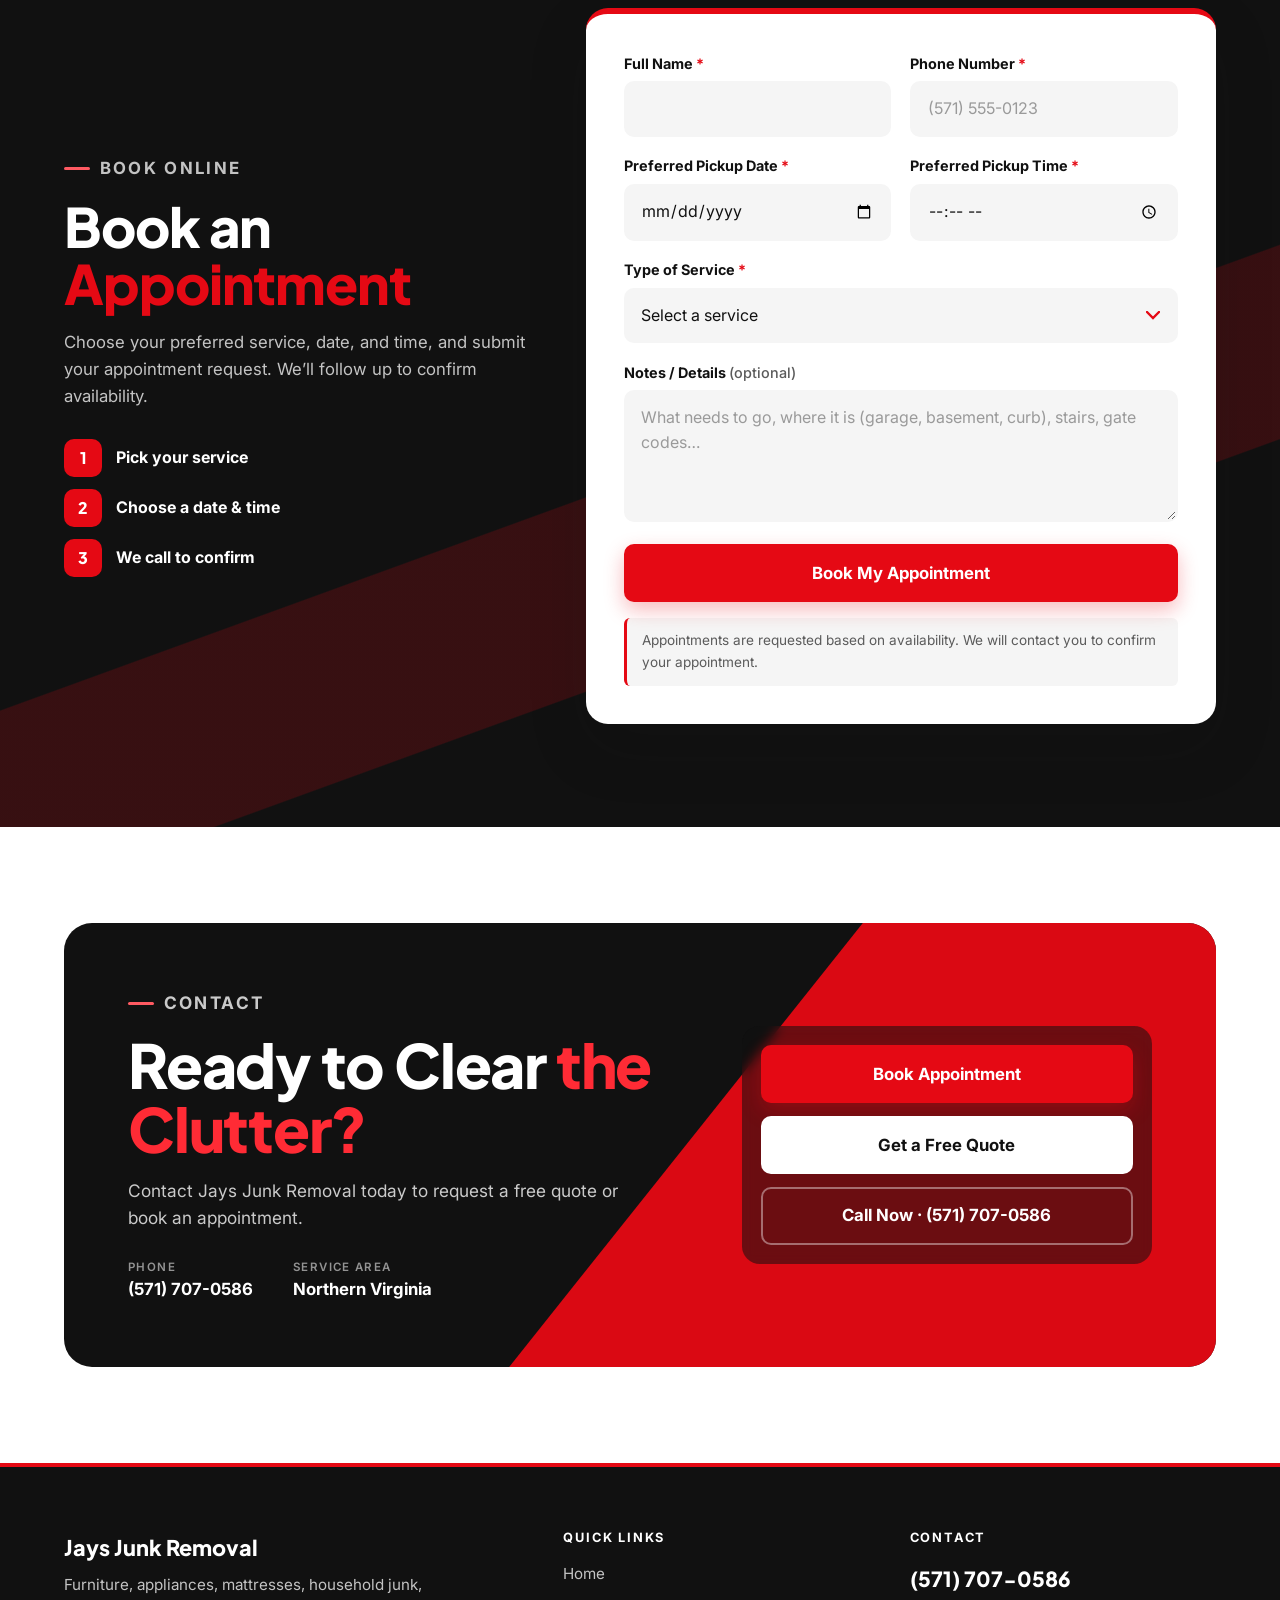
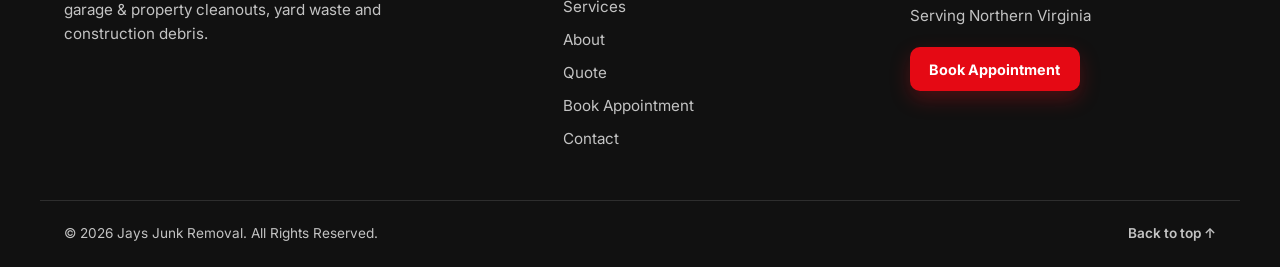
==== commit 2c9bfeea: "Remove leftover badge from the About section photo (6aecb5d9ecfdbf0bffa562eb) Co-Authored-By: angeli" ====
--- a/index.html
+++ b/index.html
@@ -232,7 +232,6 @@
       <div class="container about">
         <div class="about__media reveal">
           <img src="assets/photos/about.jpg" alt="Jays Junk Removal crew member next to a loaded pickup truck in a Northern Virginia neighborhood" width="1000" height="747" loading="lazy" decoding="async">
-          <div class="about__tag"><span>Jays Junk Removal<br><small>Northern Virginia</small></span></div>
         </div>
         <div class="about__copy reveal">
           <p class="kicker">About Jays Junk Removal</p>
--- a/styles.css
+++ b/styles.css
@@ -271,13 +271,6 @@
 .about { display: grid; grid-template-columns: 1fr 1fr; gap: 3.5rem; align-items: center; }
 .about__media { position: relative; }
 .about__media > img { border-radius: 22px; box-shadow: var(--shadow-lg); width: 100%; aspect-ratio: 4/3; object-fit: cover; background: var(--white); }
-.about__tag {
-  position: absolute; left: -14px; bottom: 24px;
-  display: flex; align-items: center; gap: .7rem;
-  background: var(--white); border-radius: 14px; padding: .7rem 1rem .7rem .7rem;
-  box-shadow: var(--shadow-lg); font-weight: 800; font-family: var(--font-display); line-height: 1.2; font-size: .95rem;
-}
-.about__tag small { font-family: var(--font-body); font-weight: 600; color: var(--red); font-size: .78rem; }
 .about__copy > p { color: var(--muted); font-size: 1.03rem; }
 .about__steps { display: grid; gap: .9rem; margin: 1.6rem 0 2rem; }
 .about__steps li { display: flex; gap: .9rem; align-items: flex-start; font-size: .95rem; color: var(--muted); }
@@ -465,7 +458,6 @@
   .service-card--cta { grid-column: 1 / -1; }
 
   .about { grid-template-columns: 1fr; gap: 2.5rem; }
-  .about__tag { left: 12px; }
 
   .form-layout { grid-template-columns: 1fr; gap: 2rem; }
   .form-layout__intro { position: static; }
@@ -521,4 +513,3 @@
   .js .reveal { opacity: 1; transform: none; }
 }
 
-/* Logo panel on the "Not sure?" service card */
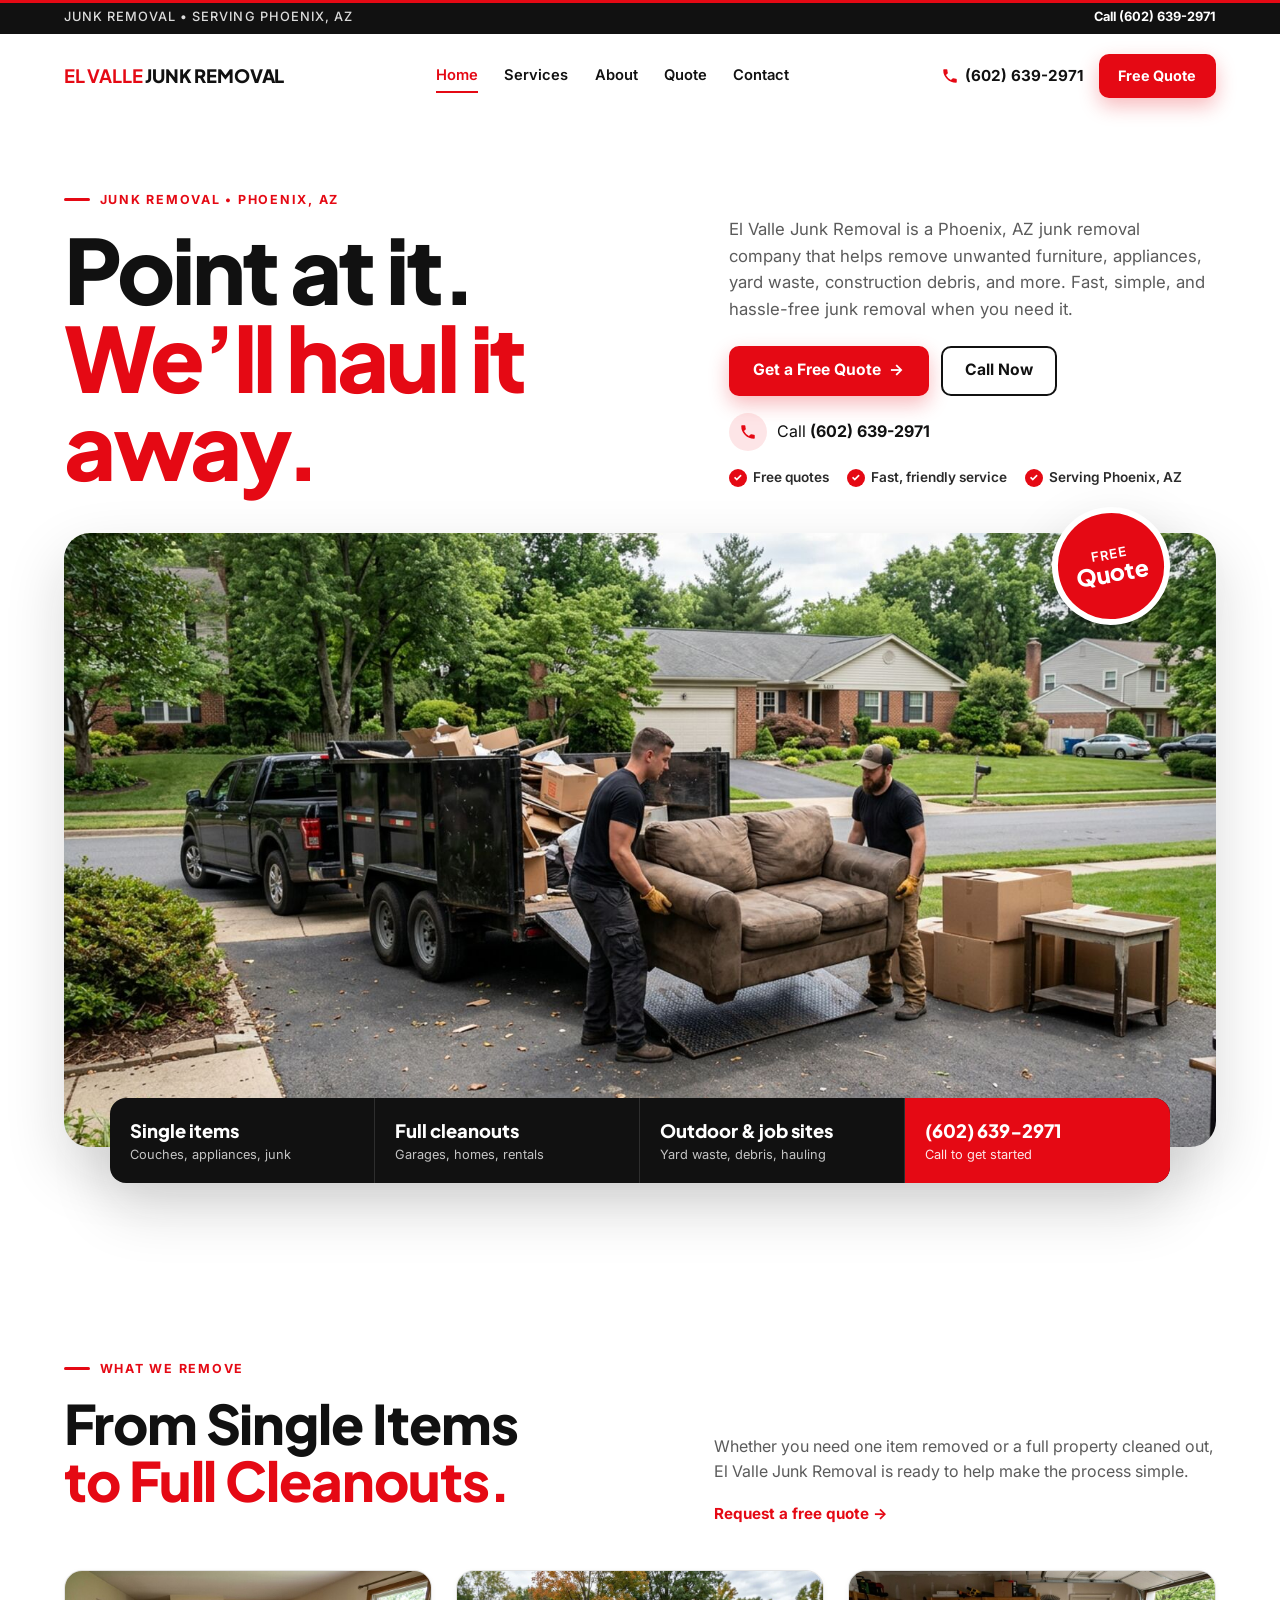
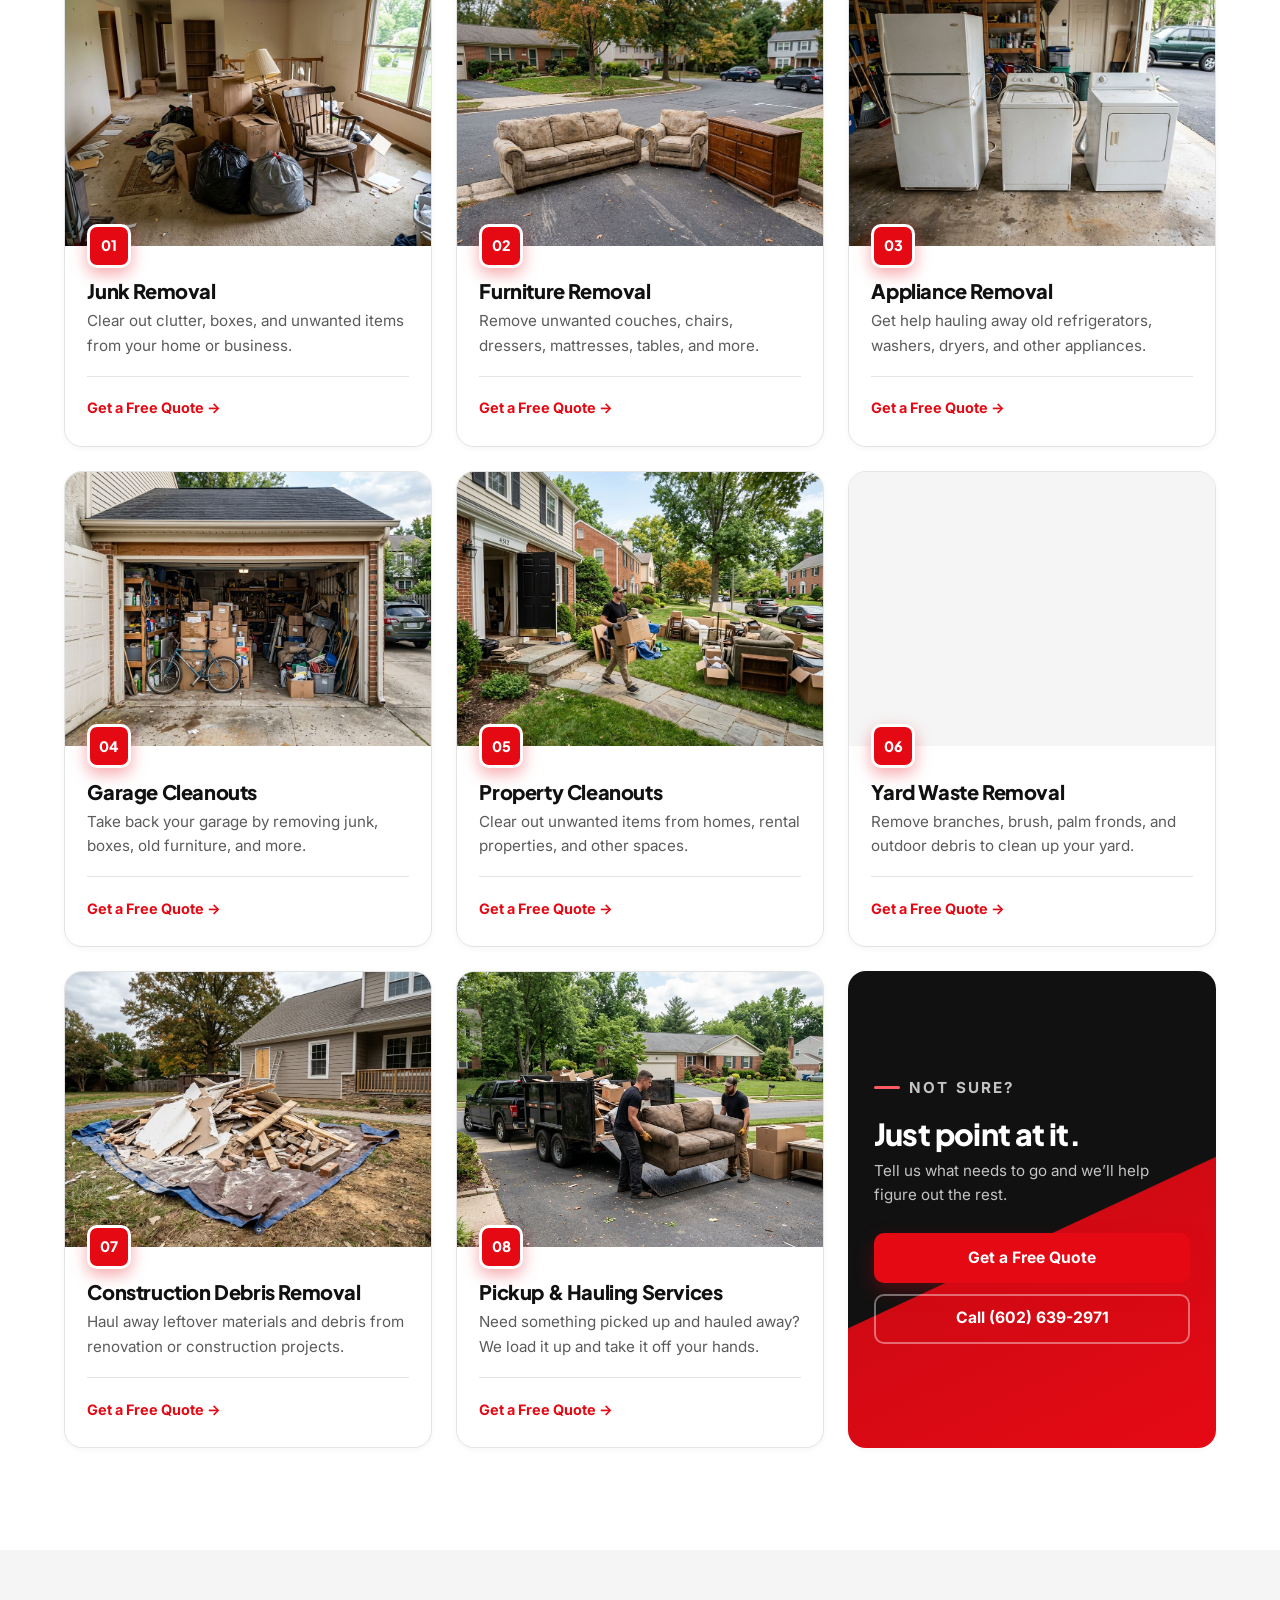
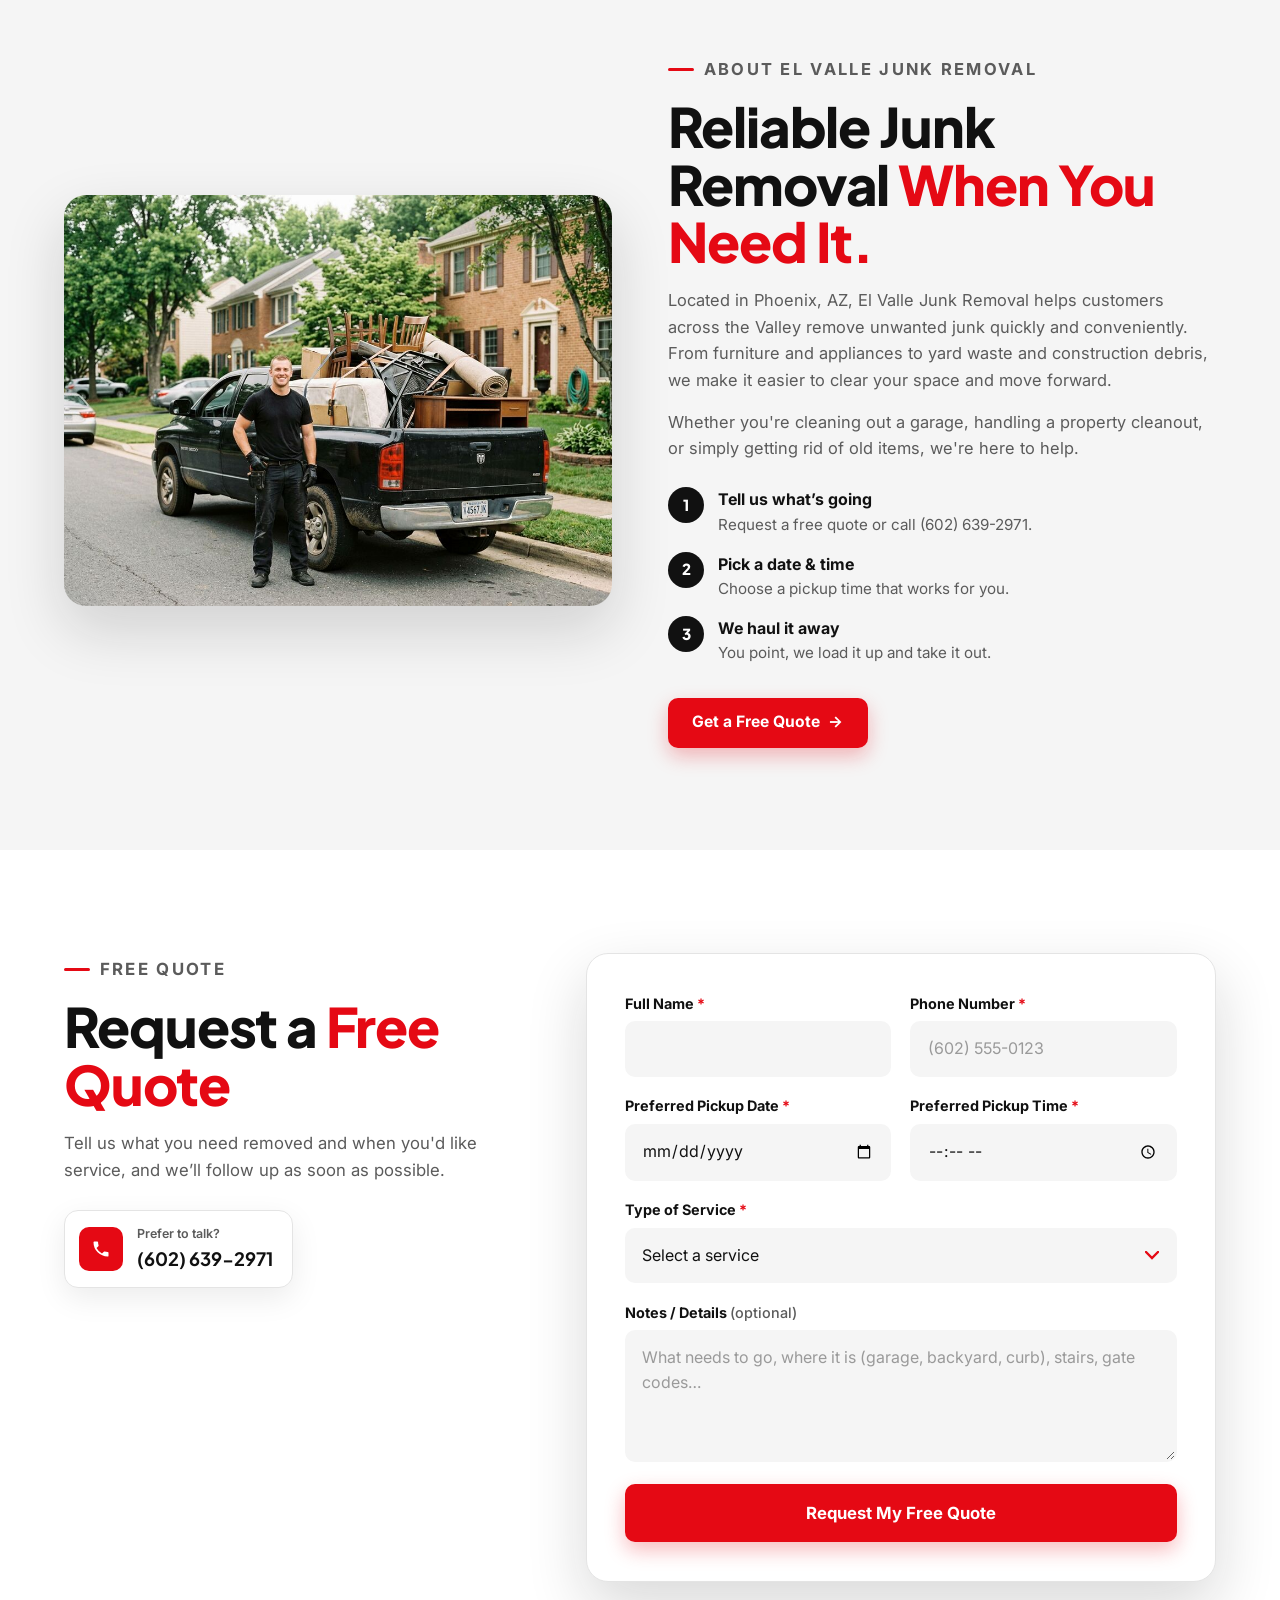
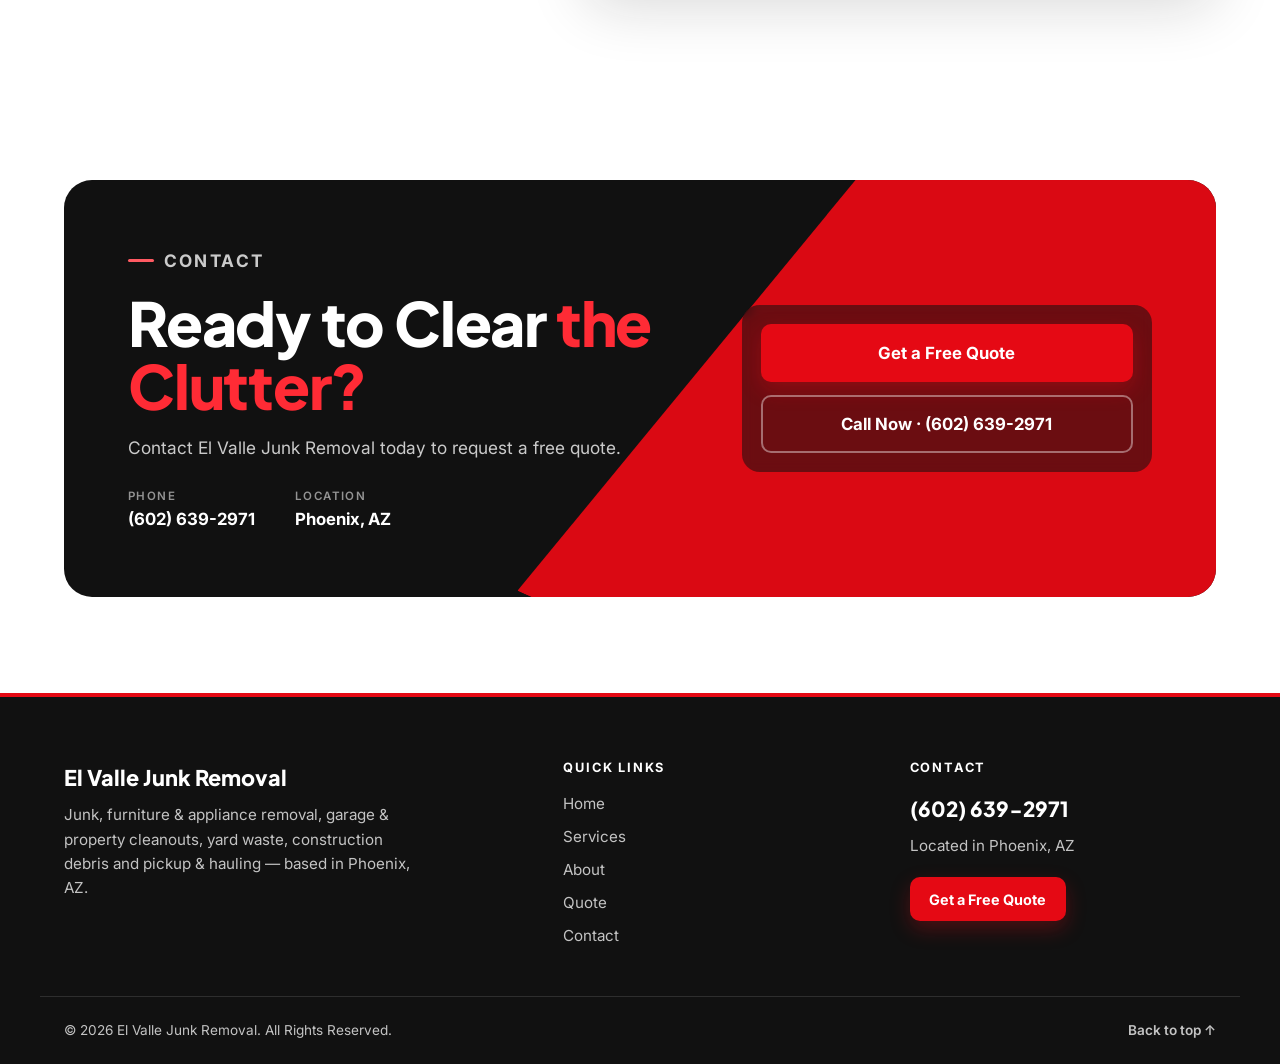
==== commit 913e4522: "Rebrand site for El Valle Junk Removal and keep only the free quote form (6aef95767c7577c34cc4f6c1) " ====
--- a/index.html
+++ b/index.html
@@ -3,14 +3,14 @@
 <head>
   <meta charset="UTF-8">
   <meta name="viewport" content="width=device-width, initial-scale=1">
-  <title>Jays Junk Removal | Junk Removal Services in Northern Virginia</title>
-  <meta name="description" content="Jays Junk Removal offers furniture removal, appliance removal, mattress removal, garage cleanouts, yard waste removal, construction debris removal, and property cleanouts. Request a free quote or book an appointment today.">
+  <title>El Valle Junk Removal | Junk Removal Services in Phoenix, AZ</title>
+  <meta name="description" content="El Valle Junk Removal offers junk removal, furniture removal, appliance removal, garage cleanouts, property cleanouts, yard waste removal, construction debris removal, and pickup &amp; hauling services in Phoenix, AZ. Request a free quote today.">
   <meta name="theme-color" content="#E50914">
 
   <!-- Open Graph -->
   <meta property="og:type" content="website">
-  <meta property="og:title" content="Jays Junk Removal | Junk Removal Services in Northern Virginia">
-  <meta property="og:description" content="Furniture, appliance, mattress, household, garage, yard waste, construction debris and property cleanouts across Northern Virginia. Request a free quote or book an appointment.">
+  <meta property="og:title" content="El Valle Junk Removal | Junk Removal Services in Phoenix, AZ">
+  <meta property="og:description" content="Junk, furniture and appliance removal, garage and property cleanouts, yard waste, construction debris and pickup &amp; hauling across Phoenix, AZ. Request a free quote today.">
 
   <link rel="preconnect" href="https://fonts.googleapis.com">
   <link rel="preconnect" href="https://fonts.gstatic.com" crossorigin>
@@ -23,10 +23,11 @@
   {
     "@context": "https://schema.org",
     "@type": "LocalBusiness",
-    "name": "Jays Junk Removal",
-    "telephone": "+1-571-707-0586",
-    "areaServed": "Northern Virginia",
-    "description": "Junk removal in Northern Virginia: furniture, appliances, mattresses, household junk, garage cleanouts, yard waste, construction debris and property cleanouts."
+    "name": "El Valle Junk Removal",
+    "telephone": "+1-602-639-2971",
+    "areaServed": "Phoenix, AZ",
+    "address": { "@type": "PostalAddress", "addressLocality": "Phoenix", "addressRegion": "AZ", "addressCountry": "US" },
+    "description": "Junk removal in Phoenix, AZ: junk removal, furniture, appliances, garage cleanouts, property cleanouts, yard waste, construction debris and pickup & hauling."
   }
   </script>
 </head>
@@ -37,13 +38,13 @@
   <header class="site-header" id="top">
     <div class="topbar">
       <div class="container topbar__inner">
-        <span>Junk removal • Serving Northern Virginia</span>
-        <a href="tel:5717070586">Call (571) 707-0586</a>
+        <span>Junk removal • Serving Phoenix, AZ</span>
+        <a href="tel:6026392971">Call (602) 639-2971</a>
       </div>
     </div>
     <div class="container header__inner">
-      <a href="#home" class="brand" aria-label="Jays Junk Removal home">
-        <span class="brand__text"><strong>Jays</strong> Junk Removal</span>
+      <a href="#home" class="brand" aria-label="El Valle Junk Removal home">
+        <span class="brand__text"><strong>El Valle</strong> Junk Removal</span>
       </a>
 
       <nav class="nav" id="site-nav" aria-label="Primary">
@@ -52,22 +53,20 @@
           <li><a href="#services">Services</a></li>
           <li><a href="#about">About</a></li>
           <li><a href="#quote">Quote</a></li>
-          <li><a href="#book">Book Appointment</a></li>
           <li><a href="#contact">Contact</a></li>
         </ul>
         <div class="nav__mobile-cta">
-          <a href="#book" class="btn btn--red btn--block">Book Appointment</a>
-          <a href="#quote" class="btn btn--outline btn--block">Get a Free Quote</a>
-          <a href="tel:5717070586" class="btn btn--dark btn--block">Call (571) 707-0586</a>
+          <a href="#quote" class="btn btn--red btn--block">Get a Free Quote</a>
+          <a href="tel:6026392971" class="btn btn--dark btn--block">Call (602) 639-2971</a>
         </div>
       </nav>
 
       <div class="header__actions">
-        <a href="tel:5717070586" class="header__phone">
+        <a href="tel:6026392971" class="header__phone">
           <svg aria-hidden="true" viewBox="0 0 24 24" width="18" height="18"><path fill="currentColor" d="M6.6 10.8a15.1 15.1 0 0 0 6.6 6.6l2.2-2.2a1 1 0 0 1 1-.25 11.4 11.4 0 0 0 3.6.57 1 1 0 0 1 1 1V20a1 1 0 0 1-1 1A17 17 0 0 1 3 4a1 1 0 0 1 1-1h3.5a1 1 0 0 1 1 1c0 1.25.2 2.45.57 3.57a1 1 0 0 1-.25 1z"/></svg>
-          (571) 707-0586
+          (602) 639-2971
         </a>
-        <a href="#book" class="btn btn--red btn--sm">Book Appointment</a>
+        <a href="#quote" class="btn btn--red btn--sm">Free Quote</a>
         <button class="nav-toggle" type="button" aria-controls="site-nav" aria-expanded="false" aria-label="Open menu">
           <span></span><span></span><span></span>
         </button>
@@ -81,37 +80,37 @@
       <div class="container">
         <div class="hero__grid">
           <div class="hero__copy">
-            <p class="eyebrow">Junk removal • Northern Virginia</p>
+            <p class="eyebrow">Junk removal • Phoenix, AZ</p>
             <h1 id="hero-title" class="hero__title">Point at it.<br><span class="text-red">We’ll haul it away.</span></h1>
           </div>
           <div class="hero__side">
-            <p class="hero__lead">Jays Junk Removal helps remove unwanted furniture, appliances, mattresses, household junk, yard waste, construction debris, and more. Fast, simple, and hassle-free junk removal when you need it.</p>
+            <p class="hero__lead">El Valle Junk Removal is a Phoenix, AZ junk removal company that helps remove unwanted furniture, appliances, yard waste, construction debris, and more. Fast, simple, and hassle-free junk removal when you need it.</p>
             <div class="hero__ctas">
-              <a href="#book" class="btn btn--red">Book Appointment <span aria-hidden="true">→</span></a>
-              <a href="#quote" class="btn btn--outline">Get a Free Quote</a>
-            </div>
-            <a href="tel:5717070586" class="hero__call">
+              <a href="#quote" class="btn btn--red">Get a Free Quote <span aria-hidden="true">→</span></a>
+              <a href="tel:6026392971" class="btn btn--outline">Call Now</a>
+            </div>
+            <a href="tel:6026392971" class="hero__call">
               <span class="hero__call-icon" aria-hidden="true"><svg viewBox="0 0 24 24" width="18" height="18"><path fill="currentColor" d="M6.6 10.8a15.1 15.1 0 0 0 6.6 6.6l2.2-2.2a1 1 0 0 1 1-.25 11.4 11.4 0 0 0 3.6.57 1 1 0 0 1 1 1V20a1 1 0 0 1-1 1A17 17 0 0 1 3 4a1 1 0 0 1 1-1h3.5a1 1 0 0 1 1 1c0 1.25.2 2.45.57 3.57a1 1 0 0 1-.25 1z"/></svg></span>
-              <span>Call <strong>(571) 707-0586</strong></span>
+              <span>Call <strong>(602) 639-2971</strong></span>
             </a>
             <ul class="hero__checks">
               <li>Free quotes</li>
-              <li>Book online</li>
-              <li>Serving Northern Virginia</li>
+              <li>Fast, friendly service</li>
+              <li>Serving Phoenix, AZ</li>
             </ul>
           </div>
         </div>
 
         <div class="hero__media">
-          <img src="assets/photos/hero.jpg" alt="Two Jays Junk Removal crew members loading an old couch into a dump trailer in a suburban driveway" width="1600" height="995" fetchpriority="high">
+          <img src="assets/photos/hero.jpg" alt="Two El Valle Junk Removal crew members loading an old couch into a dump trailer in a suburban driveway" width="1600" height="995" fetchpriority="high">
           <a href="#quote" class="hero__badge" aria-label="Get a free quote">
             <span>Free</span><strong>Quote</strong>
           </a>
           <ul class="hero__bar" aria-label="What we handle">
-            <li><strong>Single items</strong><span>Couches, appliances, mattresses</span></li>
+            <li><strong>Single items</strong><span>Couches, appliances, junk</span></li>
             <li><strong>Full cleanouts</strong><span>Garages, homes, rentals</span></li>
-            <li><strong>Outdoor &amp; job sites</strong><span>Yard waste, construction debris</span></li>
-            <li><a href="tel:5717070586"><strong>(571) 707-0586</strong><span>Call to get started</span></a></li>
+            <li><strong>Outdoor &amp; job sites</strong><span>Yard waste, debris, hauling</span></li>
+            <li><a href="tel:6026392971"><strong>(602) 639-2971</strong><span>Call to get started</span></a></li>
           </ul>
         </div>
       </div>
@@ -126,89 +125,82 @@
             <h2 id="services-title" class="section-title">From Single Items<br><span class="text-red">to Full Cleanouts.</span></h2>
           </div>
           <div class="section-head__side">
-            <p>Whether you need one item removed or a full property cleaned out, Jays Junk Removal is ready to help make the process simple.</p>
+            <p>Whether you need one item removed or a full property cleaned out, El Valle Junk Removal is ready to help make the process simple.</p>
             <a href="#quote" class="link-arrow">Request a free quote <span aria-hidden="true">→</span></a>
           </div>
         </div>
 
         <div class="services-grid">
           <article class="service-card reveal">
+            <div class="service-card__media"><img src="assets/photos/household.jpg" alt="Boxes, bags, a chair and a lamp piled up for junk removal" width="1000" height="747" loading="lazy" decoding="async"></div>
+            <div class="service-card__body">
+              <span class="service-card__icon" aria-hidden="true">01</span>
+              <h3>Junk Removal</h3>
+              <p>Clear out clutter, boxes, and unwanted items from your home or business.</p>
+              <div class="service-card__links"><a href="#quote" data-service="Junk Removal">Get a Free Quote →</a></div>
+            </div>
+          </article>
+          <article class="service-card reveal">
             <div class="service-card__media"><img src="assets/photos/furniture.jpg" alt="Old sofa, armchair and dresser at the curb ready for removal" width="1000" height="747" loading="lazy" decoding="async"></div>
             <div class="service-card__body">
-              <span class="service-card__icon" aria-hidden="true">01</span>
+              <span class="service-card__icon" aria-hidden="true">02</span>
               <h3>Furniture Removal</h3>
-              <p>Remove unwanted couches, chairs, dressers, tables, and more.</p>
-              <div class="service-card__links"><a href="#quote" data-service="Furniture Removal">Request Quote</a><a href="#book" data-service="Furniture Removal">Book Now →</a></div>
-            </div>
-          </article>
-
+              <p>Remove unwanted couches, chairs, dressers, mattresses, tables, and more.</p>
+              <div class="service-card__links"><a href="#quote" data-service="Furniture Removal">Get a Free Quote →</a></div>
+            </div>
+          </article>
           <article class="service-card reveal">
             <div class="service-card__media"><img src="assets/photos/appliances.jpg" alt="Old refrigerator, washer and dryer in a garage for appliance removal" width="1000" height="747" loading="lazy" decoding="async"></div>
             <div class="service-card__body">
-              <span class="service-card__icon" aria-hidden="true">02</span>
+              <span class="service-card__icon" aria-hidden="true">03</span>
               <h3>Appliance Removal</h3>
               <p>Get help hauling away old refrigerators, washers, dryers, and other appliances.</p>
-              <div class="service-card__links"><a href="#quote" data-service="Appliance Removal">Request Quote</a><a href="#book" data-service="Appliance Removal">Book Now →</a></div>
-            </div>
-          </article>
-
-          <article class="service-card reveal">
-            <div class="service-card__media"><img src="assets/photos/mattress.jpg" alt="Used mattress and box spring leaning against a bedroom wall" width="1000" height="747" loading="lazy" decoding="async"></div>
-            <div class="service-card__body">
-              <span class="service-card__icon" aria-hidden="true">03</span>
-              <h3>Mattress Removal</h3>
-              <p>Quickly remove unwanted mattresses and box springs.</p>
-              <div class="service-card__links"><a href="#quote" data-service="Mattress Removal">Request Quote</a><a href="#book" data-service="Mattress Removal">Book Now →</a></div>
-            </div>
-          </article>
-
-          <article class="service-card reveal">
-            <div class="service-card__media"><img src="assets/photos/household.jpg" alt="Boxes, bags, a chair and a lamp from a household clear-out" width="1000" height="747" loading="lazy" decoding="async"></div>
+              <div class="service-card__links"><a href="#quote" data-service="Appliance Removal">Get a Free Quote →</a></div>
+            </div>
+          </article>
+          <article class="service-card reveal">
+            <div class="service-card__media"><img src="assets/photos/garage.jpg" alt="Cluttered garage filled with boxes, a bike and shelving" width="1000" height="747" loading="lazy" decoding="async"></div>
             <div class="service-card__body">
               <span class="service-card__icon" aria-hidden="true">04</span>
-              <h3>Household Junk Removal</h3>
-              <p>Clear out clutter and unwanted household items with ease.</p>
-              <div class="service-card__links"><a href="#quote" data-service="Household Junk Removal">Request Quote</a><a href="#book" data-service="Household Junk Removal">Book Now →</a></div>
-            </div>
-          </article>
-
-          <article class="service-card reveal">
-            <div class="service-card__media"><img src="assets/photos/garage.jpg" alt="Cluttered garage filled with boxes, a bike and shelving" width="1000" height="747" loading="lazy" decoding="async"></div>
-            <div class="service-card__body">
-              <span class="service-card__icon" aria-hidden="true">05</span>
               <h3>Garage Cleanouts</h3>
               <p>Take back your garage by removing junk, boxes, old furniture, and more.</p>
-              <div class="service-card__links"><a href="#quote" data-service="Garage Cleanouts">Request Quote</a><a href="#book" data-service="Garage Cleanouts">Book Now →</a></div>
-            </div>
-          </article>
-
+              <div class="service-card__links"><a href="#quote" data-service="Garage Cleanouts">Get a Free Quote →</a></div>
+            </div>
+          </article>
+          <article class="service-card reveal">
+            <div class="service-card__media"><img src="assets/photos/property.jpg" alt="Crew member carrying boxes out of a house during a property cleanout" width="1000" height="747" loading="lazy" decoding="async"></div>
+            <div class="service-card__body">
+              <span class="service-card__icon" aria-hidden="true">05</span>
+              <h3>Property Cleanouts</h3>
+              <p>Clear out unwanted items from homes, rental properties, and other spaces.</p>
+              <div class="service-card__links"><a href="#quote" data-service="Property Cleanouts">Get a Free Quote →</a></div>
+            </div>
+          </article>
           <article class="service-card reveal">
             <div class="service-card__media"><img src="assets/photos/yard-waste.jpg" alt="Pile of cut branches, leaf bags and a wheelbarrow in a backyard" width="1000" height="747" loading="lazy" decoding="async"></div>
             <div class="service-card__body">
               <span class="service-card__icon" aria-hidden="true">06</span>
               <h3>Yard Waste Removal</h3>
-              <p>Remove branches, leaves, and outdoor debris to clean up your yard.</p>
-              <div class="service-card__links"><a href="#quote" data-service="Yard Waste Removal">Request Quote</a><a href="#book" data-service="Yard Waste Removal">Book Now →</a></div>
-            </div>
-          </article>
-
+              <p>Remove branches, brush, palm fronds, and outdoor debris to clean up your yard.</p>
+              <div class="service-card__links"><a href="#quote" data-service="Yard Waste Removal">Get a Free Quote →</a></div>
+            </div>
+          </article>
           <article class="service-card reveal">
             <div class="service-card__media"><img src="assets/photos/construction.jpg" alt="Broken drywall, scrap lumber and bricks from a renovation" width="1000" height="747" loading="lazy" decoding="async"></div>
             <div class="service-card__body">
               <span class="service-card__icon" aria-hidden="true">07</span>
               <h3>Construction Debris Removal</h3>
               <p>Haul away leftover materials and debris from renovation or construction projects.</p>
-              <div class="service-card__links"><a href="#quote" data-service="Construction Debris Removal">Request Quote</a><a href="#book" data-service="Construction Debris Removal">Book Now →</a></div>
-            </div>
-          </article>
-
-          <article class="service-card reveal">
-            <div class="service-card__media"><img src="assets/photos/property.jpg" alt="Crew member carrying boxes out of a house during a property cleanout" width="1000" height="747" loading="lazy" decoding="async"></div>
+              <div class="service-card__links"><a href="#quote" data-service="Construction Debris Removal">Get a Free Quote →</a></div>
+            </div>
+          </article>
+          <article class="service-card reveal">
+            <div class="service-card__media"><img src="assets/photos/hero.jpg" alt="Crew loading an old couch into a trailer for pickup and hauling" width="1600" height="995" loading="lazy" decoding="async"></div>
             <div class="service-card__body">
               <span class="service-card__icon" aria-hidden="true">08</span>
-              <h3>Property Cleanouts</h3>
-              <p>Clear out unwanted items from homes, rental properties, and other spaces.</p>
-              <div class="service-card__links"><a href="#quote" data-service="Property Cleanouts">Request Quote</a><a href="#book" data-service="Property Cleanouts">Book Now →</a></div>
+              <h3>Pickup &amp; Hauling Services</h3>
+              <p>Need something picked up and hauled away? We load it up and take it off your hands.</p>
+              <div class="service-card__links"><a href="#quote" data-service="Pickup &amp; Hauling Services">Get a Free Quote →</a></div>
             </div>
           </article>
 
@@ -219,7 +211,7 @@
               <p>Tell us what needs to go and we’ll help figure out the rest.</p>
               <div class="service-card__cta-btns">
                 <a href="#quote" class="btn btn--red btn--block">Get a Free Quote</a>
-                <a href="tel:5717070586" class="btn btn--ghost-light btn--block">Call (571) 707-0586</a>
+                <a href="tel:6026392971" class="btn btn--ghost-light btn--block">Call (602) 639-2971</a>
               </div>
             </div>
           </aside>
@@ -231,19 +223,19 @@
     <section class="section section--gray" id="about" aria-labelledby="about-title">
       <div class="container about">
         <div class="about__media reveal">
-          <img src="assets/photos/about.jpg" alt="Jays Junk Removal crew member next to a loaded pickup truck in a Northern Virginia neighborhood" width="1000" height="747" loading="lazy" decoding="async">
+          <img src="assets/photos/about.jpg" alt="El Valle Junk Removal crew member next to a loaded pickup truck in a Phoenix neighborhood" width="1000" height="747" loading="lazy" decoding="async">
         </div>
         <div class="about__copy reveal">
-          <p class="kicker">About Jays Junk Removal</p>
+          <p class="kicker">About El Valle Junk Removal</p>
           <h2 id="about-title" class="section-title">Reliable Junk Removal <span class="text-red">When You Need It.</span></h2>
-          <p>Jays Junk Removal helps customers remove unwanted junk quickly and conveniently. From furniture and appliances to yard waste and construction debris, we make it easier to clear your space and move forward.</p>
+          <p>Located in Phoenix, AZ, El Valle Junk Removal helps customers across the Valley remove unwanted junk quickly and conveniently. From furniture and appliances to yard waste and construction debris, we make it easier to clear your space and move forward.</p>
           <p>Whether you're cleaning out a garage, handling a property cleanout, or simply getting rid of old items, we're here to help.</p>
           <ul class="about__steps">
-            <li><span>1</span><div><strong>Tell us what’s going</strong>Request a free quote or call (571) 707-0586.</div></li>
-            <li><span>2</span><div><strong>Pick a date &amp; time</strong>Send an appointment request online.</div></li>
+            <li><span>1</span><div><strong>Tell us what’s going</strong>Request a free quote or call (602) 639-2971.</div></li>
+            <li><span>2</span><div><strong>Pick a date &amp; time</strong>Choose a pickup time that works for you.</div></li>
             <li><span>3</span><div><strong>We haul it away</strong>You point, we load it up and take it out.</div></li>
           </ul>
-          <a href="#book" class="btn btn--red">Book Appointment <span aria-hidden="true">→</span></a>
+          <a href="#quote" class="btn btn--red">Get a Free Quote <span aria-hidden="true">→</span></a>
         </div>
       </div>
     </section>
@@ -255,9 +247,9 @@
           <p class="kicker">Free quote</p>
           <h2 id="quote-title" class="section-title">Request a <span class="text-red">Free Quote</span></h2>
           <p>Tell us what you need removed and when you'd like service, and we’ll follow up as soon as possible.</p>
-          <a href="tel:5717070586" class="contact-chip">
+          <a href="tel:6026392971" class="contact-chip">
             <span class="contact-chip__icon" aria-hidden="true"><svg viewBox="0 0 24 24" width="20" height="20"><path fill="currentColor" d="M6.6 10.8a15.1 15.1 0 0 0 6.6 6.6l2.2-2.2a1 1 0 0 1 1-.25 11.4 11.4 0 0 0 3.6.57 1 1 0 0 1 1 1V20a1 1 0 0 1-1 1A17 17 0 0 1 3 4a1 1 0 0 1 1-1h3.5a1 1 0 0 1 1 1c0 1.25.2 2.45.57 3.57a1 1 0 0 1-.25 1z"/></svg></span>
-            <span><small>Prefer to talk?</small><strong>(571) 707-0586</strong></span>
+            <span><small>Prefer to talk?</small><strong>(602) 639-2971</strong></span>
           </a>
         </div>
 
@@ -274,7 +266,7 @@
               </div>
               <div class="field">
                 <label for="q-phone">Phone Number <span class="req" aria-hidden="true">*</span></label>
-                <input id="q-phone" name="phone" type="tel" inputmode="tel" autocomplete="tel" placeholder="(571) 555-0123" pattern="[\d\s()+.\-]{10,}" required>
+                <input id="q-phone" name="phone" type="tel" inputmode="tel" autocomplete="tel" placeholder="(602) 555-0123" pattern="[\d\s()+.\-]{10,}" required>
                 <p class="field__error" aria-live="polite"></p>
               </div>
               <div class="field">
@@ -291,16 +283,20 @@
                 <label for="q-service">Type of Service <span class="req" aria-hidden="true">*</span></label>
                 <select id="q-service" name="service" class="js-service-select" required>
                   <option value="" disabled selected>Select a service</option>
+                  <option>Junk Removal</option>
                   <option>Furniture Removal</option>
                   <option>Appliance Removal</option>
-                  <option>Mattress Removal</option>
-                  <option>Household Junk Removal</option>
                   <option>Garage Cleanouts</option>
+                  <option>Property Cleanouts</option>
                   <option>Yard Waste Removal</option>
                   <option>Construction Debris Removal</option>
-                  <option>Property Cleanouts</option>
+                  <option>Pickup &amp; Hauling Services</option>
                 </select>
                 <p class="field__error" aria-live="polite"></p>
+              </div>
+              <div class="field field--full">
+                <label for="q-notes">Notes / Details <span class="optional">(optional)</span></label>
+                <textarea id="q-notes" name="notes" rows="4" placeholder="What needs to go, where it is (garage, backyard, curb), stairs, gate codes…"></textarea>
               </div>
             </div>
 
@@ -311,85 +307,8 @@
           <div class="form-success" hidden tabindex="-1">
             <div class="form-success__icon" aria-hidden="true">✓</div>
             <h3>Quote request received!</h3>
-            <p>Thanks for reaching out to Jays Junk Removal. We’ll follow up as soon as possible. Need us sooner? Call <a href="tel:5717070586">(571) 707-0586</a>.</p>
+            <p>Thanks for reaching out to El Valle Junk Removal. We’ll follow up as soon as possible. Need us sooner? Call <a href="tel:6026392971">(602) 639-2971</a>.</p>
             <button type="button" class="btn btn--outline js-form-reset">Send another request</button>
-          </div>
-        </div>
-      </div>
-    </section>
-
-    <!-- ============ BOOK APPOINTMENT ============ -->
-    <section class="section section--dark" id="book" aria-labelledby="book-title">
-      <div class="book__slash" aria-hidden="true"></div>
-      <div class="container form-layout form-layout--book">
-        <div class="form-layout__intro reveal">
-          <p class="kicker kicker--light">Book online</p>
-          <h2 id="book-title" class="section-title section-title--light">Book an <span class="text-red">Appointment</span></h2>
-          <p>Choose your preferred service, date, and time, and submit your appointment request. We’ll follow up to confirm availability.</p>
-          <ol class="book__steps">
-            <li><span>1</span>Pick your service</li>
-            <li><span>2</span>Choose a date &amp; time</li>
-            <li><span>3</span>We call to confirm</li>
-          </ol>
-        </div>
-
-        <div class="form-card form-card--accent reveal">
-          <form name="appointment-request" method="POST" action="/thank-you.html" data-netlify="true" netlify-honeypot="bot-field" class="js-netlify-form" novalidate>
-            <input type="hidden" name="form-name" value="appointment-request">
-            <p class="hidden-field"><label>Don’t fill this out: <input name="bot-field" tabindex="-1" autocomplete="off"></label></p>
-
-            <div class="form-grid">
-              <div class="field">
-                <label for="b-name">Full Name <span class="req" aria-hidden="true">*</span></label>
-                <input id="b-name" name="full-name" type="text" autocomplete="name" required>
-                <p class="field__error" aria-live="polite"></p>
-              </div>
-              <div class="field">
-                <label for="b-phone">Phone Number <span class="req" aria-hidden="true">*</span></label>
-                <input id="b-phone" name="phone" type="tel" inputmode="tel" autocomplete="tel" placeholder="(571) 555-0123" pattern="[\d\s()+.\-]{10,}" required>
-                <p class="field__error" aria-live="polite"></p>
-              </div>
-              <div class="field">
-                <label for="b-date">Preferred Pickup Date <span class="req" aria-hidden="true">*</span></label>
-                <input id="b-date" name="pickup-date" type="date" class="js-min-today" required>
-                <p class="field__error" aria-live="polite"></p>
-              </div>
-              <div class="field">
-                <label for="b-time">Preferred Pickup Time <span class="req" aria-hidden="true">*</span></label>
-                <input id="b-time" name="pickup-time" type="time" required>
-                <p class="field__error" aria-live="polite"></p>
-              </div>
-              <div class="field field--full">
-                <label for="b-service">Type of Service <span class="req" aria-hidden="true">*</span></label>
-                <select id="b-service" name="service" class="js-service-select" required>
-                  <option value="" disabled selected>Select a service</option>
-                  <option>Furniture Removal</option>
-                  <option>Appliance Removal</option>
-                  <option>Mattress Removal</option>
-                  <option>Household Junk Removal</option>
-                  <option>Garage Cleanouts</option>
-                  <option>Yard Waste Removal</option>
-                  <option>Construction Debris Removal</option>
-                  <option>Property Cleanouts</option>
-                </select>
-                <p class="field__error" aria-live="polite"></p>
-              </div>
-              <div class="field field--full">
-                <label for="b-notes">Notes / Details <span class="optional">(optional)</span></label>
-                <textarea id="b-notes" name="notes" rows="4" placeholder="What needs to go, where it is (garage, basement, curb), stairs, gate codes…"></textarea>
-              </div>
-            </div>
-
-            <button type="submit" class="btn btn--red btn--block btn--lg">Book My Appointment</button>
-            <p class="form-note">Appointments are requested based on availability. We will contact you to confirm your appointment.</p>
-            <p class="form-status" role="alert" aria-live="assertive"></p>
-          </form>
-
-          <div class="form-success" hidden tabindex="-1">
-            <div class="form-success__icon" aria-hidden="true">✓</div>
-            <h3>Appointment request sent!</h3>
-            <p>Thanks for choosing Jays Junk Removal. We’ll contact you to confirm your appointment. Questions? Call <a href="tel:5717070586">(571) 707-0586</a>.</p>
-            <button type="button" class="btn btn--outline js-form-reset">Book another appointment</button>
           </div>
         </div>
       </div>
@@ -402,16 +321,15 @@
           <div class="cta__copy">
             <p class="kicker kicker--light">Contact</p>
             <h2 id="cta-title">Ready to Clear <span class="text-red">the Clutter?</span></h2>
-            <p>Contact Jays Junk Removal today to request a free quote or book an appointment.</p>
+            <p>Contact El Valle Junk Removal today to request a free quote.</p>
             <ul class="cta__info">
-              <li><span>Phone</span><a href="tel:5717070586">(571) 707-0586</a></li>
-              <li><span>Service area</span>Northern Virginia</li>
+              <li><span>Phone</span><a href="tel:6026392971">(602) 639-2971</a></li>
+              <li><span>Location</span>Phoenix, AZ</li>
             </ul>
           </div>
           <div class="cta__btns">
-            <a href="#book" class="btn btn--red btn--lg btn--block">Book Appointment</a>
-            <a href="#quote" class="btn btn--light btn--lg btn--block">Get a Free Quote</a>
-            <a href="tel:5717070586" class="btn btn--ghost-light btn--lg btn--block">Call Now · (571) 707-0586</a>
+            <a href="#quote" class="btn btn--red btn--lg btn--block">Get a Free Quote</a>
+            <a href="tel:6026392971" class="btn btn--ghost-light btn--lg btn--block">Call Now · (602) 639-2971</a>
           </div>
         </div>
       </div>
@@ -422,8 +340,8 @@
   <footer class="footer">
     <div class="container footer__grid">
       <div class="footer__brand">
-        <p class="footer__name">Jays Junk Removal</p>
-        <p>Furniture, appliances, mattresses, household junk, garage &amp; property cleanouts, yard waste and construction debris.</p>
+        <p class="footer__name">El Valle Junk Removal</p>
+        <p>Junk, furniture &amp; appliance removal, garage &amp; property cleanouts, yard waste, construction debris and pickup &amp; hauling — based in Phoenix, AZ.</p>
       </div>
       <div>
         <h3 class="footer__heading">Quick Links</h3>
@@ -432,29 +350,28 @@
           <li><a href="#services">Services</a></li>
           <li><a href="#about">About</a></li>
           <li><a href="#quote">Quote</a></li>
-          <li><a href="#book">Book Appointment</a></li>
           <li><a href="#contact">Contact</a></li>
         </ul>
       </div>
       <div>
         <h3 class="footer__heading">Contact</h3>
         <ul class="footer__links">
-          <li><a href="tel:5717070586" class="footer__phone">(571) 707-0586</a></li>
-          <li>Serving Northern Virginia</li>
+          <li><a href="tel:6026392971" class="footer__phone">(602) 639-2971</a></li>
+          <li>Located in Phoenix, AZ</li>
         </ul>
-        <a href="#book" class="btn btn--red btn--sm footer__btn">Book Appointment</a>
+        <a href="#quote" class="btn btn--red btn--sm footer__btn">Get a Free Quote</a>
       </div>
     </div>
     <div class="container footer__bottom">
-      <p>© 2026 Jays Junk Removal. All Rights Reserved.</p>
+      <p>© 2026 El Valle Junk Removal. All Rights Reserved.</p>
       <a href="#top" class="footer__top">Back to top ↑</a>
     </div>
   </footer>
 
-  <!-- Sticky mobile call/book bar -->
+  <!-- Sticky mobile call/quote bar -->
   <div class="mobile-bar" aria-label="Quick actions">
-    <a href="tel:5717070586" class="mobile-bar__call">Call Now</a>
-    <a href="#book" class="mobile-bar__book">Book Appointment</a>
+    <a href="tel:6026392971" class="mobile-bar__call">Call Now</a>
+    <a href="#quote" class="mobile-bar__quote">Free Quote</a>
   </div>
 
   <script src="script.js" defer></script>
--- a/styles.css
+++ b/styles.css
@@ -1,5 +1,5 @@
 /* =========================================================
-   Jays Junk Removal — styles
+   El Valle Junk Removal — styles
    Palette: black #111111 · red #E50914 · white · light gray #F5F5F5
    ========================================================= */
 
@@ -355,19 +355,6 @@
 .form-success a { color: var(--red); font-weight: 700; }
 @keyframes pop { from { transform: scale(.4); opacity: 0; } to { transform: scale(1); opacity: 1; } }
 
-/* ---------- Book section ---------- */
-.book__slash {
-  position: absolute; inset: 0; pointer-events: none;
-  background: linear-gradient(160deg, transparent 0 58%, rgba(229,9,20,.18) 58.1% 72%, transparent 72.1%);
-}
-.form-layout--book { position: relative; }
-.book__steps { display: grid; gap: .75rem; margin-top: 1.8rem; }
-.book__steps li { display: flex; align-items: center; gap: .85rem; font-weight: 700; }
-.book__steps span {
-  display: grid; place-items: center; width: 38px; height: 38px; border-radius: 10px;
-  background: var(--red); color: var(--white); font-family: var(--font-display); font-weight: 800;
-}
-
 /* ---------- Final CTA ---------- */
 .cta { padding: clamp(4rem, 8vw, 6rem) 0; }
 .cta__panel {
@@ -503,7 +490,7 @@
     font-weight: 800; text-decoration: none; font-size: .95rem;
   }
   .mobile-bar__call { background: var(--black); color: var(--white); }
-  .mobile-bar__book { background: var(--red); color: var(--white); }
+  .mobile-bar__quote { background: var(--red); color: var(--white); }
   body.nav-open .mobile-bar { display: none; }
 }
 
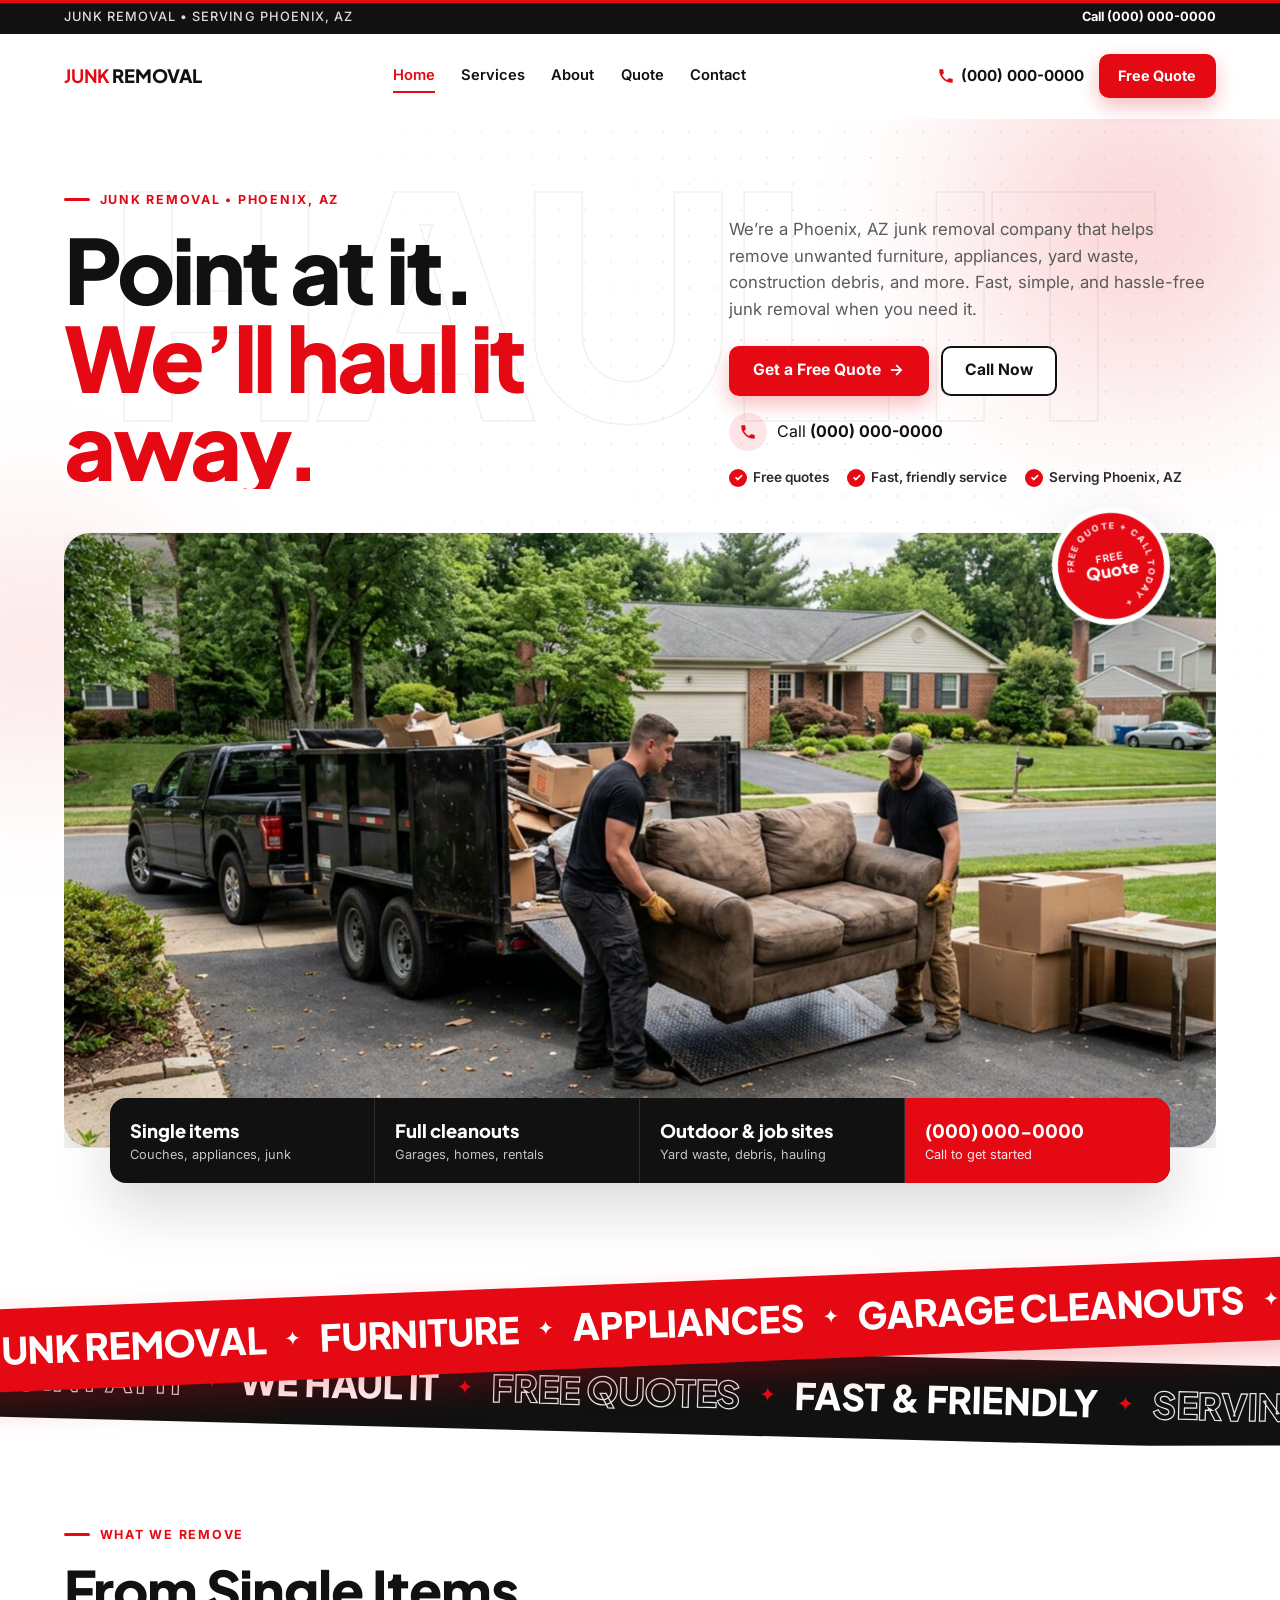
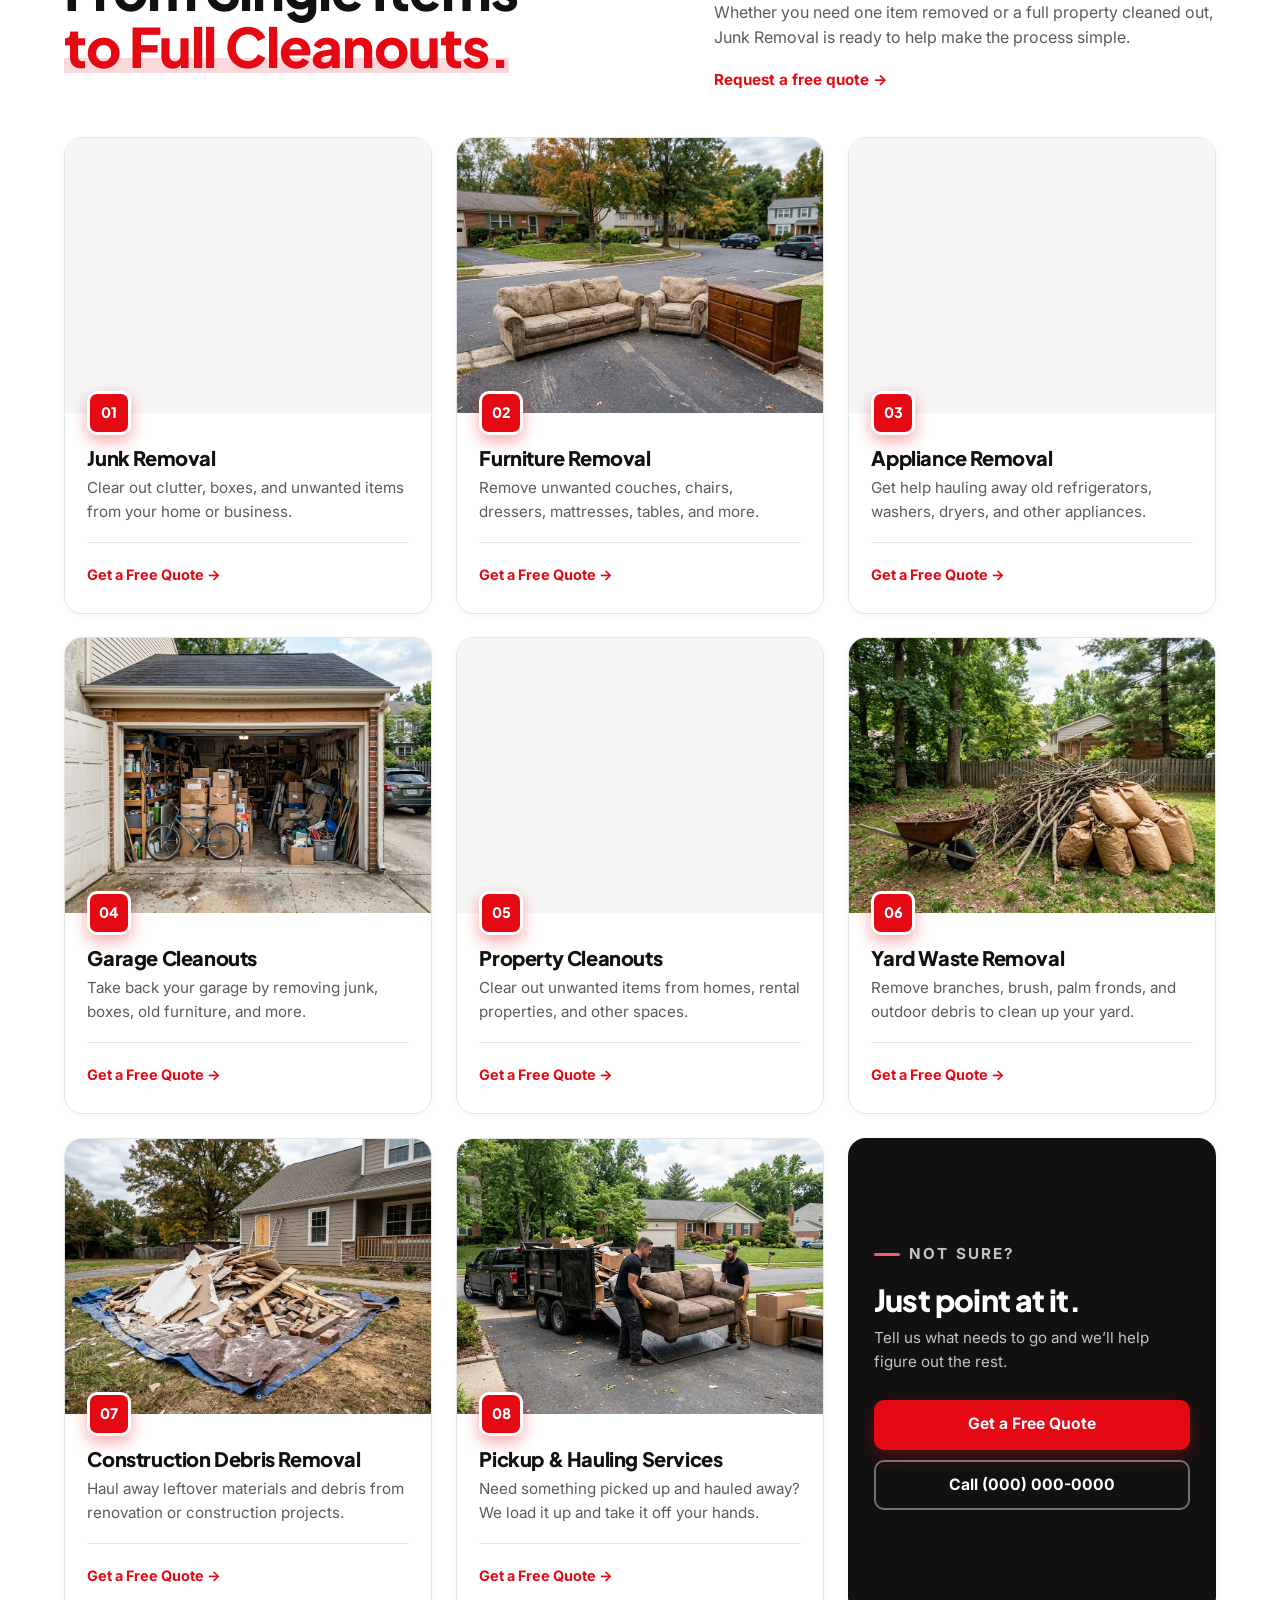
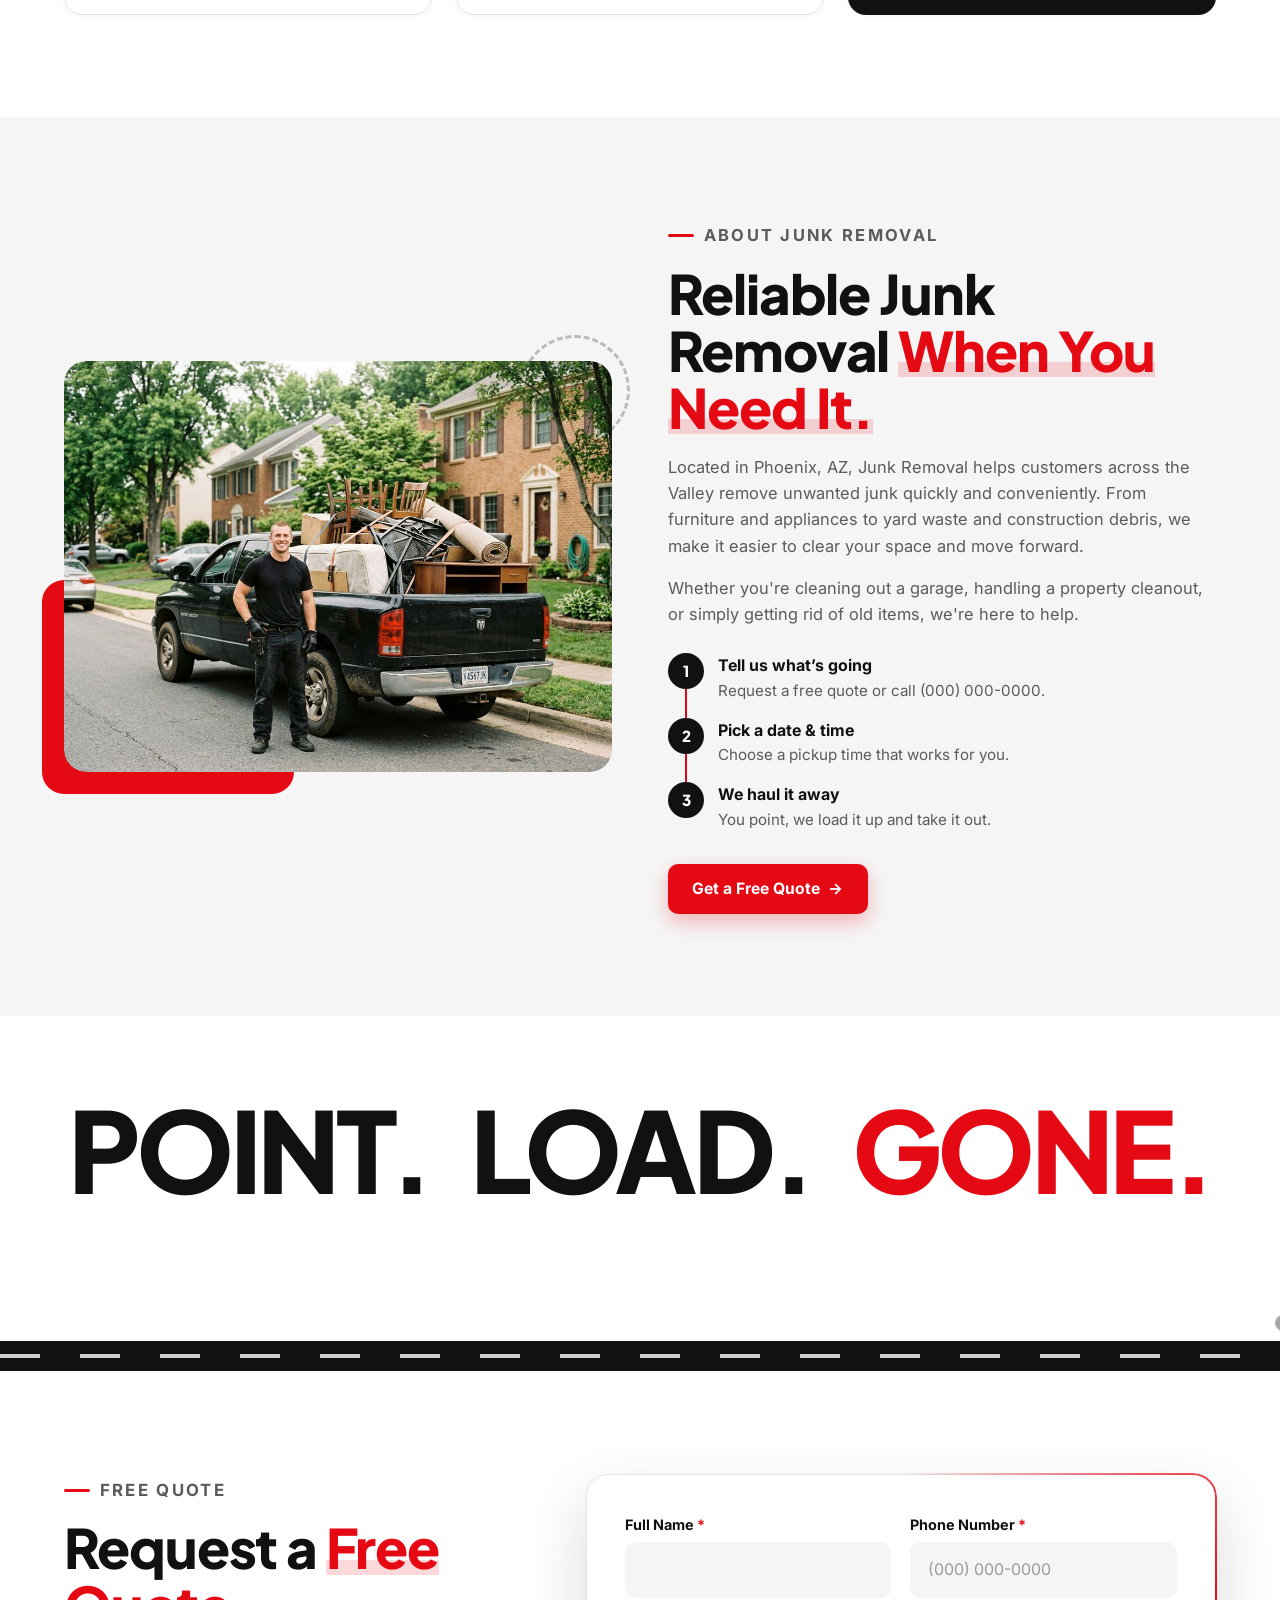
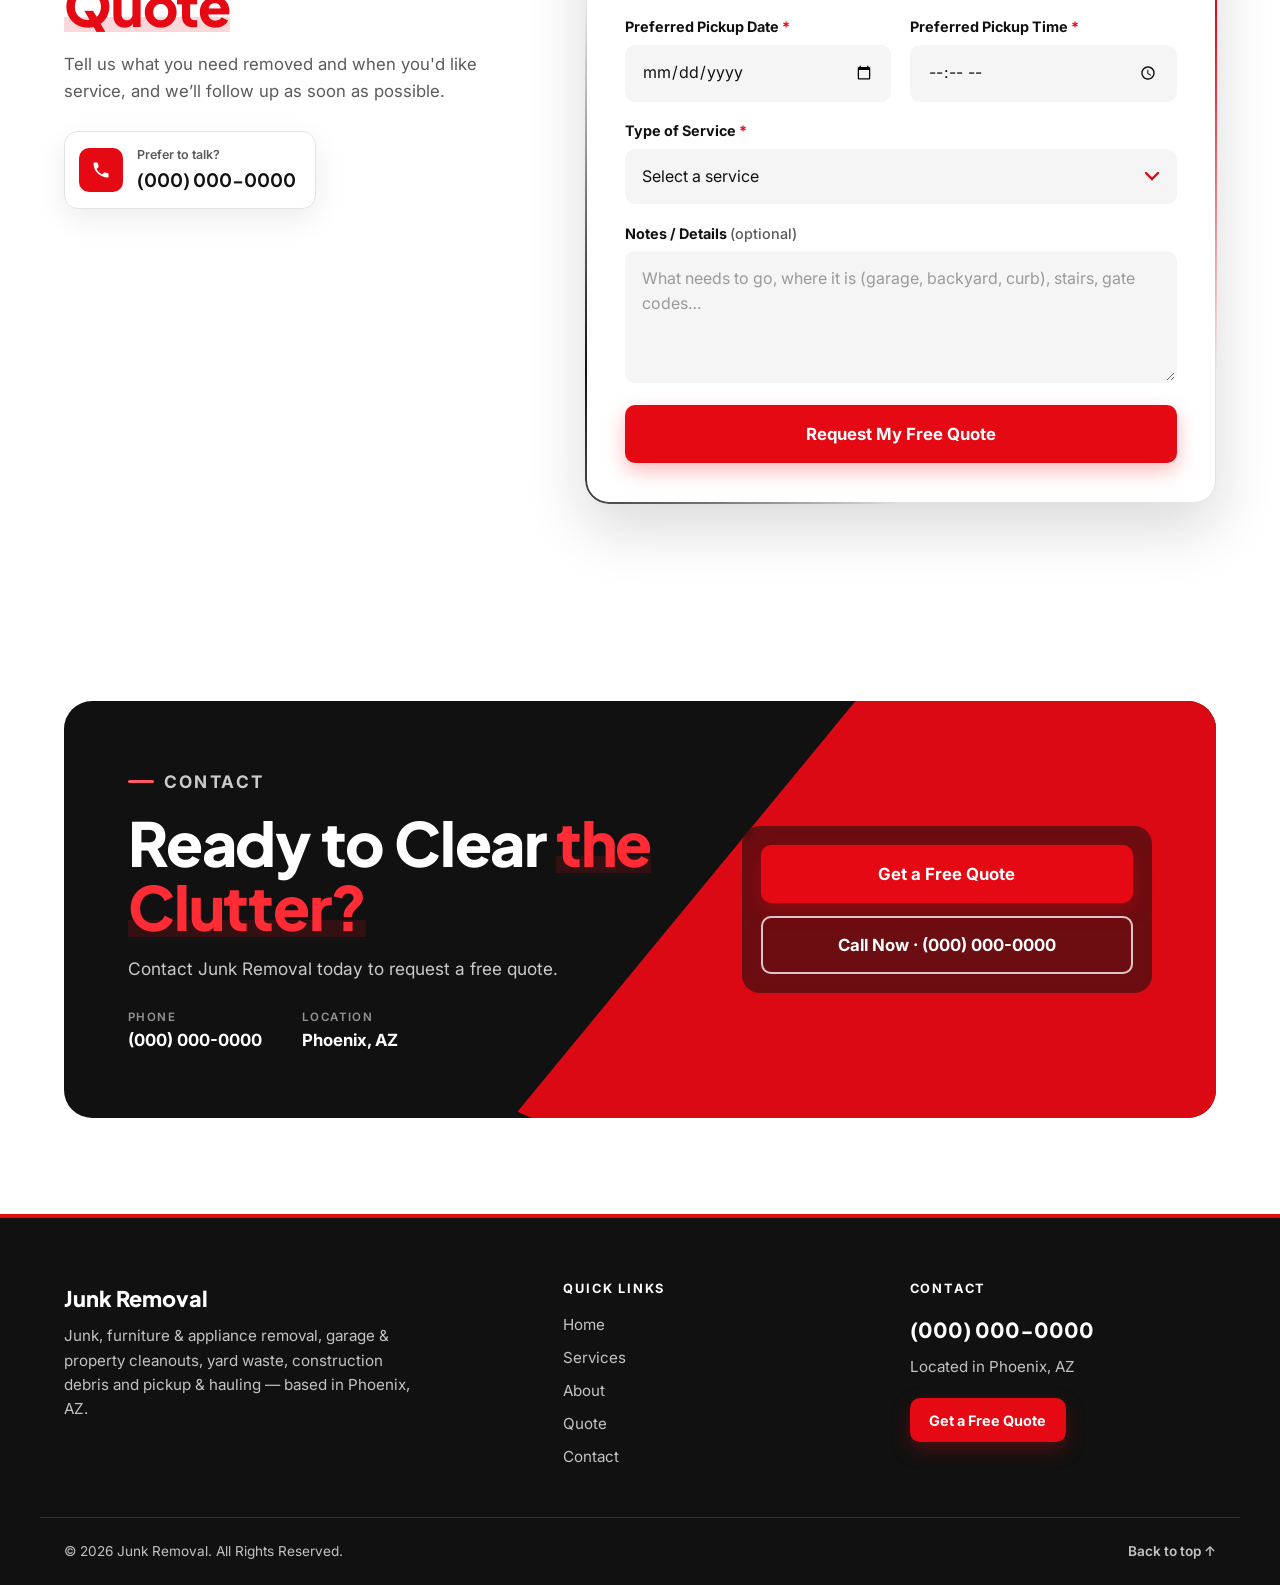
==== commit f222f5e4: "Add scroll and hover animations; rename to "Junk Removal" with placeholder phone (6afa2cb9b1dc12c6f1" ====
--- a/index.html
+++ b/index.html
@@ -3,19 +3,30 @@
 <head>
   <meta charset="UTF-8">
   <meta name="viewport" content="width=device-width, initial-scale=1">
-  <title>El Valle Junk Removal | Junk Removal Services in Phoenix, AZ</title>
-  <meta name="description" content="El Valle Junk Removal offers junk removal, furniture removal, appliance removal, garage cleanouts, property cleanouts, yard waste removal, construction debris removal, and pickup &amp; hauling services in Phoenix, AZ. Request a free quote today.">
+  <title>Junk Removal Services in Phoenix, AZ</title>
+  <meta name="description" content="Junk Removal offers junk removal, furniture removal, appliance removal, garage cleanouts, property cleanouts, yard waste removal, construction debris removal, and pickup &amp; hauling services in Phoenix, AZ. Request a free quote today.">
   <meta name="theme-color" content="#E50914">
 
   <!-- Open Graph -->
   <meta property="og:type" content="website">
-  <meta property="og:title" content="El Valle Junk Removal | Junk Removal Services in Phoenix, AZ">
+  <meta property="og:title" content="Junk Removal Services in Phoenix, AZ">
   <meta property="og:description" content="Junk, furniture and appliance removal, garage and property cleanouts, yard waste, construction debris and pickup &amp; hauling across Phoenix, AZ. Request a free quote today.">
 
   <link rel="preconnect" href="https://fonts.googleapis.com">
   <link rel="preconnect" href="https://fonts.gstatic.com" crossorigin>
   <link href="https://fonts.googleapis.com/css2?family=Inter:wght@400;500;600;700&family=Plus+Jakarta+Sans:wght@700;800&display=swap" rel="stylesheet">
   <link rel="stylesheet" href="styles.css">
+  <script>
+    (function (d) {
+      d.classList.add("js");
+      try {
+        if (!matchMedia("(prefers-reduced-motion: reduce)").matches && !sessionStorage.getItem("ev-intro")) {
+          d.classList.add("intro");
+          sessionStorage.setItem("ev-intro", "1");
+        }
+      } catch (e) {}
+    })(document.documentElement);
+  </script>
   <link rel="preload" as="image" href="assets/photos/hero.jpg">
 
   <!-- Local business structured data (only confirmed details) -->
@@ -23,8 +34,8 @@
   {
     "@context": "https://schema.org",
     "@type": "LocalBusiness",
-    "name": "El Valle Junk Removal",
-    "telephone": "+1-602-639-2971",
+    "name": "Junk Removal",
+    "telephone": "+1-000-000-0000",
     "areaServed": "Phoenix, AZ",
     "address": { "@type": "PostalAddress", "addressLocality": "Phoenix", "addressRegion": "AZ", "addressCountry": "US" },
     "description": "Junk removal in Phoenix, AZ: junk removal, furniture, appliances, garage cleanouts, property cleanouts, yard waste, construction debris and pickup & hauling."
@@ -34,17 +45,25 @@
 <body>
   <a class="skip-link" href="#main">Skip to content</a>
 
+  <!-- Intro curtain (first visit per session) -->
+  <div class="curtain" aria-hidden="true">
+    <div class="curtain__panel"></div>
+    <div class="curtain__panel curtain__panel--black"></div>
+    <p class="curtain__word"><span>Junk</span><span>Removal</span><span class="curtain__sub">Point at it • We haul it</span></p>
+  </div>
+
   <!-- ============ HEADER ============ -->
   <header class="site-header" id="top">
+    <div class="scroll-progress" aria-hidden="true"></div>
     <div class="topbar">
       <div class="container topbar__inner">
         <span>Junk removal • Serving Phoenix, AZ</span>
-        <a href="tel:6026392971">Call (602) 639-2971</a>
+        <a href="tel:0000000000">Call (000) 000-0000</a>
       </div>
     </div>
     <div class="container header__inner">
-      <a href="#home" class="brand" aria-label="El Valle Junk Removal home">
-        <span class="brand__text"><strong>El Valle</strong> Junk Removal</span>
+      <a href="#home" class="brand" aria-label="Junk Removal home">
+        <span class="brand__text"><strong>Junk</strong> Removal</span>
       </a>
 
       <nav class="nav" id="site-nav" aria-label="Primary">
@@ -57,14 +76,14 @@
         </ul>
         <div class="nav__mobile-cta">
           <a href="#quote" class="btn btn--red btn--block">Get a Free Quote</a>
-          <a href="tel:6026392971" class="btn btn--dark btn--block">Call (602) 639-2971</a>
+          <a href="tel:0000000000" class="btn btn--dark btn--block">Call (000) 000-0000</a>
         </div>
       </nav>
 
       <div class="header__actions">
-        <a href="tel:6026392971" class="header__phone">
+        <a href="tel:0000000000" class="header__phone">
           <svg aria-hidden="true" viewBox="0 0 24 24" width="18" height="18"><path fill="currentColor" d="M6.6 10.8a15.1 15.1 0 0 0 6.6 6.6l2.2-2.2a1 1 0 0 1 1-.25 11.4 11.4 0 0 0 3.6.57 1 1 0 0 1 1 1V20a1 1 0 0 1-1 1A17 17 0 0 1 3 4a1 1 0 0 1 1-1h3.5a1 1 0 0 1 1 1c0 1.25.2 2.45.57 3.57a1 1 0 0 1-.25 1z"/></svg>
-          (602) 639-2971
+          (000) 000-0000
         </a>
         <a href="#quote" class="btn btn--red btn--sm">Free Quote</a>
         <button class="nav-toggle" type="button" aria-controls="site-nav" aria-expanded="false" aria-label="Open menu">
@@ -77,21 +96,26 @@
   <main id="main">
     <!-- ============ HERO ============ -->
     <section class="hero" id="home" aria-labelledby="hero-title">
+      <div class="hero__bg" aria-hidden="true">
+        <span class="hero__blob hero__blob--1"></span>
+        <span class="hero__blob hero__blob--2"></span>
+        <span class="hero__ghost">Haul it</span>
+      </div>
       <div class="container">
         <div class="hero__grid">
           <div class="hero__copy">
             <p class="eyebrow">Junk removal • Phoenix, AZ</p>
-            <h1 id="hero-title" class="hero__title">Point at it.<br><span class="text-red">We’ll haul it away.</span></h1>
+            <h1 id="hero-title" class="hero__title"><span class="hl"><span class="hl__in">Point at it.</span></span> <span class="hl"><span class="hl__in text-red text-shimmer">We’ll haul it away.</span></span></h1>
           </div>
           <div class="hero__side">
-            <p class="hero__lead">El Valle Junk Removal is a Phoenix, AZ junk removal company that helps remove unwanted furniture, appliances, yard waste, construction debris, and more. Fast, simple, and hassle-free junk removal when you need it.</p>
+            <p class="hero__lead">We’re a Phoenix, AZ junk removal company that helps remove unwanted furniture, appliances, yard waste, construction debris, and more. Fast, simple, and hassle-free junk removal when you need it.</p>
             <div class="hero__ctas">
-              <a href="#quote" class="btn btn--red">Get a Free Quote <span aria-hidden="true">→</span></a>
-              <a href="tel:6026392971" class="btn btn--outline">Call Now</a>
-            </div>
-            <a href="tel:6026392971" class="hero__call">
+              <a href="#quote" class="btn btn--red btn--shine">Get a Free Quote <span aria-hidden="true">→</span></a>
+              <a href="tel:0000000000" class="btn btn--outline">Call Now</a>
+            </div>
+            <a href="tel:0000000000" class="hero__call">
               <span class="hero__call-icon" aria-hidden="true"><svg viewBox="0 0 24 24" width="18" height="18"><path fill="currentColor" d="M6.6 10.8a15.1 15.1 0 0 0 6.6 6.6l2.2-2.2a1 1 0 0 1 1-.25 11.4 11.4 0 0 0 3.6.57 1 1 0 0 1 1 1V20a1 1 0 0 1-1 1A17 17 0 0 1 3 4a1 1 0 0 1 1-1h3.5a1 1 0 0 1 1 1c0 1.25.2 2.45.57 3.57a1 1 0 0 1-.25 1z"/></svg></span>
-              <span>Call <strong>(602) 639-2971</strong></span>
+              <span>Call <strong>(000) 000-0000</strong></span>
             </a>
             <ul class="hero__checks">
               <li>Free quotes</li>
@@ -102,19 +126,32 @@
         </div>
 
         <div class="hero__media">
-          <img src="assets/photos/hero.jpg" alt="Two El Valle Junk Removal crew members loading an old couch into a dump trailer in a suburban driveway" width="1600" height="995" fetchpriority="high">
+          <div class="hero__frame">
+            <img src="assets/photos/hero.jpg" alt="Two Junk Removal crew members loading an old couch into a dump trailer in a suburban driveway" width="1600" height="995" fetchpriority="high">
+          </div>
           <a href="#quote" class="hero__badge" aria-label="Get a free quote">
+            <svg class="hero__badge-ring" viewBox="0 0 100 100" aria-hidden="true">
+              <defs><path id="badge-circle" d="M50,50 m-38,0 a38,38 0 1,1 76,0 a38,38 0 1,1 -76,0"/></defs>
+              <text><textPath href="#badge-circle">FREE QUOTE ✦ CALL TODAY ✦</textPath></text>
+            </svg>
             <span>Free</span><strong>Quote</strong>
           </a>
           <ul class="hero__bar" aria-label="What we handle">
             <li><strong>Single items</strong><span>Couches, appliances, junk</span></li>
             <li><strong>Full cleanouts</strong><span>Garages, homes, rentals</span></li>
             <li><strong>Outdoor &amp; job sites</strong><span>Yard waste, debris, hauling</span></li>
-            <li><a href="tel:6026392971"><strong>(602) 639-2971</strong><span>Call to get started</span></a></li>
+            <li><a href="tel:0000000000"><strong>(000) 000-0000</strong><span>Call to get started</span></a></li>
           </ul>
         </div>
       </div>
     </section>
+
+
+    <!-- ============ MARQUEE ============ -->
+    <div class="marquees" aria-hidden="true">
+      <div class="marquee marquee--red"><div class="marquee__track"><span>Junk Removal</span><i>✦</i><span>Furniture</span><i>✦</i><span>Appliances</span><i>✦</i><span>Garage Cleanouts</span><i>✦</i><span>Property Cleanouts</span><i>✦</i><span>Yard Waste</span><i>✦</i><span>Construction Debris</span><i>✦</i><span>Pickup &amp; Hauling</span><i>✦</i><span>Junk Removal</span><i>✦</i><span>Furniture</span><i>✦</i><span>Appliances</span><i>✦</i><span>Garage Cleanouts</span><i>✦</i><span>Property Cleanouts</span><i>✦</i><span>Yard Waste</span><i>✦</i><span>Construction Debris</span><i>✦</i><span>Pickup &amp; Hauling</span><i>✦</i><span>Junk Removal</span><i>✦</i><span>Furniture</span><i>✦</i><span>Appliances</span><i>✦</i><span>Garage Cleanouts</span><i>✦</i><span>Property Cleanouts</span><i>✦</i><span>Yard Waste</span><i>✦</i><span>Construction Debris</span><i>✦</i><span>Pickup &amp; Hauling</span><i>✦</i><span>Junk Removal</span><i>✦</i><span>Furniture</span><i>✦</i><span>Appliances</span><i>✦</i><span>Garage Cleanouts</span><i>✦</i><span>Property Cleanouts</span><i>✦</i><span>Yard Waste</span><i>✦</i><span>Construction Debris</span><i>✦</i><span>Pickup &amp; Hauling</span><i>✦</i></div></div>
+      <div class="marquee marquee--black"><div class="marquee__track marquee__track--rev"><span>Point at it</span><i>✦</i><span>We haul it</span><i>✦</i><span>Free quotes</span><i>✦</i><span>Fast &amp; friendly</span><i>✦</i><span>Serving Phoenix, AZ</span><i>✦</i><span>Hassle-free</span><i>✦</i><span>Point at it</span><i>✦</i><span>We haul it</span><i>✦</i><span>Free quotes</span><i>✦</i><span>Fast &amp; friendly</span><i>✦</i><span>Serving Phoenix, AZ</span><i>✦</i><span>Hassle-free</span><i>✦</i><span>Point at it</span><i>✦</i><span>We haul it</span><i>✦</i><span>Free quotes</span><i>✦</i><span>Fast &amp; friendly</span><i>✦</i><span>Serving Phoenix, AZ</span><i>✦</i><span>Hassle-free</span><i>✦</i><span>Point at it</span><i>✦</i><span>We haul it</span><i>✦</i><span>Free quotes</span><i>✦</i><span>Fast &amp; friendly</span><i>✦</i><span>Serving Phoenix, AZ</span><i>✦</i><span>Hassle-free</span><i>✦</i></div></div>
+    </div>
 
     <!-- ============ SERVICES ============ -->
     <section class="section" id="services" aria-labelledby="services-title">
@@ -125,13 +162,13 @@
             <h2 id="services-title" class="section-title">From Single Items<br><span class="text-red">to Full Cleanouts.</span></h2>
           </div>
           <div class="section-head__side">
-            <p>Whether you need one item removed or a full property cleaned out, El Valle Junk Removal is ready to help make the process simple.</p>
+            <p>Whether you need one item removed or a full property cleaned out, Junk Removal is ready to help make the process simple.</p>
             <a href="#quote" class="link-arrow">Request a free quote <span aria-hidden="true">→</span></a>
           </div>
         </div>
 
         <div class="services-grid">
-          <article class="service-card reveal">
+          <article class="service-card reveal js-tilt">
             <div class="service-card__media"><img src="assets/photos/household.jpg" alt="Boxes, bags, a chair and a lamp piled up for junk removal" width="1000" height="747" loading="lazy" decoding="async"></div>
             <div class="service-card__body">
               <span class="service-card__icon" aria-hidden="true">01</span>
@@ -140,7 +177,7 @@
               <div class="service-card__links"><a href="#quote" data-service="Junk Removal">Get a Free Quote →</a></div>
             </div>
           </article>
-          <article class="service-card reveal">
+          <article class="service-card reveal js-tilt">
             <div class="service-card__media"><img src="assets/photos/furniture.jpg" alt="Old sofa, armchair and dresser at the curb ready for removal" width="1000" height="747" loading="lazy" decoding="async"></div>
             <div class="service-card__body">
               <span class="service-card__icon" aria-hidden="true">02</span>
@@ -149,7 +186,7 @@
               <div class="service-card__links"><a href="#quote" data-service="Furniture Removal">Get a Free Quote →</a></div>
             </div>
           </article>
-          <article class="service-card reveal">
+          <article class="service-card reveal js-tilt">
             <div class="service-card__media"><img src="assets/photos/appliances.jpg" alt="Old refrigerator, washer and dryer in a garage for appliance removal" width="1000" height="747" loading="lazy" decoding="async"></div>
             <div class="service-card__body">
               <span class="service-card__icon" aria-hidden="true">03</span>
@@ -158,7 +195,7 @@
               <div class="service-card__links"><a href="#quote" data-service="Appliance Removal">Get a Free Quote →</a></div>
             </div>
           </article>
-          <article class="service-card reveal">
+          <article class="service-card reveal js-tilt">
             <div class="service-card__media"><img src="assets/photos/garage.jpg" alt="Cluttered garage filled with boxes, a bike and shelving" width="1000" height="747" loading="lazy" decoding="async"></div>
             <div class="service-card__body">
               <span class="service-card__icon" aria-hidden="true">04</span>
@@ -167,7 +204,7 @@
               <div class="service-card__links"><a href="#quote" data-service="Garage Cleanouts">Get a Free Quote →</a></div>
             </div>
           </article>
-          <article class="service-card reveal">
+          <article class="service-card reveal js-tilt">
             <div class="service-card__media"><img src="assets/photos/property.jpg" alt="Crew member carrying boxes out of a house during a property cleanout" width="1000" height="747" loading="lazy" decoding="async"></div>
             <div class="service-card__body">
               <span class="service-card__icon" aria-hidden="true">05</span>
@@ -176,7 +213,7 @@
               <div class="service-card__links"><a href="#quote" data-service="Property Cleanouts">Get a Free Quote →</a></div>
             </div>
           </article>
-          <article class="service-card reveal">
+          <article class="service-card reveal js-tilt">
             <div class="service-card__media"><img src="assets/photos/yard-waste.jpg" alt="Pile of cut branches, leaf bags and a wheelbarrow in a backyard" width="1000" height="747" loading="lazy" decoding="async"></div>
             <div class="service-card__body">
               <span class="service-card__icon" aria-hidden="true">06</span>
@@ -185,7 +222,7 @@
               <div class="service-card__links"><a href="#quote" data-service="Yard Waste Removal">Get a Free Quote →</a></div>
             </div>
           </article>
-          <article class="service-card reveal">
+          <article class="service-card reveal js-tilt">
             <div class="service-card__media"><img src="assets/photos/construction.jpg" alt="Broken drywall, scrap lumber and bricks from a renovation" width="1000" height="747" loading="lazy" decoding="async"></div>
             <div class="service-card__body">
               <span class="service-card__icon" aria-hidden="true">07</span>
@@ -194,7 +231,7 @@
               <div class="service-card__links"><a href="#quote" data-service="Construction Debris Removal">Get a Free Quote →</a></div>
             </div>
           </article>
-          <article class="service-card reveal">
+          <article class="service-card reveal js-tilt">
             <div class="service-card__media"><img src="assets/photos/hero.jpg" alt="Crew loading an old couch into a trailer for pickup and hauling" width="1600" height="995" loading="lazy" decoding="async"></div>
             <div class="service-card__body">
               <span class="service-card__icon" aria-hidden="true">08</span>
@@ -204,14 +241,14 @@
             </div>
           </article>
 
-          <aside class="service-card service-card--cta reveal" aria-label="Not sure which service">
+          <aside class="service-card service-card--cta reveal js-spotlight" aria-label="Not sure which service">
             <div class="service-card__body">
               <p class="kicker kicker--light">Not sure?</p>
               <h3>Just point at it.</h3>
               <p>Tell us what needs to go and we’ll help figure out the rest.</p>
               <div class="service-card__cta-btns">
                 <a href="#quote" class="btn btn--red btn--block">Get a Free Quote</a>
-                <a href="tel:6026392971" class="btn btn--ghost-light btn--block">Call (602) 639-2971</a>
+                <a href="tel:0000000000" class="btn btn--ghost-light btn--block">Call (000) 000-0000</a>
               </div>
             </div>
           </aside>
@@ -222,16 +259,16 @@
     <!-- ============ ABOUT ============ -->
     <section class="section section--gray" id="about" aria-labelledby="about-title">
       <div class="container about">
-        <div class="about__media reveal">
-          <img src="assets/photos/about.jpg" alt="El Valle Junk Removal crew member next to a loaded pickup truck in a Phoenix neighborhood" width="1000" height="747" loading="lazy" decoding="async">
+        <div class="about__media reveal reveal--curtain">
+          <img src="assets/photos/about.jpg" alt="Junk Removal crew member next to a loaded pickup truck in a Phoenix neighborhood" width="1000" height="747" loading="lazy" decoding="async">
         </div>
         <div class="about__copy reveal">
-          <p class="kicker">About El Valle Junk Removal</p>
+          <p class="kicker">About Junk Removal</p>
           <h2 id="about-title" class="section-title">Reliable Junk Removal <span class="text-red">When You Need It.</span></h2>
-          <p>Located in Phoenix, AZ, El Valle Junk Removal helps customers across the Valley remove unwanted junk quickly and conveniently. From furniture and appliances to yard waste and construction debris, we make it easier to clear your space and move forward.</p>
+          <p>Located in Phoenix, AZ, Junk Removal helps customers across the Valley remove unwanted junk quickly and conveniently. From furniture and appliances to yard waste and construction debris, we make it easier to clear your space and move forward.</p>
           <p>Whether you're cleaning out a garage, handling a property cleanout, or simply getting rid of old items, we're here to help.</p>
           <ul class="about__steps">
-            <li><span>1</span><div><strong>Tell us what’s going</strong>Request a free quote or call (602) 639-2971.</div></li>
+            <li><span>1</span><div><strong>Tell us what’s going</strong>Request a free quote or call (000) 000-0000.</div></li>
             <li><span>2</span><div><strong>Pick a date &amp; time</strong>Choose a pickup time that works for you.</div></li>
             <li><span>3</span><div><strong>We haul it away</strong>You point, we load it up and take it out.</div></li>
           </ul>
@@ -240,20 +277,68 @@
       </div>
     </section>
 
+
+    <!-- ============ ROAD / TRUCK ============ -->
+    <div class="road" aria-hidden="true">
+      <div class="container road__words">
+        <span class="reveal reveal--pop">Point.</span>
+        <span class="reveal reveal--pop">Load.</span>
+        <span class="reveal reveal--pop text-red">Gone.</span>
+      </div>
+      <div class="road__lane">
+        <div class="truck">
+          <div class="truck__puffs"><i></i><i></i><i></i></div>
+          <svg class="truck__svg" viewBox="0 0 230 110" width="230" height="110">
+            <defs>
+              <linearGradient id="beam" x1="0" x2="1"><stop offset="0" stop-color="#ffe27a" stop-opacity=".75"/><stop offset="1" stop-color="#ffe27a" stop-opacity="0"/></linearGradient>
+            </defs>
+            <polygon class="truck__beam" points="208,58 260,44 260,76" fill="url(#beam)"/>
+            <g class="truck__body">
+              <!-- junk load -->
+              <rect x="16" y="26" width="28" height="24" rx="2" fill="#d8c3a5" stroke="#111" stroke-width="2"/>
+              <line x1="16" y1="34" x2="44" y2="34" stroke="#111" stroke-width="1.5"/>
+              <rect x="88" y="14" width="24" height="36" rx="3" fill="#fff" stroke="#111" stroke-width="2"/>
+              <line x1="88" y1="28" x2="112" y2="28" stroke="#111" stroke-width="1.5"/>
+              <path d="M46 50 V36 q0-5 5-5 h30 q5 0 5 5 V50 Z" fill="#b8070f" stroke="#111" stroke-width="2"/>
+              <rect x="42" y="40" width="8" height="10" rx="2" fill="#b8070f" stroke="#111" stroke-width="2"/>
+              <rect x="82" y="40" width="8" height="10" rx="2" fill="#b8070f" stroke="#111" stroke-width="2"/>
+              <!-- bed -->
+              <rect x="8" y="50" width="118" height="32" rx="3" fill="#111"/>
+              <text x="16" y="71" fill="#fff" font-family="Plus Jakarta Sans, Inter, sans-serif" font-weight="800" font-size="10.5" letter-spacing=".5">JUNK REMOVAL</text>
+              <!-- cab -->
+              <path d="M124 82 V40 q0-10 10-10 h32 l26 26 h12 q8 0 8 8 v18 Z" fill="#E50914"/>
+              <path d="M134 38 h30 l19 19 h-49 Z" fill="#fff" opacity=".9"/>
+              <rect x="200" y="66" width="14" height="8" rx="2" fill="#111"/>
+              <circle cx="206" cy="61" r="3.5" fill="#ffe27a"/>
+            </g>
+            <g class="truck__wheel" style="transform-origin:48px 84px">
+              <circle cx="48" cy="84" r="16" fill="#111"/><circle cx="48" cy="84" r="7" fill="#bbb"/>
+              <rect x="46.5" y="71" width="3" height="26" fill="#111"/><rect x="35" y="82.5" width="26" height="3" fill="#111"/>
+            </g>
+            <g class="truck__wheel" style="transform-origin:176px 84px">
+              <circle cx="176" cy="84" r="16" fill="#111"/><circle cx="176" cy="84" r="7" fill="#bbb"/>
+              <rect x="174.5" y="71" width="3" height="26" fill="#111"/><rect x="163" y="82.5" width="26" height="3" fill="#111"/>
+            </g>
+          </svg>
+        </div>
+        <div class="road__surface"><span class="road__dashes"></span></div>
+      </div>
+    </div>
+
     <!-- ============ QUOTE ============ -->
     <section class="section" id="quote" aria-labelledby="quote-title">
       <div class="container form-layout">
-        <div class="form-layout__intro reveal">
+        <div class="form-layout__intro reveal reveal--left">
           <p class="kicker">Free quote</p>
           <h2 id="quote-title" class="section-title">Request a <span class="text-red">Free Quote</span></h2>
           <p>Tell us what you need removed and when you'd like service, and we’ll follow up as soon as possible.</p>
-          <a href="tel:6026392971" class="contact-chip">
+          <a href="tel:0000000000" class="contact-chip">
             <span class="contact-chip__icon" aria-hidden="true"><svg viewBox="0 0 24 24" width="20" height="20"><path fill="currentColor" d="M6.6 10.8a15.1 15.1 0 0 0 6.6 6.6l2.2-2.2a1 1 0 0 1 1-.25 11.4 11.4 0 0 0 3.6.57 1 1 0 0 1 1 1V20a1 1 0 0 1-1 1A17 17 0 0 1 3 4a1 1 0 0 1 1-1h3.5a1 1 0 0 1 1 1c0 1.25.2 2.45.57 3.57a1 1 0 0 1-.25 1z"/></svg></span>
-            <span><small>Prefer to talk?</small><strong>(602) 639-2971</strong></span>
+            <span><small>Prefer to talk?</small><strong>(000) 000-0000</strong></span>
           </a>
         </div>
 
-        <div class="form-card reveal">
+        <div class="form-card reveal reveal--zoom">
           <form name="quote-request" method="POST" action="/thank-you.html" data-netlify="true" netlify-honeypot="bot-field" class="js-netlify-form" novalidate>
             <input type="hidden" name="form-name" value="quote-request">
             <p class="hidden-field"><label>Don’t fill this out: <input name="bot-field" tabindex="-1" autocomplete="off"></label></p>
@@ -266,7 +351,7 @@
               </div>
               <div class="field">
                 <label for="q-phone">Phone Number <span class="req" aria-hidden="true">*</span></label>
-                <input id="q-phone" name="phone" type="tel" inputmode="tel" autocomplete="tel" placeholder="(602) 555-0123" pattern="[\d\s()+.\-]{10,}" required>
+                <input id="q-phone" name="phone" type="tel" inputmode="tel" autocomplete="tel" placeholder="(000) 000-0000" pattern="[\d\s()+.\-]{10,}" required>
                 <p class="field__error" aria-live="polite"></p>
               </div>
               <div class="field">
@@ -307,7 +392,7 @@
           <div class="form-success" hidden tabindex="-1">
             <div class="form-success__icon" aria-hidden="true">✓</div>
             <h3>Quote request received!</h3>
-            <p>Thanks for reaching out to El Valle Junk Removal. We’ll follow up as soon as possible. Need us sooner? Call <a href="tel:6026392971">(602) 639-2971</a>.</p>
+            <p>Thanks for reaching out to Junk Removal. We’ll follow up as soon as possible. Need us sooner? Call <a href="tel:0000000000">(000) 000-0000</a>.</p>
             <button type="button" class="btn btn--outline js-form-reset">Send another request</button>
           </div>
         </div>
@@ -317,19 +402,19 @@
     <!-- ============ FINAL CTA / CONTACT ============ -->
     <section class="cta" id="contact" aria-labelledby="cta-title">
       <div class="container">
-        <div class="cta__panel reveal">
+        <div class="cta__panel reveal reveal--zoom js-spotlight">
           <div class="cta__copy">
             <p class="kicker kicker--light">Contact</p>
             <h2 id="cta-title">Ready to Clear <span class="text-red">the Clutter?</span></h2>
-            <p>Contact El Valle Junk Removal today to request a free quote.</p>
+            <p>Contact Junk Removal today to request a free quote.</p>
             <ul class="cta__info">
-              <li><span>Phone</span><a href="tel:6026392971">(602) 639-2971</a></li>
+              <li><span>Phone</span><a href="tel:0000000000">(000) 000-0000</a></li>
               <li><span>Location</span>Phoenix, AZ</li>
             </ul>
           </div>
           <div class="cta__btns">
             <a href="#quote" class="btn btn--red btn--lg btn--block">Get a Free Quote</a>
-            <a href="tel:6026392971" class="btn btn--ghost-light btn--lg btn--block">Call Now · (602) 639-2971</a>
+            <a href="tel:0000000000" class="btn btn--ghost-light btn--lg btn--block btn--pulse">Call Now · (000) 000-0000</a>
           </div>
         </div>
       </div>
@@ -340,7 +425,7 @@
   <footer class="footer">
     <div class="container footer__grid">
       <div class="footer__brand">
-        <p class="footer__name">El Valle Junk Removal</p>
+        <p class="footer__name">Junk Removal</p>
         <p>Junk, furniture &amp; appliance removal, garage &amp; property cleanouts, yard waste, construction debris and pickup &amp; hauling — based in Phoenix, AZ.</p>
       </div>
       <div>
@@ -356,21 +441,21 @@
       <div>
         <h3 class="footer__heading">Contact</h3>
         <ul class="footer__links">
-          <li><a href="tel:6026392971" class="footer__phone">(602) 639-2971</a></li>
+          <li><a href="tel:0000000000" class="footer__phone">(000) 000-0000</a></li>
           <li>Located in Phoenix, AZ</li>
         </ul>
         <a href="#quote" class="btn btn--red btn--sm footer__btn">Get a Free Quote</a>
       </div>
     </div>
     <div class="container footer__bottom">
-      <p>© 2026 El Valle Junk Removal. All Rights Reserved.</p>
+      <p>© 2026 Junk Removal. All Rights Reserved.</p>
       <a href="#top" class="footer__top">Back to top ↑</a>
     </div>
   </footer>
 
   <!-- Sticky mobile call/quote bar -->
   <div class="mobile-bar" aria-label="Quick actions">
-    <a href="tel:6026392971" class="mobile-bar__call">Call Now</a>
+    <a href="tel:0000000000" class="mobile-bar__call">Call Now</a>
     <a href="#quote" class="mobile-bar__quote">Free Quote</a>
   </div>
 
--- a/styles.css
+++ b/styles.css
@@ -1,5 +1,5 @@
 /* =========================================================
-   El Valle Junk Removal — styles
+   Junk Removal — styles
    Palette: black #111111 · red #E50914 · white · light gray #F5F5F5
    ========================================================= */
 
@@ -69,10 +69,12 @@
   font-family: var(--font-body); font-weight: 700; font-size: .98rem; line-height: 1.2;
   text-decoration: none; text-align: center;
   border: 2px solid transparent; border-radius: 10px; cursor: pointer;
-  transition: transform .2s ease, box-shadow .2s ease, background-color .2s ease, color .2s ease, border-color .2s ease;
-}
-.btn:hover { transform: translateY(-2px); }
-.btn:active { transform: translateY(0); }
+  position: relative; overflow: hidden; isolation: isolate;
+  transform: translate3d(var(--mx, 0px), calc(var(--my, 0px) + var(--lift, 0px)), 0);
+  transition: transform .25s cubic-bezier(.2,.8,.2,1), box-shadow .2s ease, background-color .2s ease, color .2s ease, border-color .2s ease;
+}
+.btn:hover { --lift: -3px; }
+.btn:active { --lift: 1px; }
 .btn--red { background: var(--red); color: var(--white); box-shadow: 0 8px 20px rgba(229, 9, 20, .28); }
 .btn--red:hover { background: var(--red-dark); box-shadow: 0 12px 26px rgba(229, 9, 20, .36); }
 .btn--outline { background: var(--white); color: var(--black); border-color: var(--black); }
@@ -164,7 +166,8 @@
 .link-arrow:hover span { transform: translateX(4px); }
 
 /* ---------- Hero ---------- */
-.hero { padding: clamp(2.5rem, 5vw, 4.5rem) 0 clamp(3rem, 6vw, 5rem); position: relative; }
+.hero { padding: clamp(2.5rem, 5vw, 4.5rem) 0 clamp(4.5rem, 8vw, 6.5rem); position: relative; isolation: isolate; }
+.hero > .container { position: relative; z-index: 1; }
 .hero__grid { display: grid; grid-template-columns: 1.25fr 1fr; gap: 2.5rem 3.5rem; align-items: end; margin-bottom: 2.75rem; }
 .hero__title { font-size: clamp(2.7rem, 7.2vw, 5.6rem); font-weight: 800; letter-spacing: -.035em; line-height: .98; }
 .hero__lead { color: var(--muted); font-size: 1.05rem; margin-bottom: 1.4rem; }
@@ -186,9 +189,12 @@
 }
 
 .hero__media { position: relative; border-radius: 26px; overflow: visible; }
-.hero__media > img {
-  width: 100%; aspect-ratio: 1200 / 640; object-fit: cover; object-position: center 60%;
-  border-radius: 26px; box-shadow: var(--shadow-lg); background: var(--gray);
+.hero__frame {
+  position: relative; overflow: hidden; border-radius: 26px; box-shadow: var(--shadow-lg); background: var(--gray);
+  aspect-ratio: 1200 / 640;
+}
+.hero__frame img {
+  width: 100%; height: 100%; object-fit: cover; object-position: center 60%;
 }
 .hero__badge {
   position: absolute; top: -26px; right: 4%;
@@ -218,7 +224,7 @@
 
 /* ---------- Sections ---------- */
 .section { padding: clamp(4rem, 8vw, 6.5rem) 0; position: relative; }
-#services { padding-top: clamp(5.5rem, 10vw, 8rem); }
+#services { padding-top: clamp(3rem, 6vw, 4.5rem); }
 .section--gray { background: var(--gray); }
 .section--dark { background: var(--black); color: var(--white); overflow: hidden; }
 
@@ -229,6 +235,7 @@
 .services-grid { display: grid; grid-template-columns: repeat(3, 1fr); gap: 1.5rem; }
 
 .service-card {
+  position: relative;
   display: flex; flex-direction: column;
   background: var(--white); border: 1px solid var(--line); border-radius: var(--radius);
   overflow: hidden; box-shadow: 0 2px 6px rgba(17,17,17,.04);
@@ -438,7 +445,6 @@
   .hero__bar { position: relative; left: auto; right: auto; bottom: auto; margin-top: -40px; margin-inline: 4%; grid-template-columns: 1fr 1fr; }
   .hero__bar li:nth-child(2) { border-right: 0; }
   .hero__bar li:nth-child(-n+2) { border-bottom: 1px solid rgba(255,255,255,.12); }
-  #services { padding-top: clamp(4rem, 8vw, 6rem); }
 
   .section-head { grid-template-columns: 1fr; }
   .services-grid { grid-template-columns: repeat(2, 1fr); }
@@ -465,7 +471,8 @@
   .nav { padding-inline: 16px; }
 
   .hero__ctas .btn { flex: 1 1 100%; }
-  .hero__media > img { aspect-ratio: 4 / 3; border-radius: 18px; object-position: 55% 60%; }
+  .hero__frame { aspect-ratio: 4 / 3; border-radius: 18px; }
+  .hero__frame img { object-position: 55% 60%; }
   .hero__badge { width: 88px; height: 88px; top: -18px; border-width: 4px; }
   .hero__badge strong { font-size: 1.1rem; }
   .hero__badge span { font-size: .65rem; }
@@ -500,3 +507,397 @@
   .js .reveal { opacity: 1; transform: none; }
 }
 
+
+/* =========================================================
+   MOTION LAYER — animations, effects & interactive extras
+   ========================================================= */
+:root { --ease-out: cubic-bezier(.16, 1, .3, 1); --ease-back: cubic-bezier(.34, 1.56, .64, 1); --d: 0s; }
+html.intro { --d: 1.15s; }
+
+/* ---------- Intro curtain ---------- */
+.curtain { display: none; }
+html.intro .curtain {
+  display: block; position: fixed; inset: 0; z-index: 2000; pointer-events: none;
+  animation: introHide 0s linear 1.9s forwards;
+}
+.curtain__panel { position: absolute; inset: 0; background: var(--red); animation: panelUp .8s var(--ease-out) .8s forwards; }
+.curtain__panel--black { background: var(--black); animation-delay: .95s; z-index: -1; }
+.curtain__word {
+  position: absolute; inset: 0; display: flex; flex-wrap: wrap; align-content: center; justify-content: center; gap: 0 .25em;
+  margin: 0; font-family: var(--font-display); font-weight: 800; color: var(--white); text-transform: uppercase;
+  font-size: clamp(3rem, 12vw, 9rem); letter-spacing: -.04em; line-height: 1;
+  animation: introWordOut .5s ease .8s forwards;
+}
+.curtain__word span { display: inline-block; animation: introPop .6s var(--ease-back) both; }
+.curtain__word span:nth-child(2) { animation-delay: .12s; }
+.curtain__sub { flex-basis: 100%; text-align: center; font-size: .22em; letter-spacing: .4em; margin-top: .6em; animation-delay: .3s !important; opacity: .9; }
+@keyframes introPop { from { transform: translateY(60%) scale(.6) rotate(-6deg); opacity: 0; } }
+@keyframes introWordOut { to { transform: translateY(-40px); opacity: 0; } }
+@keyframes panelUp { to { transform: translateY(-100%); } }
+@keyframes introHide { to { visibility: hidden; } }
+
+/* ---------- Scroll progress ---------- */
+.scroll-progress {
+  position: absolute; left: 0; right: 0; bottom: -2px; height: 3px; z-index: 3;
+  background: linear-gradient(90deg, var(--red), #ff5a62, var(--red));
+  box-shadow: 0 0 12px rgba(229, 9, 20, .7);
+  transform-origin: left; transform: scaleX(var(--progress, 0));
+}
+
+/* ---------- Header entrance ---------- */
+.brand, .nav__list, .header__actions { animation: dropIn .7s var(--ease-out) both; animation-delay: calc(var(--d) + .05s); }
+.nav__list { animation-delay: calc(var(--d) + .12s); }
+.header__actions { animation-delay: calc(var(--d) + .2s); }
+@keyframes dropIn { from { transform: translateY(-24px); opacity: 0; } }
+.brand__text strong { display: inline-block; transition: transform .35s var(--ease-back); }
+.brand:hover .brand__text strong { transform: rotate(-6deg) scale(1.08); }
+
+/* ---------- Hero background ---------- */
+.hero__bg { position: absolute; inset: 0; overflow: hidden; z-index: 0; pointer-events: none; }
+.hero__bg::before {
+  content: ""; position: absolute; inset: 0;
+  background-image: radial-gradient(rgba(17,17,17,.09) 1px, transparent 1.4px);
+  background-size: 26px 26px;
+  mask-image: radial-gradient(ellipse at 70% 20%, #000 0%, transparent 65%);
+  -webkit-mask-image: radial-gradient(ellipse at 70% 20%, #000 0%, transparent 65%);
+  animation: gridDrift 30s linear infinite;
+}
+@keyframes gridDrift { to { background-position: 260px 260px; } }
+.hero__blob {
+  position: absolute; border-radius: 50%; filter: blur(70px); opacity: .22;
+  background: radial-gradient(circle, var(--red), transparent 70%);
+}
+.hero__blob--1 { width: 520px; height: 520px; top: -160px; right: -120px; animation: blob1 16s ease-in-out infinite alternate; }
+.hero__blob--2 { width: 380px; height: 380px; top: 30%; left: -160px; opacity: .14; animation: blob2 19s ease-in-out infinite alternate; }
+@keyframes blob1 { to { transform: translate(-180px, 120px) scale(1.25); } }
+@keyframes blob2 { to { transform: translate(140px, -80px) scale(.85); } }
+.hero__ghost {
+  position: absolute; top: 2%; left: 0; white-space: nowrap;
+  font-family: var(--font-display); font-weight: 800; text-transform: uppercase; letter-spacing: -.05em; line-height: 1;
+  font-size: clamp(8rem, 24vw, 22rem); color: transparent; -webkit-text-stroke: 1.5px rgba(17,17,17,.06);
+  transform: translateX(calc(10% - var(--ghost, 0px)));
+}
+
+/* ---------- Hero entrance ---------- */
+.hero .eyebrow { animation: fadeUp .8s var(--ease-out) both; animation-delay: var(--d); }
+.hero .eyebrow::before { animation: growX .8s var(--ease-out) both; animation-delay: calc(var(--d) + .2s); transform-origin: left; }
+@keyframes growX { from { transform: scaleX(0); } }
+.hl { display: block; overflow: hidden; padding-bottom: .1em; margin-bottom: -.1em; }
+.hl__in { display: inline-block; animation: lineUp 1s var(--ease-out) both; animation-delay: calc(var(--d) + .1s); }
+.hl + .hl .hl__in { animation-delay: calc(var(--d) + .25s); }
+@keyframes lineUp { from { transform: translateY(110%) rotate(4deg); } }
+.text-shimmer {
+  background: linear-gradient(100deg, var(--red) 0%, var(--red) 40%, #ff7a80 50%, var(--red) 60%, var(--red) 100%);
+  background-size: 250% 100%; -webkit-background-clip: text; background-clip: text; color: transparent;
+  animation: lineUp 1s var(--ease-out) both, shimmer 4.5s ease-in-out infinite;
+}
+.hl + .hl .hl__in.text-shimmer { animation-delay: calc(var(--d) + .25s), calc(var(--d) + 1.4s); }
+@keyframes shimmer { 0% { background-position: 100% 0; } 60%, 100% { background-position: -50% 0; } }
+
+.hero__side > * { animation: fadeUp .9s var(--ease-out) both; }
+.hero__side > *:nth-child(1) { animation-delay: calc(var(--d) + .35s); }
+.hero__side > *:nth-child(2) { animation-delay: calc(var(--d) + .45s); }
+.hero__side > *:nth-child(3) { animation-delay: calc(var(--d) + .55s); }
+.hero__side > *:nth-child(4) { animation-delay: calc(var(--d) + .65s); }
+@keyframes fadeUp { from { transform: translateY(28px); opacity: 0; } }
+.hero__checks li { animation: popIn .5s var(--ease-back) both; }
+.hero__checks li:nth-child(1) { animation-delay: calc(var(--d) + .8s); }
+.hero__checks li:nth-child(2) { animation-delay: calc(var(--d) + .9s); }
+.hero__checks li:nth-child(3) { animation-delay: calc(var(--d) + 1s); }
+@keyframes popIn { from { transform: scale(.5); opacity: 0; } }
+
+.hero__frame { animation: frameReveal 1.3s var(--ease-out) both; animation-delay: calc(var(--d) + .3s); }
+@keyframes frameReveal { from { clip-path: inset(18% 12% 18% 12% round 40px); opacity: 0; } to { clip-path: inset(0 0 0 0 round 0px); opacity: 1; } }
+.hero__frame img {
+  transform: scale(1.12); translate: 0 var(--py, 0px);
+  animation: kenBurns 2.2s var(--ease-out) both; animation-delay: calc(var(--d) + .3s);
+}
+@keyframes kenBurns { from { transform: scale(1.45); } }
+.hero__frame::after {
+  content: ""; position: absolute; inset: 0; pointer-events: none;
+  background: linear-gradient(115deg, transparent 30%, rgba(255,255,255,.35) 45%, transparent 60%);
+  transform: translateX(-120%); animation: sweep 1.4s ease-in-out both; animation-delay: calc(var(--d) + 1.2s);
+}
+@keyframes sweep { to { transform: translateX(120%); } }
+
+.hero__badge {
+  z-index: 3; animation: badgeIn .9s var(--ease-back) both, bob 3.2s ease-in-out infinite;
+  animation-delay: calc(var(--d) + 1s), calc(var(--d) + 1.9s);
+}
+.hero__badge::before {
+  content: ""; position: absolute; inset: -6px; border-radius: 50%; border: 3px solid var(--red);
+  animation: ripple 2.4s ease-out infinite; animation-delay: calc(var(--d) + 2s); opacity: 0;
+}
+@keyframes badgeIn { from { transform: rotate(-200deg) scale(0); } }
+@keyframes bob { 50% { translate: 0 -10px; } }
+@keyframes ripple { 0% { transform: scale(1); opacity: .8; } 100% { transform: scale(1.6); opacity: 0; } }
+.hero__badge-ring {
+  position: absolute; inset: 4px; width: calc(100% - 8px); height: calc(100% - 8px);
+  animation: spin 12s linear infinite; pointer-events: none;
+}
+.hero__badge-ring text { fill: rgba(255,255,255,.85); font-size: 9.2px; font-weight: 800; letter-spacing: 1.4px; font-family: var(--font-body); }
+.hero__badge span, .hero__badge strong { position: relative; }
+.hero__badge strong { font-size: 1.05rem; }
+.hero__badge span:not(.x) { font-size: .62rem; }
+@keyframes spin { to { transform: rotate(360deg); } }
+
+.hero__bar { z-index: 2; animation: fadeUp .9s var(--ease-out) both; animation-delay: calc(var(--d) + .9s); }
+.hero__bar li { position: relative; transition: background-color .3s ease; animation: fadeUp .7s var(--ease-out) both; }
+.hero__bar li:nth-child(1) { animation-delay: calc(var(--d) + 1.05s); }
+.hero__bar li:nth-child(2) { animation-delay: calc(var(--d) + 1.15s); }
+.hero__bar li:nth-child(3) { animation-delay: calc(var(--d) + 1.25s); }
+.hero__bar li:nth-child(4) { animation-delay: calc(var(--d) + 1.35s); }
+.hero__bar li:not(:last-child):hover { background: rgba(255,255,255,.06); }
+.hero__bar li:not(:last-child)::after {
+  content: ""; position: absolute; left: 1.25rem; right: 1.25rem; bottom: 0; height: 3px; background: var(--red);
+  transform: scaleX(0); transform-origin: left; transition: transform .35s var(--ease-out);
+}
+.hero__bar li:hover::after { transform: scaleX(1); }
+.hero__bar li:last-child { background-image: linear-gradient(110deg, var(--red) 40%, #ff3b44 50%, var(--red) 60%); background-size: 300% 100%; animation: fadeUp .7s var(--ease-out) both, barShine 3.5s linear infinite; animation-delay: calc(var(--d) + 1.35s), calc(var(--d) + 2s); }
+@keyframes barShine { from { background-position: 100% 0; } to { background-position: -200% 0; } }
+
+/* ---------- Marquees ---------- */
+.marquees { position: relative; padding: 2.2rem 0 1rem; overflow: hidden; transform: skewY(var(--skew, 0deg)); transition: transform .3s ease-out; }
+.marquee { display: flex; overflow: hidden; white-space: nowrap; user-select: none; }
+.marquee--red { background: var(--red); color: var(--white); transform: rotate(-2.2deg) scale(1.05); position: relative; z-index: 2; box-shadow: 0 14px 30px rgba(229,9,20,.25); }
+.marquee--black { background: var(--black); color: var(--white); transform: rotate(1.6deg) scale(1.05); margin-top: -12px; }
+.marquee__track { display: flex; align-items: center; flex-shrink: 0; animation: marquee 32s linear infinite; }
+.marquee__track--rev { animation-direction: reverse; animation-duration: 40s; }
+.marquee span {
+  font-family: var(--font-display); font-weight: 800; text-transform: uppercase; letter-spacing: -.01em;
+  font-size: clamp(1.3rem, 3vw, 2.2rem); padding: .7rem 1.1rem;
+}
+.marquee--black span { color: transparent; -webkit-text-stroke: 1.2px rgba(255,255,255,.9); }
+.marquee--black span:nth-of-type(2n) { color: var(--white); -webkit-text-stroke: 0; }
+.marquee i { font-style: normal; font-size: 1.2rem; display: inline-block; animation: spin 4s linear infinite; }
+.marquee--black i { color: var(--red); }
+.marquees:hover .marquee__track { animation-play-state: paused; }
+@keyframes marquee { to { transform: translateX(-50%); } }
+
+/* ---------- Reveal variants ---------- */
+.js .reveal { transition: opacity .9s var(--ease-out), transform .9s var(--ease-out), clip-path 1s var(--ease-out); }
+.js .reveal--left { transform: translateX(-60px); }
+.js .reveal--zoom { transform: scale(.9) translateY(30px); }
+.js .reveal--pop { transform: translateY(60%) scale(.6) rotate(-8deg); transition-timing-function: var(--ease-back); }
+.js .services-grid .reveal { transform: perspective(900px) translateY(70px) rotateX(18deg) scale(.95); transform-origin: center top; }
+.js .services-grid .reveal.is-visible { transform: none; }
+
+/* Kicker lines + headline underline swipe */
+.js .reveal .kicker::before { transform: scaleX(0); transform-origin: left; transition: transform .8s var(--ease-out) .3s; }
+.js .reveal.is-visible .kicker::before { transform: scaleX(1); }
+.section-title .text-red, .cta h2 .text-red {
+  background-image: linear-gradient(rgba(229,9,20,.16), rgba(229,9,20,.16));
+  background-repeat: no-repeat; background-position: 0 88%; background-size: 0% .28em;
+  transition: background-size 1s var(--ease-out) .45s;
+}
+.reveal.is-visible .section-title .text-red, .reveal.is-visible.cta__panel h2 .text-red { background-size: 100% .28em; }
+html:not(.js) .section-title .text-red { background-size: 100% .28em; }
+
+/* ---------- Service cards: tilt, glare, sweep ---------- */
+.service-card { transform-style: preserve-3d; will-change: transform; }
+.js .services-grid .service-card.is-visible:hover {
+  transform: perspective(900px) rotateX(var(--rx, 0deg)) rotateY(var(--ry, 0deg)) translateY(-8px);
+  transition: transform .12s ease-out, box-shadow .3s ease, border-color .3s ease; transition-delay: 0s;
+  box-shadow: 0 30px 60px rgba(17,17,17,.18), 0 10px 30px rgba(229,9,20,.12);
+}
+.service-card::after {
+  content: ""; position: absolute; inset: 0; pointer-events: none; z-index: 3; opacity: 0;
+  background: radial-gradient(420px circle at var(--gx, 50%) var(--gy, 50%), rgba(255,255,255,.35), transparent 45%);
+  transition: opacity .3s ease;
+}
+.service-card:hover::after { opacity: 1; }
+.service-card::before {
+  content: ""; position: absolute; left: 0; right: 0; bottom: 0; height: 4px; z-index: 4;
+  background: linear-gradient(90deg, var(--red), #ff5a62); transform: scaleX(0); transform-origin: left;
+  transition: transform .45s var(--ease-out);
+}
+.service-card:hover::before { transform: scaleX(1); }
+.service-card__media { position: relative; }
+.service-card__media::after {
+  content: ""; position: absolute; inset: 0; background: linear-gradient(180deg, transparent 50%, rgba(229,9,20,.35));
+  opacity: 0; transition: opacity .4s ease;
+}
+.service-card:hover .service-card__media::after { opacity: 1; }
+.service-card:hover .service-card__media img { transform: scale(1.12) rotate(1deg); }
+.service-card__icon { transition: transform .6s var(--ease-back), background-color .3s ease; z-index: 2; }
+.service-card:hover .service-card__icon { transform: rotate(360deg) scale(1.15); background: var(--black); }
+.service-card h3 { transition: color .25s ease; }
+.service-card:hover h3 { color: var(--red); }
+.service-card__links a { display: inline-block; transition: transform .25s ease, color .2s ease; }
+.service-card:hover .service-card__links a { transform: translateX(6px); color: var(--red); }
+
+/* Cursor spotlight on dark panels */
+.js-spotlight { position: relative; }
+.js-spotlight::after {
+  content: ""; position: absolute; inset: 0; pointer-events: none; border-radius: inherit; z-index: 0; opacity: 0;
+  background: radial-gradient(500px circle at var(--sx, 50%) var(--sy, 50%), rgba(255,255,255,.12), transparent 40%);
+  transition: opacity .4s ease;
+}
+.js-spotlight:hover::after { opacity: 1; }
+.service-card--cta { background-size: 100% 220%; background-position: 0 0; transition: background-position .8s var(--ease-out), transform .3s ease, box-shadow .3s ease; }
+.service-card--cta:hover { background-position: 0 30%; }
+.service-card--cta .service-card__body { position: relative; z-index: 1; }
+
+/* ---------- Buttons: shine, magnet, pulse ---------- */
+.btn--red::after, .btn--shine::after {
+  content: ""; position: absolute; top: 0; bottom: 0; left: 0; width: 45%; z-index: -1; pointer-events: none;
+  background: linear-gradient(100deg, transparent, rgba(255,255,255,.45), transparent);
+  transform: translateX(-160%) skewX(-20deg);
+}
+.btn--red:hover::after { animation: btnShine .8s ease; }
+.btn--shine::after { animation: btnShine 1s ease 2.6s, btnShineLoop 5s ease 4s infinite; }
+@keyframes btnShine { to { transform: translateX(330%) skewX(-20deg); } }
+@keyframes btnShineLoop { 0%, 70% { transform: translateX(-160%) skewX(-20deg); } 100% { transform: translateX(330%) skewX(-20deg); } }
+.btn span[aria-hidden] { display: inline-block; transition: transform .3s var(--ease-back); }
+.btn:hover span[aria-hidden] { transform: translateX(5px); }
+.btn--pulse { overflow: visible; }
+.btn--pulse::before {
+  content: ""; position: absolute; inset: -2px; border-radius: inherit; border: 2px solid rgba(255,255,255,.6);
+  animation: btnPulse 2.2s ease-out infinite; pointer-events: none;
+}
+@keyframes btnPulse { from { transform: scale(1); opacity: .8; } to { transform: scale(1.12, 1.4); opacity: 0; } }
+.header__phone svg { animation: ring 3s ease-in-out infinite; transform-origin: 50% 50%; }
+.hero__call-icon svg { animation: ring 3s ease-in-out infinite .5s; }
+@keyframes ring { 0%, 70%, 100% { transform: rotate(0); } 74% { transform: rotate(-18deg); } 78% { transform: rotate(16deg); } 82% { transform: rotate(-12deg); } 86% { transform: rotate(8deg); } 90% { transform: rotate(0); } }
+
+/* ---------- About ---------- */
+.about__media::before {
+  content: ""; position: absolute; width: 46%; height: 52%; left: -22px; bottom: -22px; z-index: -1;
+  border-radius: 22px; background: var(--red); animation: floaty 6s ease-in-out infinite;
+}
+.about__media { z-index: 0; }
+.about__media::after {
+  content: ""; position: absolute; top: -26px; right: -18px; width: 110px; height: 110px; border-radius: 50%;
+  border: 3px dashed var(--black); opacity: .25; animation: spin 18s linear infinite; z-index: -1;
+}
+@keyframes floaty { 50% { transform: translate(10px, -12px) rotate(-2deg); } }
+.about__media > img { transition: transform 1.4s var(--ease-out), clip-path 1.2s var(--ease-out); }
+.js .reveal--curtain { transform: none; opacity: 1; }
+.js .reveal--curtain > img { clip-path: inset(0 100% 0 0 round 22px); transform: scale(1.15); }
+.js .reveal--curtain.is-visible > img { clip-path: inset(0 0 0 0 round 22px); transform: none; }
+.about__media:hover > img { transform: scale(1.02) rotate(-.6deg); }
+
+.about__steps { position: relative; }
+.about__steps::before {
+  content: ""; position: absolute; left: 17px; top: 18px; bottom: 18px; width: 2px; background: var(--red);
+  transform-origin: top; transition: transform 1.2s var(--ease-out) .5s;
+}
+.js .reveal .about__steps::before { transform: scaleY(0); }
+.js .reveal.is-visible .about__steps::before { transform: scaleY(1); }
+.about__steps li > span { position: relative; z-index: 1; transition: background-color .3s ease, transform .4s var(--ease-back); }
+.about__steps li:hover > span { background: var(--red); transform: scale(1.15) rotate(-8deg); }
+.js .reveal .about__steps li { opacity: 0; transform: translateX(-24px); transition: opacity .6s var(--ease-out), transform .6s var(--ease-out); }
+.js .reveal.is-visible .about__steps li { opacity: 1; transform: none; }
+.js .reveal.is-visible .about__steps li:nth-child(1) { transition-delay: .4s; }
+.js .reveal.is-visible .about__steps li:nth-child(2) { transition-delay: .6s; }
+.js .reveal.is-visible .about__steps li:nth-child(3) { transition-delay: .8s; }
+
+/* ---------- Road + truck ---------- */
+.road { position: relative; padding: clamp(3rem, 6vw, 5rem) 0 0; overflow: hidden; background: var(--white); }
+.road__words {
+  display: flex; flex-wrap: wrap; justify-content: center; gap: 0 .35em;
+  font-family: var(--font-display); font-weight: 800; text-transform: uppercase; letter-spacing: -.04em; line-height: 1;
+  font-size: clamp(2.6rem, 9vw, 7rem);
+}
+.road__words span { display: inline-block; }
+.road__words span:nth-child(2) { transition-delay: .12s; }
+.road__words span:nth-child(3) { transition-delay: .24s; }
+.road__lane { position: relative; height: 150px; margin-top: 1rem; }
+.truck {
+  position: absolute; left: 0; bottom: 30px; width: 230px;
+  transform: translateX(var(--truck-x, calc(50vw - 115px)));
+  will-change: transform;
+}
+.truck__svg { display: block; width: 230px; height: auto; overflow: visible; }
+.truck__body { animation: rumble .35s ease-in-out infinite alternate; }
+@keyframes rumble { to { transform: translateY(-1.6px); } }
+.truck__wheel { transform: rotate(var(--wheel, 0deg)); }
+.truck__beam { animation: beam 2s ease-in-out infinite alternate; }
+@keyframes beam { from { opacity: .5; } to { opacity: 1; } }
+.truck__puffs { position: absolute; left: -6px; bottom: 26px; }
+.truck__puffs i {
+  position: absolute; width: 16px; height: 16px; border-radius: 50%; background: rgba(17,17,17,.15);
+  animation: puff 1.2s ease-out infinite;
+}
+.truck__puffs i:nth-child(2) { animation-delay: .4s; }
+.truck__puffs i:nth-child(3) { animation-delay: .8s; }
+@keyframes puff { from { transform: translate(0,0) scale(.4); opacity: .9; } to { transform: translate(-50px,-22px) scale(2.2); opacity: 0; } }
+.road__surface { position: absolute; left: 0; right: 0; bottom: 0; height: 30px; background: var(--black); overflow: hidden; }
+.road__dashes {
+  position: absolute; left: 0; top: 50%; width: 200%; height: 4px; margin-top: -2px;
+  background: repeating-linear-gradient(90deg, var(--white) 0 40px, transparent 40px 80px);
+  transform: translateX(var(--dash-x, 0px)); opacity: .8;
+}
+
+/* ---------- Quote form ---------- */
+@property --spin { syntax: "<angle>"; inherits: false; initial-value: 0deg; }
+.form-card::before {
+  content: ""; position: absolute; inset: -2px; border-radius: 24px; padding: 2px; pointer-events: none; z-index: 0;
+  background: conic-gradient(from var(--spin), transparent 0deg, var(--red) 60deg, transparent 120deg, transparent 180deg, #111 240deg, transparent 300deg);
+  -webkit-mask: linear-gradient(#000 0 0) content-box, linear-gradient(#000 0 0);
+  -webkit-mask-composite: xor; mask: linear-gradient(#000 0 0) content-box exclude, linear-gradient(#000 0 0);
+  animation: borderSpin 5s linear infinite;
+}
+@keyframes borderSpin { to { --spin: 360deg; } }
+.form-card > * { position: relative; z-index: 1; }
+.form-card.is-visible .field { animation: fadeUp .6s var(--ease-out) both; }
+.form-card.is-visible .field:nth-child(1) { animation-delay: .25s; }
+.form-card.is-visible .field:nth-child(2) { animation-delay: .32s; }
+.form-card.is-visible .field:nth-child(3) { animation-delay: .39s; }
+.form-card.is-visible .field:nth-child(4) { animation-delay: .46s; }
+.form-card.is-visible .field:nth-child(5) { animation-delay: .53s; }
+.form-card.is-visible .field:nth-child(6) { animation-delay: .6s; }
+.form-card.is-visible button[type="submit"] { animation: fadeUp .6s var(--ease-out) .7s both; }
+.field label { transition: color .2s ease, transform .2s ease; transform-origin: left; }
+.field:focus-within label { color: var(--red); transform: translateX(4px); }
+.field input:focus, .field select:focus, .field textarea:focus { border-color: var(--red); box-shadow: 0 0 0 5px rgba(229,9,20,.12); }
+.field.is-invalid input, .field.is-invalid select { animation: shake .4s ease; }
+@keyframes shake { 20%, 60% { transform: translateX(-6px); } 40%, 80% { transform: translateX(6px); } }
+.contact-chip__icon svg { animation: ring 3s ease-in-out infinite 1s; }
+.form-success__icon { position: relative; animation: pop .6s var(--ease-back); }
+.form-success__icon::after { content: ""; position: absolute; inset: 0; border-radius: 50%; border: 3px solid var(--red); animation: ripple 1.6s ease-out infinite; }
+.confetti { position: fixed; z-index: 1500; pointer-events: none; width: 10px; height: 14px; border-radius: 2px; top: 0; left: 0; }
+
+/* ---------- CTA ---------- */
+.cta__panel::before { animation: slab 7s ease-in-out infinite alternate; }
+@keyframes slab { from { transform: rotate(24deg); } to { transform: rotate(18deg) translateX(-30px); } }
+.cta__panel { isolation: isolate; }
+.cta__panel::after { z-index: 0; }
+.cta h2 { overflow-wrap: anywhere; }
+
+/* ---------- Footer & mobile ---------- */
+.footer__top { display: inline-block; transition: transform .3s var(--ease-back), color .2s ease; }
+.footer__top:hover { transform: translateY(-4px); }
+.footer__links a { display: inline-block; transition: color .2s ease, transform .25s ease; }
+.footer__links a:hover { transform: translateX(5px); }
+.nav.is-open .nav__list li { animation: fadeUp .45s var(--ease-out) both; }
+.nav.is-open .nav__list li:nth-child(2) { animation-delay: .05s; }
+.nav.is-open .nav__list li:nth-child(3) { animation-delay: .1s; }
+.nav.is-open .nav__list li:nth-child(4) { animation-delay: .15s; }
+.nav.is-open .nav__list li:nth-child(5) { animation-delay: .2s; }
+.nav.is-open .nav__mobile-cta { animation: fadeUp .45s var(--ease-out) .25s both; }
+.mobile-bar__quote { position: relative; overflow: hidden; }
+.mobile-bar__quote::after {
+  content: ""; position: absolute; inset: 0; background: linear-gradient(100deg, transparent 30%, rgba(255,255,255,.4) 50%, transparent 70%);
+  transform: translateX(-100%); animation: btnShineLoop 3.5s ease infinite;
+}
+
+@media (max-width: 640px) {
+  .hero__badge strong { font-size: .78rem; }
+  .hero__badge span:not(.x) { font-size: .5rem; }
+  .hero__badge-ring text { font-size: 9px; }
+  .truck, .truck__svg { width: 170px; }
+  .road__lane { height: 120px; }
+  .about__media::after { width: 70px; height: 70px; right: -6px; }
+  .about__media::before { left: -10px; bottom: -12px; }
+}
+
+@media (prefers-reduced-motion: reduce) {
+  .hero__frame, .hero__frame img, .hl__in, .text-shimmer { clip-path: none !important; }
+  .marquee__track { animation: none !important; }
+  .js .reveal--curtain > img { clip-path: none; transform: none; }
+  .js .reveal .about__steps li { opacity: 1; transform: none; }
+  .js .reveal .about__steps::before { transform: none; }
+  .btn--pulse::before, .hero__badge::before { display: none; }
+  .text-shimmer { color: var(--red); background: none; }
+}
